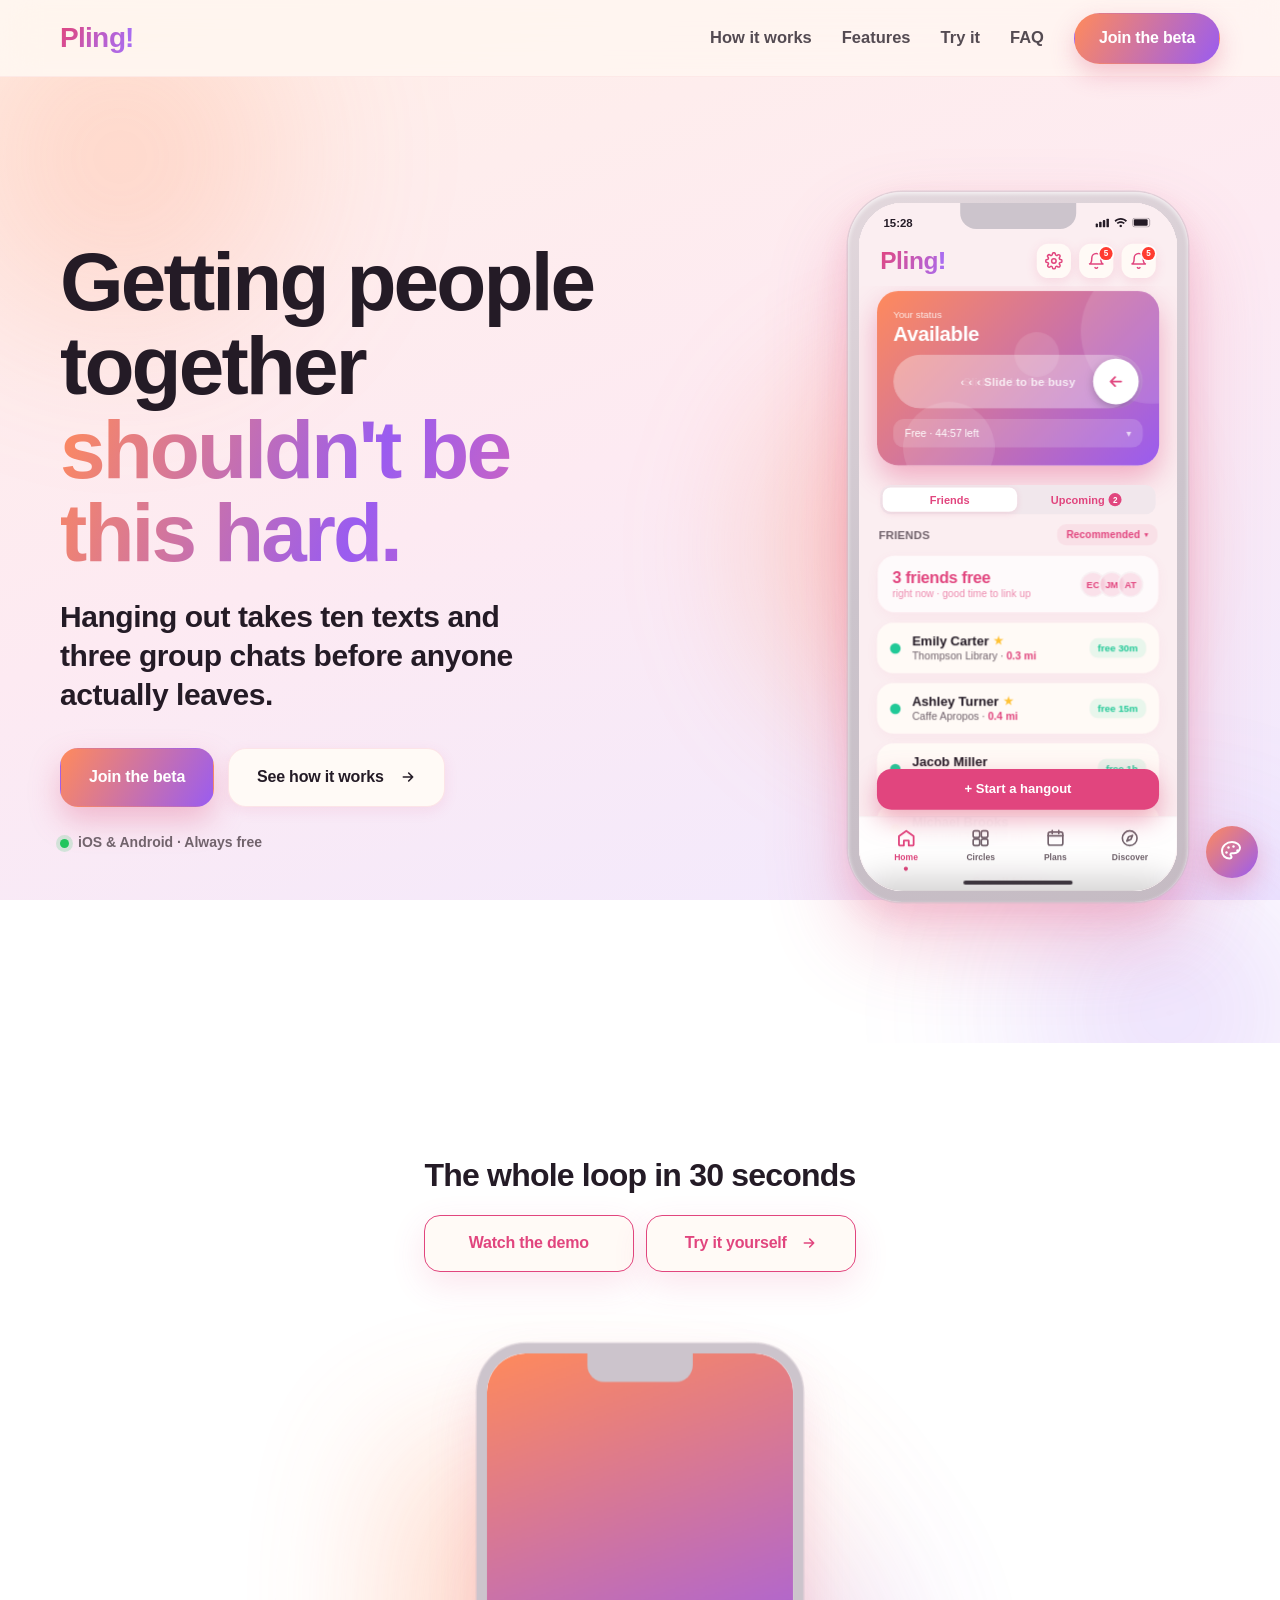
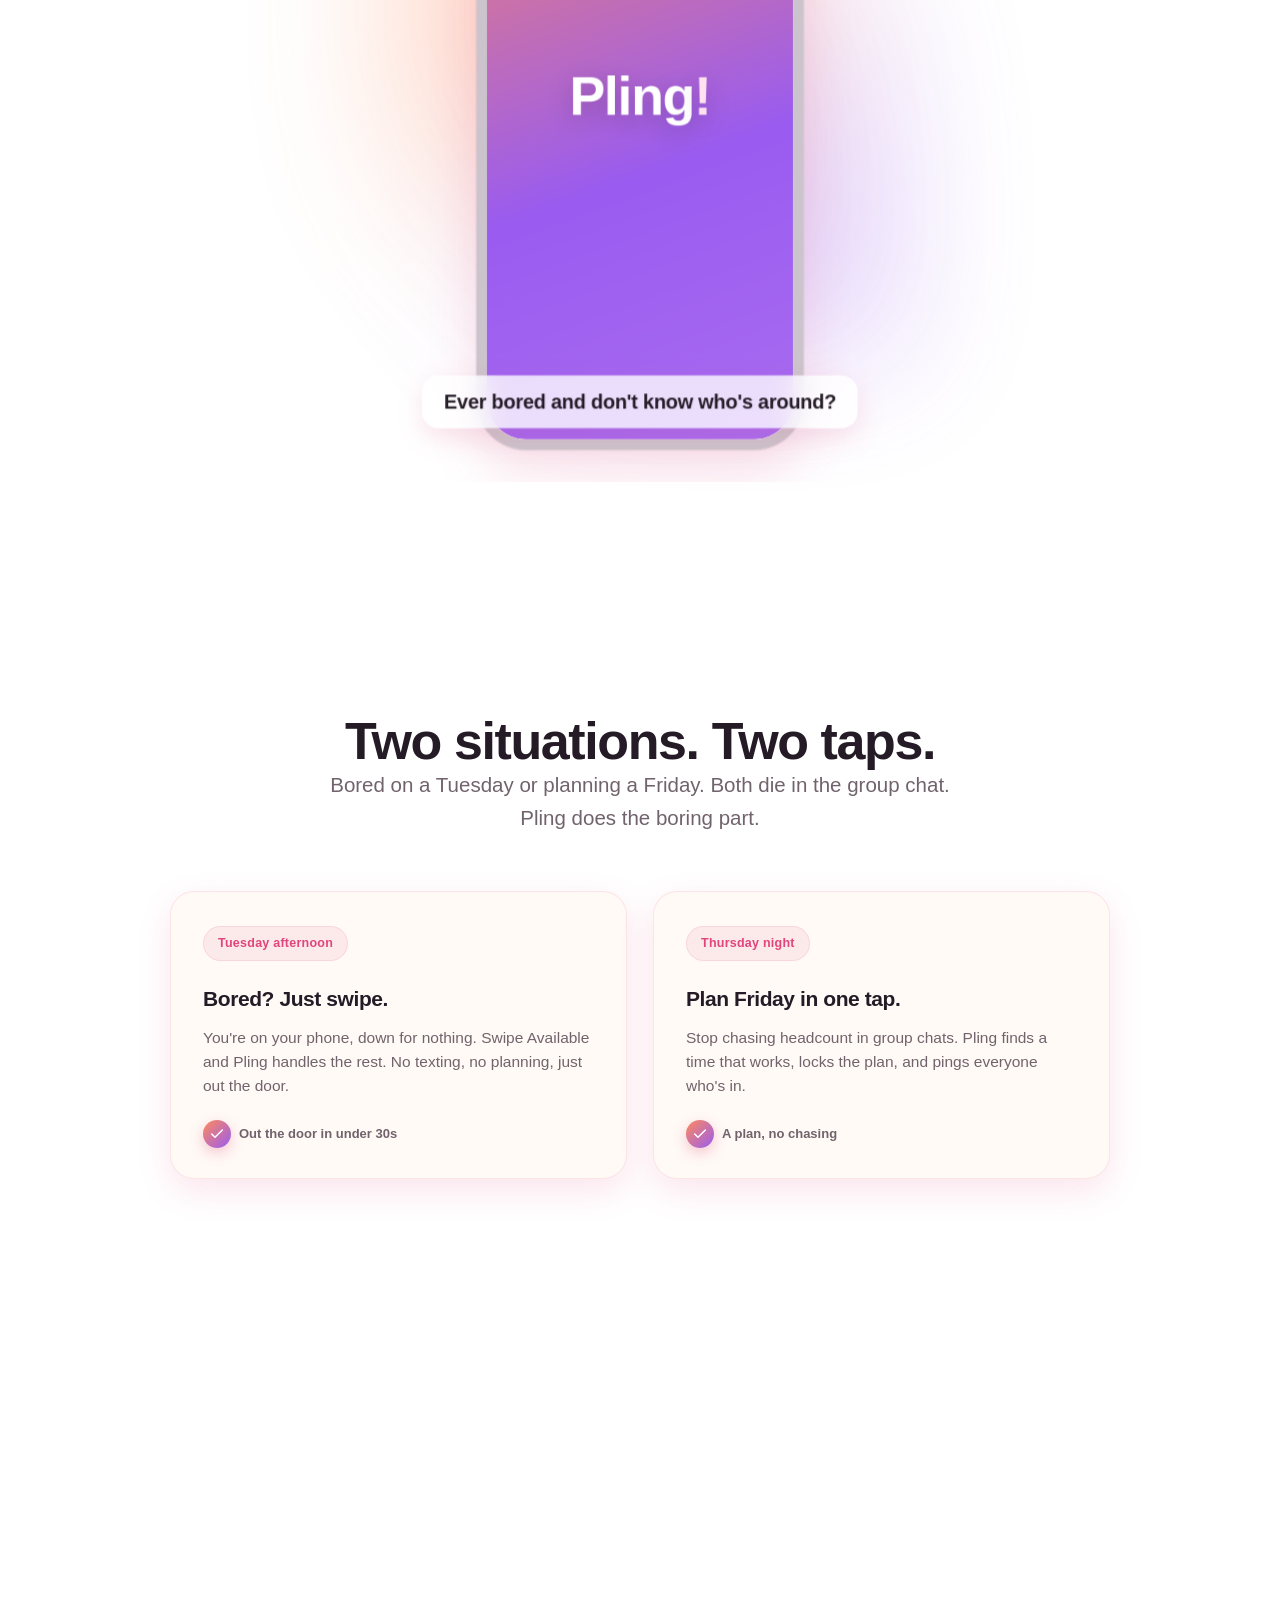
==== index.html @ ae7c209c "Hero: drop 'Two taps to a hangout'; how cards: consistent checkmark badge" ====
<!DOCTYPE html>
<!-- saved from url=(0035)#home -->
<html lang="en" style="--lp-accent: #e1457e; --lp-grad-start: #ff8a5c; --lp-grad-end: #9a5cf0; --lp-border: rgba(225, 69, 126, 0.12); --lp-shadow-sm: 0 4px 14px rgba(225, 69, 126, 0.10); --lp-shadow-md: 0 12px 34px rgba(225, 69, 126, 0.14); --lp-shadow-lg: 0 30px 60px rgba(225, 69, 126, 0.18);"><head><meta http-equiv="Content-Type" content="text/html; charset=UTF-8">
    
    <meta name="viewport" content="width=device-width, initial-scale=1.0">
<title>Pling — See who's free, right now</title>
<meta name="description" content="Pling kills the coordination tax. Swipe Available and link up in two taps when you&#39;re bored, or plan Friday&#39;s event without chasing a headcount — cross-group invites, calendar matching, real-time headcount. Built for OSU.">
<meta name="author" content="Pling">
<meta name="robots" content="index, follow">

<meta property="og:type" content="website">
<meta property="og:site_name" content="Pling">
<meta property="og:title" content="Pling — See who&#39;s free, right now">
<meta property="og:description" content="Getting people together shouldn&#39;t be this hard. Swipe Available and link up in two taps, or plan Friday without the group-chat hell. Pling kills the coordination tax. Built for OSU.">
<meta property="og:url" content="https://pling.app/">
<meta property="og:image" content="data:image/svg+xml,%3Csvg xmlns=&#39;http://www.w3.org/2000/svg&#39; width=&#39;1200&#39; height=&#39;630&#39; viewBox=&#39;0 0 1200 630&#39;%3E%3Cdefs%3E%3ClinearGradient id=&#39;b&#39; x1=&#39;0&#39; y1=&#39;0&#39; x2=&#39;1&#39; y2=&#39;1&#39;%3E%3Cstop offset=&#39;0&#39; stop-color=&#39;%23fff0e8&#39;/%3E%3Cstop offset=&#39;.5&#39; stop-color=&#39;%23fdeaf2&#39;/%3E%3Cstop offset=&#39;1&#39; stop-color=&#39;%23f0e9ff&#39;/%3E%3C/linearGradient%3E%3ClinearGradient id=&#39;w&#39; x1=&#39;0&#39; y1=&#39;0&#39; x2=&#39;1&#39; y2=&#39;1&#39;%3E%3Cstop offset=&#39;0&#39; stop-color=&#39;%23e1457e&#39;/%3E%3Cstop offset=&#39;1&#39; stop-color=&#39;%23a96cf0&#39;/%3E%3C/linearGradient%3E%3C/defs%3E%3Crect width=&#39;1200&#39; height=&#39;630&#39; fill=&#39;url(%23b)&#39;/%3E%3Ctext x=&#39;600&#39; y=&#39;300&#39; font-family=&#39;SF Pro Display,Helvetica,Arial,sans-serif&#39; font-size=&#39;150&#39; font-weight=&#39;800&#39; letter-spacing=&#39;-4&#39; text-anchor=&#39;middle&#39; fill=&#39;url(%23w)&#39;%3EPling%3Ctspan fill=&#39;%23a96cf0&#39;%3E!%3C/tspan%3E%3C/text%3E%3Ctext x=&#39;600&#39; y=&#39;400&#39; font-family=&#39;SF Pro Display,Helvetica,Arial,sans-serif&#39; font-size=&#39;44&#39; font-weight=&#39;600&#39; letter-spacing=&#39;-1&#39; text-anchor=&#39;middle&#39; fill=&#39;%2371636c&#39;%3ESee who&#39;s free, right now.%3C/text%3E%3C/svg%3E">
<meta property="og:image:width" content="1200">
<meta property="og:image:height" content="630">
<meta property="og:image:alt" content="Pling — See who&#39;s free, right now">

<meta name="twitter:card" content="summary_large_image">
<meta name="twitter:title" content="Pling — See who&#39;s free, right now">
<meta name="twitter:description" content="Getting people together shouldn&#39;t be this hard. Two taps to a hangout, zero chasing for a plan. Pling kills the coordination tax. Built for OSU.">
<meta name="twitter:image" content="data:image/svg+xml,%3Csvg xmlns=&#39;http://www.w3.org/2000/svg&#39; width=&#39;1200&#39; height=&#39;630&#39; viewBox=&#39;0 0 1200 630&#39;%3E%3Cdefs%3E%3ClinearGradient id=&#39;b&#39; x1=&#39;0&#39; y1=&#39;0&#39; x2=&#39;1&#39; y2=&#39;1&#39;%3E%3Cstop offset=&#39;0&#39; stop-color=&#39;%23fff0e8&#39;/%3E%3Cstop offset=&#39;.5&#39; stop-color=&#39;%23fdeaf2&#39;/%3E%3Cstop offset=&#39;1&#39; stop-color=&#39;%23f0e9ff&#39;/%3E%3C/linearGradient%3E%3ClinearGradient id=&#39;w&#39; x1=&#39;0&#39; y1=&#39;0&#39; x2=&#39;1&#39; y2=&#39;1&#39;%3E%3Cstop offset=&#39;0&#39; stop-color=&#39;%23e1457e&#39;/%3E%3Cstop offset=&#39;1&#39; stop-color=&#39;%23a96cf0&#39;/%3E%3C/linearGradient%3E%3C/defs%3E%3Crect width=&#39;1200&#39; height=&#39;630&#39; fill=&#39;url(%23b)&#39;/%3E%3Ctext x=&#39;600&#39; y=&#39;340&#39; font-family=&#39;SF Pro Display,Helvetica,Arial,sans-serif&#39; font-size=&#39;150&#39; font-weight=&#39;800&#39; letter-spacing=&#39;-4&#39; text-anchor=&#39;middle&#39; fill=&#39;url(%23w)&#39;%3EPling%3Ctspan fill=&#39;%23a96cf0&#39;%3E!%3C/tspan%3E%3C/text%3E%3C/svg%3E">

<meta name="theme-color" content="#ff8a5c">

<link rel="icon" type="image/svg+xml" href="data:image/svg+xml,%3Csvg xmlns=&#39;http://www.w3.org/2000/svg&#39; viewBox=&#39;0 0 64 64&#39;%3E%3Cdefs%3E%3ClinearGradient id=&#39;g&#39; x1=&#39;0&#39; y1=&#39;0&#39; x2=&#39;1&#39; y2=&#39;1&#39;%3E%3Cstop offset=&#39;0&#39; stop-color=&#39;%23e1457e&#39;/%3E%3Cstop offset=&#39;1&#39; stop-color=&#39;%23a96cf0&#39;/%3E%3C/linearGradient%3E%3C/defs%3E%3Crect width=&#39;64&#39; height=&#39;64&#39; rx=&#39;16&#39; fill=&#39;url(%23g)&#39;/%3E%3Ctext x=&#39;32&#39; y=&#39;46&#39; font-family=&#39;SF Pro Display,Helvetica,Arial,sans-serif&#39; font-size=&#39;42&#39; font-weight=&#39;800&#39; text-anchor=&#39;middle&#39; fill=&#39;%23ffffff&#39;%3EP%3C/text%3E%3C/svg%3E">
    <link rel="stylesheet" href="./pling_files/landing.css">
<style>.rdp {
  --rdp-cell-size: 40px;
  --rdp-accent-color: #0000ff;
  --rdp-background-color: #e7edff;
  --rdp-accent-color-dark: #3003e1;
  --rdp-background-color-dark: #180270;
  --rdp-outline: 2px solid var(--rdp-accent-color); /* Outline border for focused elements */
  --rdp-outline-selected: 2px solid rgba(0, 0, 0, 0.75); /* Outline border for focused _and_ selected elements */

  margin: 1em;
}

/* Hide elements for devices that are not screen readers */
.rdp-vhidden {
  box-sizing: border-box;
  padding: 0;
  margin: 0;
  background: transparent;
  border: 0;
  -moz-appearance: none;
  -webkit-appearance: none;
  appearance: none;
  position: absolute !important;
  top: 0;
  width: 1px !important;
  height: 1px !important;
  padding: 0 !important;
  overflow: hidden !important;
  clip: rect(1px, 1px, 1px, 1px) !important;
  border: 0 !important;
}

/* Buttons */
.rdp-button_reset {
  appearance: none;
  position: relative;
  margin: 0;
  padding: 0;
  cursor: default;
  color: inherit;
  outline: none;
  background: none;
  font: inherit;

  -moz-appearance: none;
  -webkit-appearance: none;
}

.rdp-button {
  border: 2px solid transparent;
}

.rdp-button[disabled] {
  opacity: 0.25;
}

.rdp-button:not([disabled]) {
  cursor: pointer;
}

.rdp-button:focus:not([disabled]),
.rdp-button:active:not([disabled]) {
  color: inherit;
  border: var(--rdp-outline);
  background-color: var(--rdp-background-color);
}

.rdp-button:hover:not([disabled]) {
  background-color: var(--rdp-background-color);
}

.rdp-months {
  display: flex;
}

.rdp-month {
  margin: 0 1em;
}

.rdp-month:first-child {
  margin-left: 0;
}

.rdp-month:last-child {
  margin-right: 0;
}

.rdp-table {
  margin: 0;
  max-width: calc(var(--rdp-cell-size) * 7);
  border-collapse: collapse;
}

.rdp-with_weeknumber .rdp-table {
  max-width: calc(var(--rdp-cell-size) * 8);
  border-collapse: collapse;
}

.rdp-caption {
  display: flex;
  align-items: center;
  justify-content: space-between;
  padding: 0;
  text-align: left;
}

.rdp-multiple_months .rdp-caption {
  position: relative;
  display: block;
  text-align: center;
}

.rdp-caption_dropdowns {
  position: relative;
  display: inline-flex;
}

.rdp-caption_label {
  position: relative;
  z-index: 1;
  display: inline-flex;
  align-items: center;
  margin: 0;
  padding: 0 0.25em;
  white-space: nowrap;
  color: currentColor;
  border: 0;
  border: 2px solid transparent;
  font-family: inherit;
  font-size: 140%;
  font-weight: bold;
}

.rdp-nav {
  white-space: nowrap;
}

.rdp-multiple_months .rdp-caption_start .rdp-nav {
  position: absolute;
  top: 50%;
  left: 0;
  transform: translateY(-50%);
}

.rdp-multiple_months .rdp-caption_end .rdp-nav {
  position: absolute;
  top: 50%;
  right: 0;
  transform: translateY(-50%);
}

.rdp-nav_button {
  display: inline-flex;
  align-items: center;
  justify-content: center;
  width: var(--rdp-cell-size);
  height: var(--rdp-cell-size);
  padding: 0.25em;
  border-radius: 100%;
}

/* ---------- */
/* Dropdowns  */
/* ---------- */

.rdp-dropdown_year,
.rdp-dropdown_month {
  position: relative;
  display: inline-flex;
  align-items: center;
}

.rdp-dropdown {
  appearance: none;
  position: absolute;
  z-index: 2;
  top: 0;
  bottom: 0;
  left: 0;
  width: 100%;
  margin: 0;
  padding: 0;
  cursor: inherit;
  opacity: 0;
  border: none;
  background-color: transparent;
  font-family: inherit;
  font-size: inherit;
  line-height: inherit;
}

.rdp-dropdown[disabled] {
  opacity: unset;
  color: unset;
}

.rdp-dropdown:focus:not([disabled]) + .rdp-caption_label,
.rdp-dropdown:active:not([disabled]) + .rdp-caption_label {
  border: var(--rdp-outline);
  border-radius: 6px;
  background-color: var(--rdp-background-color);
}

.rdp-dropdown_icon {
  margin: 0 0 0 5px;
}

.rdp-head {
  border: 0;
}

.rdp-head_row,
.rdp-row {
  height: 100%;
}

.rdp-head_cell {
  vertical-align: middle;
  text-transform: uppercase;
  font-size: 0.75em;
  font-weight: 700;
  text-align: center;
  height: 100%;
  height: var(--rdp-cell-size);
  padding: 0;
}

.rdp-tbody {
  border: 0;
}

.rdp-tfoot {
  margin: 0.5em;
}

.rdp-cell {
  width: var(--rdp-cell-size);
  height: 100%;
  height: var(--rdp-cell-size);
  padding: 0;
  text-align: center;
}

.rdp-weeknumber {
  font-size: 0.75em;
}

.rdp-weeknumber,
.rdp-day {
  display: flex;
  overflow: hidden;
  align-items: center;
  justify-content: center;
  box-sizing: border-box;
  width: var(--rdp-cell-size);
  max-width: var(--rdp-cell-size);
  height: var(--rdp-cell-size);
  margin: 0;
  border: 2px solid transparent;
  border-radius: 100%;
}

.rdp-day_today:not(.rdp-day_outside) {
  font-weight: bold;
}

.rdp-day_selected:not([disabled]),
.rdp-day_selected:focus:not([disabled]),
.rdp-day_selected:active:not([disabled]),
.rdp-day_selected:hover:not([disabled]) {
  color: white;
  background-color: var(--rdp-accent-color);
}

.rdp-day_selected:focus:not([disabled]) {
  border: var(--rdp-outline-selected);
}

.rdp:not([dir='rtl']) .rdp-day_range_start:not(.rdp-day_range_end) {
  border-top-right-radius: 0;
  border-bottom-right-radius: 0;
}

.rdp:not([dir='rtl']) .rdp-day_range_end:not(.rdp-day_range_start) {
  border-top-left-radius: 0;
  border-bottom-left-radius: 0;
}

.rdp[dir='rtl'] .rdp-day_range_start:not(.rdp-day_range_end) {
  border-top-left-radius: 0;
  border-bottom-left-radius: 0;
}

.rdp[dir='rtl'] .rdp-day_range_end:not(.rdp-day_range_start) {
  border-top-right-radius: 0;
  border-bottom-right-radius: 0;
}

.rdp-day_range_end.rdp-day_range_start {
  border-radius: 100%;
}

.rdp-day_range_middle {
  border-radius: 0;
}
</style></head>
<body>
<nav class="lp-nav" id="lp-nav">
  <div class="lp-nav-inner">
    <a href="#home" class="lp-nav-brand" aria-label="Pling home">
      <span class="lp-nav-mark lp-jump" aria-hidden="true"><span class="lp-ltr" style="--i:0">P</span><span class="lp-ltr" style="--i:1">l</span><span class="lp-ltr" style="--i:2">i</span><span class="lp-ltr" style="--i:3">n</span><span class="lp-ltr" style="--i:4">g</span><span class="lp-ltr lp-nav-bang" style="--i:5">!</span></span>
    </a>

    <button class="lp-nav-toggle" aria-label="Toggle menu" aria-expanded="false" aria-controls="lp-nav-links">
      <span class="lp-nav-bars"><span></span><span></span><span></span></span>
    </button>

    <div class="lp-nav-links" id="lp-nav-links">
      <a href="#how" class="lp-nav-link">How it works</a>
      <a href="#features" class="lp-nav-link">Features</a>
      <a href="#demo" class="lp-nav-link">Try it</a>
      <a href="#faq" class="lp-nav-link">FAQ</a>
      <a href="#join" class="lp-btn lp-btn-primary lp-nav-cta">Join the beta</a>
    </div>
  </div>
</nav>
<main>
<section id="home" class="lp-section lp-hero">
  <div class="lp-container lp-hero-inner">

    <div class="lp-hero-copy">
      <h1 class="lp-hero-title lp-reveal in">
        Getting people together
        <span class="lp-hero-title-accent">shouldn't be this hard.</span>
      </h1>

      <p class="lp-lead lp-hero-lead lp-reveal in">
        <strong class="lp-hero-lead-strong">Hanging out takes ten texts and three group chats before anyone actually leaves.</strong>
      </p>

      <div class="lp-hero-cta lp-reveal in">
        <a href="#join" class="lp-btn lp-btn-primary lp-hero-btn">Join the beta</a>
        <a href="#how" class="lp-btn lp-btn-secondary lp-hero-btn">
          See how it works
          <svg class="lp-hero-btn-arrow" width="16" height="16" viewBox="0 0 24 24" fill="none" stroke="currentColor" stroke-width="2.4" stroke-linecap="round" stroke-linejoin="round" aria-hidden="true"><path d="M5 12h14M13 6l6 6-6 6"></path></svg>
        </a>
      </div>

      <p class="lp-hero-trust lp-reveal in">
        <span class="lp-hero-trust-dot" aria-hidden="true"></span>
        iOS &amp; Android · Always free
      </p>
    </div>

    <div class="lp-hero-visual lp-reveal in">
      <div class="lp-hero-glow" aria-hidden="true"></div>

      <div class="lp-hero-device">
        <div class="lp-hero-device-notch" aria-hidden="true"></div>
        <div class="lp-hero-device-screen">
          <iframe class="lp-lazy lp-hero-iframe" data-src="hero.html?v=5" data-src-mobile="hero.html?static=1&amp;v=5" title="Pling app tour" loading="lazy" scrolling="no" tabindex="-1" src="./pling_files/hero.html"></iframe>
          <span class="lp-hero-shield" aria-hidden="true"></span>
          <!-- mobile only: the frame loads static; tapping plays the tour -->
          <button type="button" class="lp-hero-play" aria-label="Watch the app in action">
            <span class="lp-hero-play-ic" aria-hidden="true">
              <svg viewBox="0 0 24 24" fill="currentColor" aria-hidden="true"><path d="M8 5v14l11-7z"></path></svg>
            </span>
            <span class="lp-hero-play-label">Watch it move</span>
          </button>
        </div>
      </div>

    </div>

  </div>
</section>

<section id="demo" class="lp-section lp-demo">
  <div class="lp-container lp-demo-inner lp-reveal in">

    <div class="lp-demo-textblock">
<h2 class="lp-h2">The whole loop in 30 seconds</h2>
      <div class="lp-demo-cta-row">
        <a href="https://warren-duan.github.io/demo.html?from=landing" class="lp-btn lp-demo-cta">Watch the demo</a>
        <a href="https://warren-duan.github.io/app.html?from=landing" class="lp-btn lp-demo-cta">
          Try it yourself
          <svg class="lp-hero-btn-arrow" width="16" height="16" viewBox="0 0 24 24" fill="none" stroke="currentColor" stroke-width="2.4" stroke-linecap="round" stroke-linejoin="round" aria-hidden="true"><path d="M5 12h14M13 6l6 6-6 6"></path></svg>
        </a>
      </div>
    </div>

    <div class="lp-demo-stage">
      <span class="lp-demo-glow" aria-hidden="true"></span>
      <div class="lp-demo-device">
        <div class="lp-demo-screen">
          <iframe class="lp-lazy lp-demo-iframe lp-fit" data-src="demo.html?v=8" data-native-w="1100" title="Pling walkthrough" loading="lazy" scrolling="no" src="./pling_files/demo.html" style="transform: scale(0.909091);"></iframe>
          <span class="lp-demo-shield" aria-hidden="true"></span>
        </div>
      </div>
    </div>

  </div>
</section>

<section id="how" class="lp-section lp-how">
  <div class="lp-container">
    <div class="lp-how-head lp-reveal in">
<h2 class="lp-h2">Two situations. Two taps.</h2>
      <p class="lp-lead">Bored on a Tuesday or planning a Friday. Both die in the group chat. Pling does the boring part.</p>
    </div>

    <ol class="lp-how-grid lp-how-grid--two">
      <li class="lp-card lp-how-card lp-reveal in">
        <div class="lp-how-top">
          <span class="lp-how-day">Tuesday afternoon</span>
        </div>
        <h3 class="lp-how-title">Bored? Just swipe.</h3>
        <p class="lp-how-line">You're on your phone, down for nothing. Swipe Available and Pling handles the rest. No texting, no planning, just out the door.</p>
        <span class="lp-how-badge">
          <svg viewBox="0 0 24 24" fill="none" stroke="currentColor" stroke-width="2.2" stroke-linecap="round" stroke-linejoin="round" aria-hidden="true"><polyline points="20 6 9 17 4 12"></polyline></svg>
          Out the door in under 30s
        </span>
      </li>

      <li class="lp-card lp-how-card lp-reveal in">
        <div class="lp-how-top">
          <span class="lp-how-day">Thursday night</span>
        </div>
        <h3 class="lp-how-title">Plan Friday in one tap.</h3>
        <p class="lp-how-line">Stop chasing headcount in group chats. Pling finds a time that works, locks the plan, and pings everyone who's in.</p>
        <span class="lp-how-badge">
          <svg viewBox="0 0 24 24" fill="none" stroke="currentColor" stroke-width="2.2" stroke-linecap="round" stroke-linejoin="round" aria-hidden="true"><polyline points="20 6 9 17 4 12"></polyline></svg>
          A plan, no chasing
        </span>
      </li>
    </ol>
  </div>
</section>

<section id="why" class="lp-section lp-why">
  <div class="lp-container">
    <div class="lp-why-head lp-reveal in">
<h2 class="lp-h2">What we left out, on purpose</h2>
    </div>

    <ul class="lp-why-grid">
      <li class="lp-card lp-why-card lp-reveal in">
        <span class="lp-why-tag">We skipped it</span>
        <h3 class="lp-why-no">Group chat</h3>
        <p class="lp-why-why">
          You already have one. Pling just <em>starts the hangout</em>.
        </p>
      </li>

      <li class="lp-card lp-why-card lp-reveal in">
        <span class="lp-why-tag">We skipped it</span>
        <h3 class="lp-why-no">A public feed</h3>
        <p class="lp-why-why">
          <em>Nothing to post, nothing to scroll.</em> Open it, see who’s free, close it.
        </p>
      </li>

      <li class="lp-card lp-why-card lp-reveal in">
        <span class="lp-why-tag">We skipped it</span>
        <h3 class="lp-why-no">Followers &amp; clout</h3>
        <p class="lp-why-why">
          <em>No counts, no likes</em>, no flex. Just your circle — friends, not an audience.
        </p>
      </li>

      <li class="lp-card lp-why-card lp-reveal in">
        <span class="lp-why-tag">Off by default</span>
        <h3 class="lp-why-no">Always-on location</h3>
        <p class="lp-why-why">
          <em>Off by default.</em> Flip it on for one friend when you want, off again after.
        </p>
      </li>
    </ul>

    <p class="lp-why-foot lp-reveal in">
      What’s left is the point: <strong>get bored, get a plan, get out.</strong> Under 30 seconds.
    </p>
  </div>
</section>

<section id="features" class="lp-section lp-feat">
  <div class="lp-container">
    <div class="lp-feat-head lp-reveal in">
<h2 class="lp-h2">Handles the logistics.<br>Not your friendships.</h2>
    </div>

    <div class="lp-grid lp-feat-grid">
      <article class="lp-card lp-feat-card lp-reveal in">
        <span class="lp-feat-icon" aria-hidden="true">
          <svg viewBox="0 0 24 24" fill="none" stroke="currentColor" stroke-width="2" stroke-linecap="round" stroke-linejoin="round"><circle cx="12" cy="12" r="1.6"></circle><path d="M16.24 7.76a6 6 0 0 1 0 8.49M7.76 16.24a6 6 0 0 1 0-8.49M19.07 4.93a10 10 0 0 1 0 14.14M4.93 19.07a10 10 0 0 1 0-14.14"></path></svg>
        </span>
        <h3 class="lp-feat-title">Who's free, right now</h3>
        <p class="lp-feat-body">Open the app and see who's actually free this second, with a timer on each. You know exactly how long the window is before it closes.</p>
      </article>

      <article class="lp-card lp-feat-card lp-reveal in">
        <span class="lp-feat-icon" aria-hidden="true">
          <svg viewBox="0 0 24 24" fill="none" stroke="currentColor" stroke-width="2" stroke-linecap="round" stroke-linejoin="round"><rect x="3" y="4" width="18" height="18" rx="2"></rect><line x1="16" y1="2" x2="16" y2="6"></line><line x1="8" y1="2" x2="8" y2="6"></line><line x1="3" y1="10" x2="21" y2="10"></line><path d="M9 16l2 2 4-4"></path></svg>
        </span>
        <h3 class="lp-feat-title">Calendar matching</h3>
        <p class="lp-feat-body">It syncs your calendar, marks you busy in class, and finds the window when your group is free. No does-this-work text, no back and forth.</p>
      </article>

      <article class="lp-card lp-feat-card lp-reveal in">
        <span class="lp-feat-icon" aria-hidden="true">
          <svg viewBox="0 0 24 24" fill="none" stroke="currentColor" stroke-width="2" stroke-linecap="round" stroke-linejoin="round"><path d="M16 21v-2a4 4 0 0 0-4-4H6a4 4 0 0 0-4 4v2"></path><circle cx="9" cy="7" r="4"></circle><line x1="19" y1="8" x2="19" y2="14"></line><line x1="22" y1="11" x2="16" y2="11"></line></svg>
        </span>
        <h3 class="lp-feat-title">Nobody forgotten</h3>
        <p class="lp-feat-body">It nudges you to invite the friends you always mean to bring and always forget. Your whole crew, not just whoever you texted last.</p>
      </article>
    </div>
  </div>
</section>

<section id="faq" class="lp-section lp-faq">
  <div class="lp-container">
    <div class="lp-faq-head lp-reveal in">
<h2 class="lp-h2">Before you flip your status</h2>
    </div>

    <div class="lp-faq-list lp-reveal in">
      <div class="lp-faq-item">
        <button class="lp-faq-q" type="button" aria-expanded="false" aria-controls="lp-faq-a1">
          Is it free?
          <span class="lp-faq-ic" aria-hidden="true">+</span>
        </button>
        <div class="lp-faq-a" id="lp-faq-a1">
          <p><em>Yes, always free.</em> No paywall, no "upgrade to see your friends." No ads, ever.</p>
        </div>
      </div>

      <div class="lp-faq-item">
        <button class="lp-faq-q" type="button" aria-expanded="false" aria-controls="lp-faq-a2">
          Is my location shared?
          <span class="lp-faq-ic" aria-hidden="true">+</span>
        </button>
        <div class="lp-faq-a" id="lp-faq-a2">
          <p>Only if you turn it on. It's <em>off by default</em> and set per friend. On for the people you'd actually meet, off for everyone else. Location sharing is opt-in per friend. You control exactly who sees you and when.</p>
        </div>
      </div>

      <div class="lp-faq-item">
        <button class="lp-faq-q" type="button" aria-expanded="false" aria-controls="lp-faq-a3">
          How do friends get added?
          <span class="lp-faq-ic" aria-hidden="true">+</span>
        </button>
        <div class="lp-faq-a" id="lp-faq-a3">
          <p>From your phone contacts. <em>No username</em>, <em>no requests</em>. Stays small, like the 10 to 20 people you'd text "you up?"</p>
        </div>
      </div>

      <div class="lp-faq-item">
        <button class="lp-faq-q" type="button" aria-expanded="false" aria-controls="lp-faq-a7">
          Can I plan a real event, not just a spontaneous hang?
          <span class="lp-faq-ic" aria-hidden="true">+</span>
        </button>
        <div class="lp-faq-a" id="lp-faq-a7">
          <p><em>Yes.</em> The Plans tab pulls in different friend groups, finds a time everyone's free, and tracks a live headcount. Built for the Friday party.</p>
        </div>
      </div>

      <div class="lp-faq-item">
        <button class="lp-faq-q" type="button" aria-expanded="false" aria-controls="lp-faq-a8">
          How does it know what to suggest?
          <span class="lp-faq-ic" aria-hidden="true">+</span>
        </button>
        <div class="lp-faq-a" id="lp-faq-a8">
          <p>It learns from what you <em>actually like</em> — coffee, gym, study blocks — and suggests those when your brain's fried. Pick one, it pulls in whoever's free.</p>
        </div>
      </div>

      <div class="lp-faq-item">
        <button class="lp-faq-q" type="button" aria-expanded="false" aria-controls="lp-faq-a4">
          iPhone or Android?
          <span class="lp-faq-ic" aria-hidden="true">+</span>
        </button>
        <div class="lp-faq-a" id="lp-faq-a4">
          <p><em>Both.</em> iPhone, Pixel, whatever. Same live status for everyone.</p>
        </div>
      </div>

      <div class="lp-faq-item open">
        <button class="lp-faq-q" type="button" aria-expanded="true" aria-controls="lp-faq-a5">
          Is there messaging?
          <span class="lp-faq-ic" aria-hidden="true">+</span>
        </button>
        <div class="lp-faq-a" id="lp-faq-a5">
          <p>Pling doesn't have its own messaging. Use <em>whatever you already use to chat</em> — iMessage, WhatsApp, Snapchat, whatever your group is on. Pling just gets everyone in the same place.</p>
        </div>
      </div>

      <div class="lp-faq-item">
        <button class="lp-faq-q" type="button" aria-expanded="false" aria-controls="lp-faq-a6">
          How is this different from Snap Maps or Find My?
          <span class="lp-faq-ic" aria-hidden="true">+</span>
        </button>
        <div class="lp-faq-a" id="lp-faq-a6">
          <p>Those track <em>where</em> you are, always. Pling is about <em>intent</em>. "Free for 45 min, come grab coffee." Timer ends, you're gone. A green light, not a dot on a map.</p>
        </div>
      </div>
    </div>
  </div>
</section>

<section class="lp-section lp-join" id="join">
  <div class="lp-container">
    <div class="lp-join-panel lp-reveal in">
      <div class="lp-join-glow" aria-hidden="true"></div>
      <div class="lp-join-orb lp-join-orb-a" aria-hidden="true"></div>
      <div class="lp-join-orb lp-join-orb-b" aria-hidden="true"></div>

      <div class="lp-join-inner">
<h2 class="lp-h2 lp-join-h2">Get in early</h2>
        <p class="lp-lead lp-join-lead">
          First invites go out across OSU this fall. Drop your email, skip the line.
        </p>

        <form class="lp-signup-form lp-join-form">
          <label class="lp-join-field">
            <span class="lp-join-label">Email</span>
            <input class="lp-join-input" type="email" name="email" required="" autocomplete="email" placeholder="you@osu.edu" aria-label="Your email address">
          </label>
          <button type="submit" class="lp-btn lp-btn-primary lp-join-btn">
            Join the beta
          </button>
        </form>

        <div class="lp-signup-success lp-join-success" role="status" aria-live="polite" hidden="">
          <span class="lp-join-success-check" aria-hidden="true">✓</span>
          <span class="lp-join-success-text">You're on the list. We'll text you an invite.</span>
        </div>

        <p class="lp-join-error" role="alert" hidden="">Hmm, that didn't go through. Try again.</p>
      </div>
    </div>
  </div>
</section>










</main>
<footer class="lp-footer">
  <div class="lp-container lp-footer-inner">
    <div class="lp-footer-top">
      <div class="lp-footer-brand">
        <span class="lp-footer-mark">Pling<span class="lp-footer-bang">!</span></span>
        <p class="lp-footer-tag">Pling — straightforward socializing.</p>
      </div>

      <nav class="lp-footer-nav" aria-label="Footer">
        <a href="#how" class="lp-footer-link">How it works</a>
        <a href="#features" class="lp-footer-link">Features</a>
        <a href="#faq" class="lp-footer-link">FAQ</a>
        <a href="#join" class="lp-footer-link">Join the beta</a>
        <a href="https://warren-duan.github.io/support.html" class="lp-footer-link">Support</a>
        <a href="https://warren-duan.github.io/privacy_policy.MD" class="lp-footer-link">Privacy</a>
        <a href="https://warren-duan.github.io/copyright.html" class="lp-footer-link">Copyright</a>
      </nav>
    </div>

    <div class="lp-footer-bottom">
      <p class="lp-footer-copy">© 2026 Pling.</p>
    </div>
  </div>
</footer>

<!-- Floating accent-theme picker — bottom-right, click to open -->
<div class="lp-theme-fab" id="lpThemeFab">
  <div class="lp-theme-pop" id="lpThemePop" role="dialog" aria-label="Accent color" hidden="">
    <span class="lp-theme-pop-title">Theme</span>
    <div class="lp-theme-dots" id="lpThemeDots" role="group" aria-label="Accent color"><button type="button" class="lp-theme-dot sel" data-key="sunset" title="Sunset" aria-label="Sunset" style="background:linear-gradient(135deg,#ff8a5c,#9a5cf0)"></button><button type="button" class="lp-theme-dot" data-key="berry" title="Berry" aria-label="Berry" style="background:linear-gradient(135deg,#f472b6,#6366f1)"></button><button type="button" class="lp-theme-dot" data-key="lagoon" title="Lagoon" aria-label="Lagoon" style="background:linear-gradient(135deg,#22d3ee,#a855f7)"></button><button type="button" class="lp-theme-dot" data-key="watermelon" title="Watermelon" aria-label="Watermelon" style="background:linear-gradient(135deg,#fb7185,#34d399)"></button><button type="button" class="lp-theme-dot" data-key="citrus" title="Citrus Pop" aria-label="Citrus Pop" style="background:linear-gradient(135deg,#fbbf24,#ec4899)"></button><button type="button" class="lp-theme-dot" data-key="graphite" title="Graphite" aria-label="Graphite" style="background:linear-gradient(135deg,#64748b,#334155)"></button></div>
  </div>
  <button type="button" class="lp-theme-toggle" id="lpThemeToggle" aria-label="Change theme" aria-expanded="false" aria-controls="lpThemePop">
    <svg viewBox="0 0 24 24" fill="none" stroke="currentColor" stroke-width="2" stroke-linecap="round" stroke-linejoin="round" aria-hidden="true">
      <circle cx="13.5" cy="6.5" r="1.2" fill="currentColor" stroke="none"></circle>
      <circle cx="17.5" cy="10.5" r="1.2" fill="currentColor" stroke="none"></circle>
      <circle cx="8.5" cy="7.5" r="1.2" fill="currentColor" stroke="none"></circle>
      <circle cx="6.5" cy="12.5" r="1.2" fill="currentColor" stroke="none"></circle>
      <path d="M12 2C6.5 2 2 6 2 11c0 4.5 3.5 7.5 7.5 7.5 1.5 0 2-1 2-1.7 0-.5-.3-.9-.6-1.2-.3-.3-.5-.6-.5-1 0-.8.7-1.4 1.5-1.4H14c3.3 0 6-2.5 6-5.7C20 4.9 16.4 2 12 2z"></path>
    </svg>
  </button>
</div>

<!-- ============================================================
     SIGNUP BACKEND — Firebase Firestore (free Spark tier)
     SETUP:
       1. console.firebase.google.com → create a project (free).
       2. Build → Firestore Database → Create database.
       3. Project settings → General → Your apps → add a Web app → copy its config.
       4. Paste your values over the REPLACE_ME placeholders below.
       5. Firestore → Rules — allow create-only on the signups collection:
            rules_version = '2';
            service cloud.firestore {
              match /databases/{database}/documents {
                match /signups/{doc} {
                  allow create: if request.resource.data.email is string
                                && request.resource.data.email.size() < 254;
                  allow read, update, delete: if false;
                }
              }
            }
     Until configured, the form falls back to a local success message.
     ============================================================ -->
<script type="module">
  // ↓↓↓ PASTE YOUR FIREBASE CONFIG HERE ↓↓↓
  const firebaseConfig = {
    apiKey: "AIzaSyC1MStRrvJeAyvGIkABx49wwVZiHCq_zr4",
    authDomain: "pling-bb7d3.firebaseapp.com",
    projectId: "pling-bb7d3",
    storageBucket: "pling-bb7d3.firebasestorage.app",
    messagingSenderId: "628925671623",
    appId: "1:628925671623:web:fd9be6b725e6d69f5176e2",
    measurementId: "G-D61HEFRC3N"
  };
  // ↑↑↑ PASTE YOUR FIREBASE CONFIG HERE ↑↑↑

  const configured = !JSON.stringify(firebaseConfig).includes("REPLACE_ME");
  if (configured) {
    // PERF: don't pull the Firebase SDK (~150KB) into every page view just for
    // the signup form. Import lazily on first call; prewarm when a visitor
    // focuses the email field so submit feels instant.
    let sdkPromise = null;
    function loadSdk() {
      if (!sdkPromise) {
        sdkPromise = Promise.all([
          import("https://www.gstatic.com/firebasejs/10.12.5/firebase-app.js"),
          import("https://www.gstatic.com/firebasejs/10.12.5/firebase-firestore.js"),
        ]).then(([appMod, fsMod]) => {
          const db = fsMod.getFirestore(appMod.initializeApp(firebaseConfig));
          return { fsMod, db };
        });
      }
      return sdkPromise;
    }
    // exposed to the classic signup handler below
    window.plingSignup = (email) => loadSdk().then(({ fsMod, db }) =>
      fsMod.addDoc(fsMod.collection(db, "signups"), {
        email: email,
        source: "landing",
        createdAt: fsMod.serverTimestamp(),
        userAgent: navigator.userAgent.slice(0, 300),
      })
    );
    document.addEventListener("focusin", function prewarm(e) {
      if (e.target && e.target.matches && e.target.matches(".lp-join-input, .lp-signup-form input")) {
        loadSdk().catch(() => {});
        document.removeEventListener("focusin", prewarm);
      }
    });
  }
</script>

<script>
/* ============================================================
   PLING — landing accent-theme picker (footer)
   Same 8 presets as the app. Maps a theme onto the landing's --lp-* vars and
   persists under the shared 'pling_theme' key, so the marketing site and the
   prototype stay on the same accent. Semantic green (--lp-free) is never touched.
   ============================================================ */
(function () {
  'use strict';
  var THEMES = {
    sunset:     { name: 'Sunset',     accent: '#e1457e', g1: '#ff8a5c', g2: '#9a5cf0' },
    berry:      { name: 'Berry',      accent: '#6366f1', g1: '#f472b6', g2: '#6366f1' },
    lagoon:     { name: 'Lagoon',     accent: '#a855f7', g1: '#22d3ee', g2: '#a855f7' },
    watermelon: { name: 'Watermelon', accent: '#fb7185', g1: '#fb7185', g2: '#34d399' },
    citrus:     { name: 'Citrus Pop', accent: '#ec4899', g1: '#fbbf24', g2: '#ec4899' },
    graphite:   { name: 'Graphite',   accent: '#475569', g1: '#64748b', g2: '#334155' }
  };
  var ORDER = ['sunset', 'berry', 'lagoon', 'watermelon', 'citrus', 'graphite'];

  function hexToRgb(h) {
    h = String(h).replace('#', '');
    if (h.length === 3) h = h.split('').map(function (c) { return c + c; }).join('');
    var n = parseInt(h, 16);
    return [(n >> 16) & 255, (n >> 8) & 255, n & 255];
  }
  function getSaved() {
    try { return JSON.parse(localStorage.getItem('pling_theme') || 'null'); } catch (e) { return null; }
  }
  function resolve(s) {
    if (s && s.custom) { return { accent: s.custom, g1: s.custom, g2: s.custom, _custom: true }; }
    if (typeof s === 'string' && THEMES[s]) return THEMES[s];
    return THEMES.sunset;
  }
  function apply(s) {
    var t = resolve(s);
    var r = document.documentElement.style, rgb = hexToRgb(t.accent);
    r.setProperty('--lp-accent', t.accent);
    r.setProperty('--lp-grad-start', t.g1);
    r.setProperty('--lp-grad-end', t.g2);
    r.setProperty('--lp-border', 'rgba(' + rgb.join(', ') + ', 0.12)');
    r.setProperty('--lp-shadow-sm', '0 4px 14px rgba(' + rgb.join(', ') + ', 0.10)');
    r.setProperty('--lp-shadow-md', '0 12px 34px rgba(' + rgb.join(', ') + ', 0.14)');
    r.setProperty('--lp-shadow-lg', '0 30px 60px rgba(' + rgb.join(', ') + ', 0.18)');
  }
  function currentKey() {
    var s = getSaved();
    if (s && s.custom) return null;
    return (typeof s === 'string' && THEMES[s]) ? s : 'sunset';
  }

  // apply ASAP (saved theme), then wire the dots once the DOM is ready
  apply(getSaved());

  function build() {
    var host = document.getElementById('lpThemeDots');
    if (!host) return;
    var cur = currentKey();
    host.innerHTML = ORDER.map(function (key) {
      var t = THEMES[key];
      return '<button type="button" class="lp-theme-dot' + (key === cur ? ' sel' : '') +
        '" data-key="' + key + '" title="' + t.name + '" aria-label="' + t.name +
        '" style="background:linear-gradient(135deg,' + t.g1 + ',' + t.g2 + ')"></button>';
    }).join('');
    host.addEventListener('click', function (e) {
      var btn = e.target.closest('.lp-theme-dot');
      if (!btn) return;
      var key = btn.getAttribute('data-key');
      try { localStorage.setItem('pling_theme', JSON.stringify(key)); } catch (err) {}
      apply(key);
      Array.prototype.forEach.call(host.children, function (c) {
        c.classList.toggle('sel', c.getAttribute('data-key') === key);
      });
    });

    // floating button open/close
    var fab = document.getElementById('lpThemeFab');
    var toggle = document.getElementById('lpThemeToggle');
    var pop = document.getElementById('lpThemePop');
    if (fab && toggle && pop) {
      var openPop = function () { pop.hidden = false; requestAnimationFrame(function () { fab.classList.add('open'); }); toggle.setAttribute('aria-expanded', 'true'); };
      var closePop = function () { fab.classList.remove('open'); toggle.setAttribute('aria-expanded', 'false'); setTimeout(function () { if (!fab.classList.contains('open')) pop.hidden = true; }, 220); };
      toggle.addEventListener('click', function (e) { e.stopPropagation(); fab.classList.contains('open') ? closePop() : openPop(); });
      document.addEventListener('click', function (e) { if (fab.classList.contains('open') && !fab.contains(e.target)) closePop(); });
      document.addEventListener('keydown', function (e) { if (e.key === 'Escape' && fab.classList.contains('open')) closePop(); });
    }
  }
  if (document.readyState === 'loading') {
    document.addEventListener('DOMContentLoaded', build, { once: true });
  } else { build(); }
})();
</script>

<script>
/* ============================================================
   PLING — landing page shell JS
   Implements all shared contracts. Vanilla, no libraries.
   Robust to missing elements.
   ============================================================ */
(function () {
  'use strict';

  function ready(fn) {
    if (document.readyState === 'loading') {
      document.addEventListener('DOMContentLoaded', fn, { once: true });
    } else {
      fn();
    }
  }

  ready(function () {
    var supportsIO = 'IntersectionObserver' in window;

    /* ---------- Lazy iframes ---------- */
    (function lazyIframes() {
      var frames = Array.prototype.slice.call(document.querySelectorAll('iframe.lp-lazy'));
      if (!frames.length) return;

      var isMobile = window.matchMedia &&
        window.matchMedia('(max-width: 768px)').matches;

      function load(frame) {
        if (frame.getAttribute('src')) return;
        // on mobile, prefer a lighter static source when one is provided
        var src = (isMobile && frame.getAttribute('data-src-mobile')) ||
          frame.getAttribute('data-src');
        if (src) frame.setAttribute('src', src);
      }

      if (!supportsIO) {
        frames.forEach(load);
        return;
      }

      var io = new IntersectionObserver(function (entries) {
        entries.forEach(function (entry) {
          if (entry.isIntersecting) {
            load(entry.target);
            io.unobserve(entry.target);
          }
        });
      }, { rootMargin: '200px 0px', threshold: 0.25 });

      frames.forEach(function (f) { io.observe(f); });

      // Fallback: once loaded, eagerly load any frame already in/above the viewport
      // (IntersectionObserver can be throttled, e.g. in background tabs).
      window.addEventListener('load', function () {
        frames.forEach(function (f) {
          if (f.getAttribute('src')) return;
          var r = f.getBoundingClientRect();
          if (r.top < window.innerHeight + 300) { load(f); io.unobserve(f); }
        });
      });

      // Pause the self-playing demo while its iframe is off-screen (saves CPU/battery
      // when two demos exist). demo.html listens for these messages.
      var vis = new IntersectionObserver(function (entries) {
        entries.forEach(function (entry) {
          var win = entry.target.contentWindow;
          if (!win) return;
          try {
            win.postMessage(
              { type: 'pling-demo', action: entry.isIntersecting ? 'resume' : 'pause' },
              '*'
            );
          } catch (err) { /* cross-origin guard, no-op */ }
        });
      }, { threshold: 0.05 });
      frames.forEach(function (f) { vis.observe(f); });
    })();

    /* ---------- Pause hero decorations off-screen ----------
       The hero's infinite animations (device float, chips, pulse dot) keep the
       compositor busy long after the user scrolls past. Toggle a class that
       freezes them while the hero isn't visible. */
    (function pauseHeroOffscreen() {
      var hero = document.querySelector('.lp-hero');
      if (!hero || !supportsIO) return;
      var io = new IntersectionObserver(function (entries) {
        entries.forEach(function (entry) {
          hero.classList.toggle('lp-offscreen', !entry.isIntersecting);
        });
      }, { threshold: 0.02 });
      io.observe(hero);
    })();

    /* ---------- Fit embedded demos ----------
       The demo (demo.html) renders at a fixed native size; scale each .lp-fit
       iframe to its frame width. CSS can't derive a unitless ratio from a fluid
       length, so it's done here. Runs on load + resize. */
    (function fitEmbeddedDemos() {
      var fits = Array.prototype.slice.call(document.querySelectorAll('iframe.lp-fit'));
      if (!fits.length) return;

      function fit() {
        fits.forEach(function (f) {
          var nativeW = parseFloat(f.getAttribute('data-native-w')) || 390;
          var screen = f.parentElement;
          if (!screen) return;
          var w = screen.clientWidth;
          if (!w) return;
          f.style.transform = 'scale(' + (w / nativeW) + ')';
        });
      }

      fit();
      window.addEventListener('load', fit);

      var raf = null;
      window.addEventListener('resize', function () {
        if (raf) cancelAnimationFrame(raf);
        raf = requestAnimationFrame(fit);
      });
    })();

    /* ---------- Hero "Watch it move" (mobile) ----------
       On mobile the hero loads a static screen (hero.html?static=1). Tapping
       the play button swaps in the animated tour and hides the overlay. */
    (function heroPlay() {
      var btn = document.querySelector('.lp-hero-play');
      if (!btn) return;
      var screen = btn.closest ? btn.closest('.lp-hero-device-screen') : null;
      var frame = screen ? screen.querySelector('.lp-hero-iframe') : null;
      btn.addEventListener('click', function () {
        if (frame) {
          frame.setAttribute('src', frame.getAttribute('data-src') || 'hero.html');
        }
        if (screen) screen.classList.add('lp-played');
      });
    })();

    /* ---------- Reveal on scroll ---------- */
    (function reveal() {
      var els = Array.prototype.slice.call(document.querySelectorAll('.lp-reveal'));
      if (!els.length) return;

      if (!supportsIO) {
        els.forEach(function (el) { el.classList.add('in'); });
        return;
      }

      function show(el) {
        var delay = el.getAttribute('data-reveal-delay');
        if (delay) { el.style.transitionDelay = delay; }
        el.classList.add('in');
      }

      var io = new IntersectionObserver(function (entries) {
        entries.forEach(function (entry) {
          if (entry.isIntersecting) {
            show(entry.target);
            io.unobserve(entry.target);
          }
        });
      }, { rootMargin: '0px 0px -6% 0px', threshold: 0.1 });

      els.forEach(function (el) { io.observe(el); });

      // Safety: reveal anything already in or above the viewport on load
      // (deep-links / fast scroll could otherwise leave content stuck at opacity 0).
      function revealPassed() {
        els.forEach(function (el) {
          if (el.classList.contains('in')) return;
          var r = el.getBoundingClientRect();
          if (r.top < window.innerHeight * 0.95) { show(el); io.unobserve(el); }
        });
      }
      requestAnimationFrame(revealPassed);
      window.addEventListener('load', revealPassed);
    })();

    /* ---------- FAQ accordion ---------- */
    (function faq() {
      var items = Array.prototype.slice.call(document.querySelectorAll('.lp-faq-item'));
      if (!items.length) return;

      document.addEventListener('click', function (e) {
        var q = e.target.closest ? e.target.closest('.lp-faq-q') : null;
        if (!q) return;
        var item = q.closest('.lp-faq-item');
        if (!item) return;
        e.preventDefault();

        var willOpen = !item.classList.contains('open');

        // close siblings for a clean single-open accordion
        items.forEach(function (other) {
          if (other !== item) {
            other.classList.remove('open');
            var ob = other.querySelector('.lp-faq-q');
            if (ob) ob.setAttribute('aria-expanded', 'false');
          }
        });

        item.classList.toggle('open', willOpen);
        q.setAttribute('aria-expanded', willOpen ? 'true' : 'false');
      });
    })();

    /* ---------- Mobile nav ---------- */
    (function mobileNav() {
      var nav = document.querySelector('.lp-nav');
      if (!nav) return;
      var toggle = nav.querySelector('.lp-nav-toggle');

      function setOpen(open) {
        nav.classList.toggle('open', open);
        if (toggle) toggle.setAttribute('aria-expanded', open ? 'true' : 'false');
      }

      if (toggle) {
        toggle.addEventListener('click', function () {
          setOpen(!nav.classList.contains('open'));
        });
      }

      // close when a link inside the nav is clicked
      nav.addEventListener('click', function (e) {
        var link = e.target.closest ? e.target.closest('a') : null;
        if (link) setOpen(false);
      });

      // close on Escape / outside click
      document.addEventListener('keydown', function (e) {
        if (e.key === 'Escape') setOpen(false);
      });
      document.addEventListener('click', function (e) {
        if (nav.classList.contains('open') && !nav.contains(e.target)) setOpen(false);
      });
    })();

    /* ---------- Easter egg: click the "Pling!" logo → letters jump in sequence.
       Also auto-bounces on its own every few minutes (skipped under
       reduced-motion / while the tab is hidden). ---------- */
    (function plingLogo() {
      var brand = document.querySelector('.lp-nav-brand');
      if (!brand) return;
      var mark = brand.querySelector('.lp-nav-mark');
      if (!mark) return;
      function play() {
        mark.classList.remove('lp-jump');
        void mark.offsetWidth;        // reflow so the animation restarts every time
        mark.classList.add('lp-jump');
      }
      brand.addEventListener('click', play);

      var rm = window.matchMedia && window.matchMedia('(prefers-reduced-motion: reduce)');
      if (rm && rm.matches) return;
      (function scheduleBounce() {
        var delay = 120000 + Math.random() * 180000; // random 2–5 min
        setTimeout(function () {
          if (!document.hidden) play();              // don't bounce off-screen
          scheduleBounce();
        }, delay);
      })();
    })();

    /* ---------- Signup form (writes to Firebase if configured, else local success) ---------- */
    (function signup() {
      var forms = Array.prototype.slice.call(document.querySelectorAll('.lp-signup-form'));
      if (!forms.length) return;

      var emailRe = /^[^\s@]+@[^\s@]+\.[^\s@]+$/;

      forms.forEach(function (form) {
        form.addEventListener('submit', function (e) {
          e.preventDefault();

          var emailInput = form.querySelector('input[type="email"], input[name="email"]');
          var value = emailInput ? String(emailInput.value).trim() : '';

          if (emailInput && (!emailRe.test(value) || value.length >= 254)) {
            emailInput.setAttribute('aria-invalid', 'true');
            form.classList.add('lp-signup-error');
            if (typeof emailInput.reportValidity === 'function') {
              emailInput.setCustomValidity('Enter a valid email');
              emailInput.reportValidity();
              emailInput.setCustomValidity('');
            } else {
              emailInput.focus();
            }
            return;
          }

          if (emailInput) emailInput.removeAttribute('aria-invalid');
          form.classList.remove('lp-signup-error');

          var parent = form.parentNode;
          var success = parent ? parent.querySelector('.lp-signup-success') : null;
          var errEl = parent ? parent.querySelector('.lp-join-error') : null;
          var btn = form.querySelector('button[type="submit"]');
          var btnText = btn ? btn.textContent : '';

          function showSuccess() {
            form.setAttribute('hidden', '');
            form.style.display = 'none';
            if (errEl) errEl.setAttribute('hidden', '');
            if (success) {
              success.removeAttribute('hidden');
              success.style.display = '';
              if (typeof success.focus === 'function') {
                success.setAttribute('tabindex', '-1');
                success.focus();
              }
            }
          }
          function showError(detail) {
            if (btn) { btn.disabled = false; btn.textContent = btnText; }
            if (errEl) {
              errEl.textContent = detail
                ? "Couldn't save (" + detail + "). Try again."
                : "Hmm, that didn't go through. Try again.";
              errEl.removeAttribute('hidden');
            }
          }

          // Save to Firebase if configured; otherwise local success fallback.
          if (typeof window.plingSignup === 'function') {
            if (btn) { btn.disabled = true; btn.textContent = 'Joining…'; }
            Promise.resolve(window.plingSignup(value))
              .then(showSuccess)
              .catch(function (err) {
                console.error('Pling: signup write failed', err);
                showError(err && err.code ? err.code : (err && err.message ? err.message : ''));
              });
          } else {
            showSuccess();
          }
        });

        // clear error state as the user types
        form.addEventListener('input', function (e) {
          if (e.target && e.target.matches && e.target.matches('input')) {
            e.target.removeAttribute('aria-invalid');
            form.classList.remove('lp-signup-error');
            var parent = form.parentNode;
            var errEl = parent ? parent.querySelector('.lp-join-error') : null;
            if (errEl) errEl.setAttribute('hidden', '');
          }
        });
      });
    })();

    /* ---------- Smooth scroll with sticky-nav offset ---------- */
    (function smoothScroll() {
      var nav = document.querySelector('.lp-nav');

      function navOffset() {
        return nav ? nav.getBoundingClientRect().height + 14 : 14;
      }

      document.addEventListener('click', function (e) {
        var link = e.target.closest ? e.target.closest('a[href^="#"]') : null;
        if (!link) return;

        var href = link.getAttribute('href');
        if (!href || href === '#' || href.length < 2) return;

        var id = href.slice(1);
        var target = document.getElementById(id) ||
          document.querySelector('[name="' + id + '"]');
        if (!target) return;

        e.preventDefault();

        var top = window.pageYOffset +
          target.getBoundingClientRect().top - navOffset();

        var reduce = window.matchMedia &&
          window.matchMedia('(prefers-reduced-motion: reduce)').matches;

        window.scrollTo({
          top: Math.max(0, top),
          behavior: reduce ? 'auto' : 'smooth'
        });

        // update hash without an extra jump
        if (history && history.pushState) {
          history.pushState(null, '', href);
        }
      });

      // On initial load with a #hash, re-scroll once layout + lazy frames settle
      // (native jump can land short while the page is still growing).
      if (location.hash && location.hash.length > 1) {
        var landId = location.hash.slice(1);
        window.addEventListener('load', function () {
          setTimeout(function () {
            var t = document.getElementById(landId);
            if (!t) return;
            var top = window.pageYOffset + t.getBoundingClientRect().top - navOffset();
            window.scrollTo({ top: Math.max(0, top), behavior: 'auto' });
          }, 120);
        });
      }
    })();
  });
})();
</script>


<div id="hl-aria-live-message-container" aria-live="polite" class="visually-hidden"></div><div id="hl-aria-live-alert-container" role="alert" aria-live="assertive" class="visually-hidden"></div></body></html>
---- pling_files/landing.css ----
/* ============================================================
   Pling — landing page styles. Standalone marketing site.
   Separate from styles.css (the app prototype). Tokens mirror it.
   ============================================================ */

/* ===== base / design system ===== */
/* ============================================================
   PLING — landing page design system (shell)
   Tokens, resets, shared utilities, nav, footer, reveal.
   Section-specific styles live in their own files (.lp-hero-* etc).
   ============================================================ */

:root {
  /* ☀ Warm-sunset theme — coral → violet, warm cream cards, peachy glows. */
  --lp-accent: #e1457e;          /* warm rose — links, eyebrows, icons (~4.6:1 on cream) */
  --lp-grad-start: #ff8a5c;      /* coral */
  --lp-grad-end: #9a5cf0;        /* violet */
  --lp-free: #22C55E;            /* availability green — semantic, unchanged */
  --lp-text: #241b26;            /* warm near-black */
  /* warm gray, ~4.7:1 on cream for WCAG AA on small text */
  --lp-gray: #71636c;
  --lp-card: #fffaf6;            /* warm cream card */

  /* derived helpers (safe additions, not in the locked token list) */
  --lp-ease: cubic-bezier(0.32, 0.72, 0, 1);
  --lp-shadow-sm: 0 4px 14px rgba(224, 90, 132, 0.10);
  --lp-shadow-md: 0 12px 34px rgba(224, 90, 132, 0.14);
  --lp-shadow-lg: 0 30px 60px rgba(224, 90, 132, 0.18);
  --lp-border: rgba(224, 90, 132, 0.12);
  --lp-radius: 24px;
  --lp-nav-h: 76px;
}

* {
  margin: 0;
  padding: 0;
  box-sizing: border-box;
  -webkit-font-smoothing: antialiased;
  -moz-osx-font-smoothing: grayscale;
}

html {
  scroll-behavior: smooth;
  scroll-padding-top: calc(var(--lp-nav-h) + 24px);
  -webkit-text-size-adjust: 100%;
}

body {
  font-family: 'SF Pro Display', -apple-system, BlinkMacSystemFont, 'Segoe UI', sans-serif;
  background: linear-gradient(160deg, #fff0e8 0%, #fdeaf2 50%, #f0e9ff 100%);
  background-attachment: fixed;
  min-height: 100vh;
  color: var(--lp-text);
  line-height: 1.55;
  /* `clip` (not `hidden`) prevents horizontal scroll WITHOUT turning body into a
     scroll container — `overflow-x: hidden` forces overflow-y to `auto` per spec,
     which breaks window scrolling, sticky offsets, and IntersectionObserver. */
  overflow-x: clip;
}

img { max-width: 100%; display: block; }
a { color: inherit; text-decoration: none; }
button { font-family: inherit; cursor: pointer; }

/* ----------------------------------------------------------
   Shared utilities
   ---------------------------------------------------------- */

.lp-container {
  width: 100%;
  max-width: 1340px;
  margin-inline: auto;
  padding-inline: clamp(24px, 5vw, 60px);
}

.lp-section {
  padding-block: clamp(64px, 9vw, 140px);
}
/* Render below-fold sections lazily: the browser skips their layout/paint until
   they near the viewport. `auto 800px` = placeholder height before first render,
   then the real size is remembered (no scrollbar jumping). Hero + demo are
   excluded — the demo iframe's lazy-load/pause logic owns that section. */
#how, #why, #features, #faq, #join, .lp-footer {
  content-visibility: auto;
  contain-intrinsic-size: auto 800px;
}
/* JS adds .lp-offscreen to the hero when it's scrolled out of view — the
   decorative infinite animations (device float, chips, pulse dot) stop burning
   compositor time for the rest of the page. */
.lp-hero.lp-offscreen * {
  animation-play-state: paused !important;
}

.lp-eyebrow {
  display: inline-block;
  font-size: 13px;
  font-weight: 700;
  letter-spacing: 1.4px;
  text-transform: uppercase;
  color: var(--lp-accent);
}

.lp-h2 {
  font-size: clamp(28px, 5vw, 52px);
  font-weight: 800;
  line-height: 1.08;
  letter-spacing: -1.4px;
  color: var(--lp-text);
}

.lp-lead {
  font-size: clamp(16px, 2.1vw, 20.5px);
  line-height: 1.6;
  color: var(--lp-gray);
  max-width: 56ch;
}

.lp-card {
  background: var(--lp-card);
  border-radius: var(--lp-radius);
  box-shadow: var(--lp-shadow-md);
  border: 1px solid var(--lp-border);
}

.lp-grid {
  display: grid;
  grid-template-columns: repeat(auto-fit, minmax(min(100%, 280px), 1fr));
  gap: clamp(16px, 2.4vw, 24px);
}

/* Buttons */
.lp-btn {
  display: inline-flex;
  align-items: center;
  justify-content: center;
  gap: 8px;
  font-size: 15.5px;
  font-weight: 700;
  letter-spacing: -0.2px;
  padding: 13px 24px;
  border-radius: 999px;
  border: 1px solid transparent;
  white-space: nowrap;
  transition: transform 0.4s var(--lp-ease),
              box-shadow 0.4s var(--lp-ease),
              background 0.3s var(--lp-ease),
              opacity 0.3s var(--lp-ease);
  will-change: transform;
}
.lp-btn:focus-visible {
  outline: 2px solid var(--lp-accent);
  outline-offset: 3px;
}

.lp-btn-primary {
  background: linear-gradient(120deg, var(--lp-grad-start), var(--lp-grad-end));
  color: #fff;
  box-shadow: 0 10px 24px rgba(224, 90, 132, 0.32);
}
.lp-btn-primary:hover {
  transform: translateY(-2px);
  box-shadow: 0 16px 32px rgba(224, 90, 132, 0.40);
}
.lp-btn-primary:active {
  transform: translateY(0) scale(0.97);
  box-shadow: 0 6px 16px rgba(224, 90, 132, 0.30);
}

.lp-btn-secondary {
  background: var(--lp-card);
  color: var(--lp-text);
  border-color: var(--lp-border);
  box-shadow: var(--lp-shadow-sm);
}
.lp-btn-secondary:hover {
  transform: translateY(-2px);
  box-shadow: var(--lp-shadow-md);
}
.lp-btn-secondary:active {
  transform: translateY(0) scale(0.97);
}

/* ----------------------------------------------------------
   Reveal on scroll
   ---------------------------------------------------------- */
.lp-reveal {
  opacity: 0;
  transform: translateY(26px);
  transition: opacity 0.7s var(--lp-ease), transform 0.7s var(--lp-ease);
}
/* promote a layer only while the reveal is pending — keeping will-change on
   every revealed element forever holds dozens of composited layers in memory */
.lp-reveal:not(.in) { will-change: opacity, transform; }
.lp-reveal.in {
  opacity: 1;
  transform: none;
}
@media (prefers-reduced-motion: reduce) {
  html { scroll-behavior: auto !important; }
  /* kill ALL animations/transitions (covers section-scoped keyframes too),
     but keep reveal content visible */
  *, *::before, *::after {
    animation-duration: 0.001ms !important;
    animation-iteration-count: 1 !important;
    transition-duration: 0.001ms !important;
  }
  .lp-reveal { opacity: 1 !important; transform: none !important; }
}

/* ----------------------------------------------------------
   Navigation
   ---------------------------------------------------------- */
.lp-nav {
  position: sticky;
  top: 0;
  z-index: 1000;
  background: rgba(255, 248, 243, 0.72);
  -webkit-backdrop-filter: saturate(180%) blur(18px);
  backdrop-filter: saturate(180%) blur(18px);
  border-bottom: 1px solid rgba(224, 90, 132, 0.08);
}
.lp-nav-inner {
  width: 100%;
  max-width: 1340px;
  margin-inline: auto;
  min-height: var(--lp-nav-h);
  padding-inline: clamp(24px, 5vw, 60px);
  display: flex;
  align-items: center;
  justify-content: space-between;
  gap: 16px;
}

.lp-nav-brand { display: inline-flex; align-items: center; }
.lp-nav-mark {
  font-size: 28px;
  font-weight: 800;
  letter-spacing: -0.6px;
  background: linear-gradient(120deg, var(--lp-accent), #a96cf0);
  -webkit-background-clip: text;
  background-clip: text;
  -webkit-text-fill-color: transparent;
  color: transparent;
}
.lp-nav-bang {
  -webkit-text-fill-color: #a96cf0;
  color: #a96cf0;
}
/* each letter carries its own gradient clip so it can lift + recolor on its own
   (inline-block children don't inherit the parent's background-clip:text) */
.lp-nav-mark .lp-ltr {
  display: inline-block;
  /* sample each letter's slice of ONE word-wide gradient so it still reads as a
     continuous sweep at rest (--i 0..4 → 0%..100%) */
  background: linear-gradient(120deg, var(--lp-accent), #a96cf0);
  background-size: 500% 100%;
  background-position: calc(var(--i) * 25%) 0;
  -webkit-background-clip: text;
  background-clip: text;
  -webkit-text-fill-color: transparent;
  color: transparent;
  will-change: transform;
}
.lp-nav-mark .lp-nav-bang {
  background: none;
  -webkit-text-fill-color: #a96cf0;
  color: #a96cf0;
}

.lp-nav-links {
  display: flex;
  align-items: center;
  gap: clamp(18px, 2.4vw, 30px);
}
.lp-nav-link {
  font-size: 16.5px;
  font-weight: 600;
  color: var(--lp-text);
  opacity: 0.78;
  transition: opacity 0.3s var(--lp-ease), color 0.3s var(--lp-ease);
}
.lp-nav-link:hover { opacity: 1; color: var(--lp-accent); }
.lp-nav-link:focus-visible {
  outline: 2px solid var(--lp-accent);
  outline-offset: 3px;
  opacity: 1;
  border-radius: 4px;
}
.lp-nav-cta { padding: 12px 24px; font-size: 16px; }

/* hamburger */
.lp-nav-toggle {
  display: none;
  width: 44px;
  height: 44px;
  border: 1px solid var(--lp-border);
  border-radius: 14px;
  background: var(--lp-card);
  box-shadow: var(--lp-shadow-sm);
  align-items: center;
  justify-content: center;
  transition: transform 0.3s var(--lp-ease);
}
.lp-nav-toggle:active { transform: scale(0.94); }
.lp-nav-bars {
  position: relative;
  width: 20px;
  height: 14px;
}
.lp-nav-bars span {
  position: absolute;
  left: 0;
  width: 100%;
  height: 2px;
  border-radius: 2px;
  background: var(--lp-text);
  transition: transform 0.4s var(--lp-ease), opacity 0.3s var(--lp-ease);
}
.lp-nav-bars span:nth-child(1) { top: 0; }
.lp-nav-bars span:nth-child(2) { top: 6px; }
.lp-nav-bars span:nth-child(3) { top: 12px; }
.lp-nav.open .lp-nav-bars span:nth-child(1) { transform: translateY(6px) rotate(45deg); }
.lp-nav.open .lp-nav-bars span:nth-child(2) { opacity: 0; }
.lp-nav.open .lp-nav-bars span:nth-child(3) { transform: translateY(-6px) rotate(-45deg); }

/* ----------------------------------------------------------
   Footer
   ---------------------------------------------------------- */
.lp-footer {
  margin-top: clamp(40px, 8vw, 96px);
  padding-block: clamp(40px, 6vw, 64px);
  border-top: 1px solid rgba(224, 90, 132, 0.10);
  background: rgba(255, 255, 255, 0.5);
  -webkit-backdrop-filter: blur(8px);
  backdrop-filter: blur(8px);
}
.lp-footer-inner { display: flex; flex-direction: column; gap: 28px; }
.lp-footer-top {
  display: flex;
  justify-content: space-between;
  align-items: flex-start;
  gap: 28px;
  flex-wrap: wrap;
}
.lp-footer-mark {
  font-size: 24px;
  font-weight: 800;
  letter-spacing: -0.6px;
  background: linear-gradient(120deg, var(--lp-accent), #a96cf0);
  -webkit-background-clip: text;
  background-clip: text;
  -webkit-text-fill-color: transparent;
  color: transparent;
}
.lp-footer-bang { -webkit-text-fill-color: #a96cf0; color: #a96cf0; }
.lp-footer-tag {
  margin-top: 6px;
  font-size: 15px;
  color: var(--lp-gray);
  font-weight: 500;
}
.lp-footer-osu {
  margin-top: 10px;
  font-size: 13px;
  font-weight: 700;
  color: var(--lp-accent);
  letter-spacing: 0.2px;
}
.lp-footer-nav {
  display: flex;
  flex-wrap: wrap;
  gap: 14px 26px;
  align-items: center;
}
.lp-footer-link {
  font-size: 14.5px;
  font-weight: 600;
  color: var(--lp-text);
  opacity: 0.72;
  transition: opacity 0.3s var(--lp-ease), color 0.3s var(--lp-ease);
}
.lp-footer-link:hover { opacity: 1; color: var(--lp-accent); }

/* floating accent-theme picker — bottom-right */
.lp-theme-fab {
  position: fixed;
  right: 22px;
  bottom: 22px;
  z-index: 1200;
  display: flex;
  flex-direction: column;
  align-items: flex-end;
  gap: 12px;
}
.lp-theme-toggle {
  width: 52px;
  height: 52px;
  border: 0;
  border-radius: 50%;
  cursor: pointer;
  color: #fff;
  background: linear-gradient(135deg, var(--lp-grad-start), var(--lp-grad-end));
  box-shadow: 0 10px 26px rgba(224, 90, 132, 0.32);
  display: flex;
  align-items: center;
  justify-content: center;
  transition: transform 0.18s var(--lp-ease), box-shadow 0.2s ease;
}
.lp-theme-toggle svg { width: 24px; height: 24px; }
.lp-theme-toggle:hover { transform: translateY(-2px) scale(1.04); box-shadow: 0 14px 30px rgba(224, 90, 132, 0.4); }
.lp-theme-toggle:active { transform: scale(0.94); }
.lp-theme-fab.open .lp-theme-toggle { transform: rotate(12deg) scale(1.04); }

.lp-theme-pop {
  background: var(--lp-card);
  border: 1px solid var(--lp-border);
  border-radius: 20px;
  padding: 16px;
  box-shadow: var(--lp-shadow-lg);
  transform-origin: bottom right;
  transition: opacity 0.2s var(--lp-ease), transform 0.2s var(--lp-ease);
}
.lp-theme-pop[hidden] { display: none; }
/* animate in/out via the .open flag (kept mounted briefly so the close can animate) */
.lp-theme-fab:not(.open) .lp-theme-pop { opacity: 0; transform: translateY(8px) scale(0.94); pointer-events: none; }
.lp-theme-fab.open .lp-theme-pop { opacity: 1; transform: none; }
.lp-theme-pop-title {
  display: block;
  font-size: 11.5px;
  font-weight: 700;
  letter-spacing: 0.4px;
  text-transform: uppercase;
  color: var(--lp-gray);
  margin-bottom: 11px;
}
.lp-theme-dots {
  display: grid;
  grid-template-columns: repeat(4, 1fr);
  gap: 12px;
}
.lp-theme-dot {
  width: 30px;
  height: 30px;
  border-radius: 50%;
  border: 0;
  padding: 0;
  cursor: pointer;
  box-shadow: 0 2px 8px rgba(0, 0, 0, 0.14);
  outline: 2px solid transparent;
  outline-offset: 2px;
  transition: transform 0.16s var(--lp-ease), outline-color 0.16s ease;
}
.lp-theme-dot:hover { transform: scale(1.1); }
.lp-theme-dot.sel { outline-color: var(--lp-accent); }

.lp-footer-bottom {
  display: flex;
  justify-content: space-between;
  align-items: center;
  gap: 14px 24px;
  flex-wrap: wrap;
  padding-top: 22px;
  border-top: 1px solid rgba(224, 90, 132, 0.08);
}
.lp-footer-privacy {
  display: inline-flex;
  align-items: center;
  gap: 9px;
  font-size: 13.5px;
  color: var(--lp-gray);
  font-weight: 500;
}
.lp-footer-privacy strong { color: var(--lp-text); font-weight: 700; }
.lp-footer-dot {
  width: 9px;
  height: 9px;
  border-radius: 50%;
  background: var(--lp-free);
  box-shadow: 0 0 0 4px rgba(34, 197, 94, 0.16);
  flex-shrink: 0;
}
.lp-footer-copy {
  font-size: 13px;
  color: var(--lp-gray);
  font-weight: 500;
}

/* ----------------------------------------------------------
   Breakpoints
   ---------------------------------------------------------- */
@media (max-width: 900px) {
  .lp-nav-links { gap: 20px; }
}

@media (max-width: 600px) {
  :root { --lp-nav-h: 60px; }

  .lp-nav-inner { position: relative; }
  .lp-nav-toggle { display: inline-flex; }

  .lp-nav-links {
    position: absolute;
    top: calc(100% + 1px);
    left: 0;
    right: 0;
    flex-direction: column;
    align-items: stretch;
    gap: 4px;
    padding: 12px 20px 18px;
    background: rgba(255, 248, 243, 0.96);
    -webkit-backdrop-filter: saturate(180%) blur(18px);
    backdrop-filter: saturate(180%) blur(18px);
    border-bottom: 1px solid rgba(224, 90, 132, 0.10);
    box-shadow: var(--lp-shadow-md);
    opacity: 0;
    visibility: hidden;
    transform: translateY(-10px);
    pointer-events: none;
    transition: opacity 0.35s var(--lp-ease),
                transform 0.35s var(--lp-ease),
                visibility 0.35s var(--lp-ease);
  }
  .lp-nav.open .lp-nav-links {
    opacity: 1;
    visibility: visible;
    transform: none;
    pointer-events: auto;
  }
  .lp-nav-link {
    padding: 12px 8px;
    font-size: 16.5px;
    opacity: 0.9;
    border-bottom: 1px solid rgba(224, 90, 132, 0.07);
  }
  .lp-nav-cta {
    margin-top: 8px;
    padding: 14px 20px;
    font-size: 16px;
    justify-content: center;
  }

  .lp-footer-bottom { flex-direction: column; align-items: flex-start; }
}

/* ===== hero ===== */
/* ===================== HERO ===================== */
.lp-hero {
  position: relative;
  overflow: hidden;
  padding-top: clamp(60px, 9vw, 120px);
  padding-bottom: clamp(80px, 11vw, 160px);
}

/* soft ambient blobs behind the whole hero */
.lp-hero::before,
.lp-hero::after {
  content: "";
  position: absolute;
  border-radius: 50%;
  filter: blur(70px);
  opacity: 0.55;
  pointer-events: none;
  z-index: 0;
}
.lp-hero::before {
  width: 520px;
  height: 520px;
  top: -180px;
  left: -140px;
  background: radial-gradient(circle, rgba(255, 138, 92,0.55), transparent 70%);
}
.lp-hero::after {
  width: 460px;
  height: 460px;
  bottom: -200px;
  right: -120px;
  background: radial-gradient(circle, rgba(154, 92, 240,0.45), transparent 70%);
}

.lp-hero-inner {
  position: relative;
  z-index: 1;
  display: grid;
  grid-template-columns: minmax(0, 1fr) minmax(0, 1fr);
  align-items: center;
  gap: clamp(24px, 4vw, 56px);
}

/* ---------- copy column ---------- */
.lp-hero-copy {
  max-width: 620px;
}

.lp-hero-eyebrow {
  display: inline-flex;
  align-items: center;
  margin-bottom: 22px;
}

.lp-hero-title {
  margin: 0 0 22px;
  font-size: clamp(40px, 6.4vw, 82px);
  line-height: 1.02;
  letter-spacing: -0.035em;
  font-weight: 800;
  color: var(--lp-text);
}
.lp-hero-title-accent {
  display: block;
  background: linear-gradient(110deg, var(--lp-grad-start) 0%, var(--lp-grad-end) 55%, #ef6aa0 100%);
  -webkit-background-clip: text;
  background-clip: text;
  -webkit-text-fill-color: transparent;
  color: transparent;
}

.lp-hero-lead {
  margin: 0 0 34px;
  max-width: 480px;
}
/* promote the best line to a secondary headline above the CTAs */
.lp-hero-lead-strong {
  display: block;
  margin-bottom: 10px;
  font-size: clamp(22px, 3vw, 30px);
  line-height: 1.3;
  font-weight: 800;
  letter-spacing: -0.015em;
  color: var(--lp-text);
}

.lp-hero-cta {
  display: flex;
  flex-wrap: wrap;
  gap: 14px;
  margin-bottom: 26px;
}
.lp-hero-btn {
  font-size: 16px;
  font-weight: 650;
  padding: 16px 28px;
  border-radius: 18px;
}
.lp-hero-btn.lp-btn-primary {
  box-shadow: 0 14px 30px rgba(224, 90, 132, 0.34);
}
.lp-hero-btn .lp-hero-btn-arrow {
  margin-left: 8px;
  transition: transform 0.5s cubic-bezier(0.32, 0.72, 0, 1);
  vertical-align: -2px;
}
.lp-hero-btn:hover .lp-hero-btn-arrow {
  transform: translateX(4px);
}

.lp-hero-trust {
  display: flex;
  align-items: center;
  gap: 9px;
  margin: 0;
  font-size: 14px;
  font-weight: 550;
  color: var(--lp-gray);
}
.lp-hero-trust-dot {
  width: 9px;
  height: 9px;
  border-radius: 50%;
  background: var(--lp-free);
  box-shadow: 0 0 0 4px rgba(34, 197, 94, 0.18);
  animation: lp-hero-pulse 2.4s cubic-bezier(0.32, 0.72, 0, 1) infinite;
}
@keyframes lp-hero-pulse {
  0%, 100% { box-shadow: 0 0 0 4px rgba(34, 197, 94, 0.18); }
  50%      { box-shadow: 0 0 0 7px rgba(34, 197, 94, 0.05); }
}

/* ---------- visual / device column ---------- */
.lp-hero-visual {
  position: relative;
  display: flex;
  justify-content: flex-end;
  align-items: center;
  padding-right: clamp(8px, 2.5vw, 36px);
}

.lp-hero-glow {
  position: absolute;
  width: 88%;
  height: 88%;
  border-radius: 50%;
  background: radial-gradient(circle, rgba(255, 138, 92,0.40), transparent 68%);
  filter: blur(46px);
  z-index: 0;
}

/* device bezel — matches prototype phone radii (58px outer / 46px inner) */
.lp-hero-device {
  position: relative;
  z-index: 1;
  width: clamp(260px, 28vw, 340px);
  /* height auto-wraps the screen (which carries the 390:844 aspect) so the
     embedded app fills it exactly — no bottom gap, no side crop. */
  padding: 11px;
  border-radius: 54px;
  background: linear-gradient(160deg, #e3d8dd 0%, #ccc4cc 50%, #c5bbc3 100%);
  box-shadow:
    0 0 0 1.5px rgba(203, 191, 200, 0.55),
    0 2px 4px rgba(255, 255, 255, 0.7) inset,
    0 40px 80px rgba(224, 90, 132, 0.30),
    0 14px 32px rgba(224, 90, 132, 0.18);
  animation: lp-hero-float 7s cubic-bezier(0.32, 0.72, 0, 1) infinite;
}
@keyframes lp-hero-float {
  0%, 100% { transform: translateY(0); }
  50%      { transform: translateY(-12px); }
}

.lp-hero-device-notch {
  position: absolute;
  top: 11px;
  left: 50%;
  transform: translateX(-50%);
  width: 34%;
  height: 26px;
  /* same gray as the phone bezel */
  background: #ccc4cc;
  border-radius: 0 0 16px 16px;
  z-index: 3;
}

.lp-hero-device-screen {
  position: relative;
  width: 100%;
  aspect-ratio: 390 / 844;   /* drives device height; matches the embedded app */
  border-radius: 44px;
  overflow: hidden;
  background: var(--app-bg, #fbeef1);
}

/* hero.html self-scales the app to fit, so this just fills the frame */
.lp-hero-iframe {
  position: absolute;
  inset: 0;
  width: 100%;
  height: 100%;
  border: 0;
  pointer-events: none;
}
/* transparent shield — blocks clicks/scroll INTO the embedded app; the page
   still scrolls past it (no wheel handler). Belt-and-suspenders with the
   iframe's pointer-events:none. */
.lp-hero-shield,
.lp-demo-shield {
  position: absolute;
  inset: 0;
  z-index: 4;
  background: transparent;
  cursor: default;
}
/* easter egg: click the nav "Pling!" logo → each letter jumps in sequence,
   cycling the sunset accent colors. Bang lands last with a bigger pop + scale.
   Stagger 80ms · letters 0.28s · bang 0.29s → bang ends ~690ms (< 700ms). */
@keyframes plingJump {
  0%   { transform: translateY(0);    -webkit-text-fill-color: transparent; }
  30%  { -webkit-text-fill-color: var(--lp-grad-start); }
  50%  { transform: translateY(-9px); -webkit-text-fill-color: var(--lp-accent); }
  72%  { -webkit-text-fill-color: var(--lp-grad-end); }
  100% { transform: translateY(0);    -webkit-text-fill-color: transparent; }
}
@keyframes plingBang {
  0%   { transform: translateY(0) scale(1);       -webkit-text-fill-color: #a96cf0; }
  45%  { transform: translateY(-13px) scale(1.3); -webkit-text-fill-color: var(--lp-accent); }
  72%  { -webkit-text-fill-color: var(--lp-grad-end); }
  100% { transform: translateY(0) scale(1);       -webkit-text-fill-color: #a96cf0; }
}
.lp-nav-mark.lp-jump .lp-ltr   { animation: plingJump 0.28s ease-in-out; animation-delay: calc(var(--i) * 80ms); }
.lp-nav-mark.lp-jump .lp-nav-bang { animation: plingBang 0.29s ease-in-out; animation-delay: calc(var(--i) * 80ms); }

/* ---------- "Watch it move" play overlay (mobile only) ----------
   Desktop autoplays the tour, so this is hidden there. On mobile the frame
   loads a static screen and this button swaps in the animation on tap. */
.lp-hero-play {
  display: none;   /* shown only at mobile widths (see responsive block) */
  position: absolute;
  z-index: 6;
  left: 50%;
  bottom: 18px;
  transform: translateX(-50%);
  align-items: center;
  gap: 9px;
  padding: 11px 18px 11px 14px;
  border: 1px solid rgba(255, 255, 255, 0.9);
  border-radius: 999px;
  background: rgba(255, 255, 255, 0.92);
  -webkit-backdrop-filter: blur(8px);
  backdrop-filter: blur(8px);
  box-shadow: 0 10px 28px rgba(224, 90, 132, 0.28);
  color: var(--lp-accent);
  font-weight: 700;
  font-size: 14.5px;
  letter-spacing: -0.2px;
  -webkit-tap-highlight-color: transparent;
  transition: transform 0.18s var(--lp-ease), box-shadow 0.2s var(--lp-ease);
}
.lp-hero-play:active { transform: translateX(-50%) scale(0.96); }
.lp-hero-play-ic {
  display: inline-flex;
  align-items: center;
  justify-content: center;
  width: 26px;
  height: 26px;
  border-radius: 50%;
  background: linear-gradient(135deg, var(--lp-grad-start), #a96cf0);
  color: #fff;
}
.lp-hero-play-ic svg { width: 13px; height: 13px; margin-left: 1px; }
/* once played, drop the overlay for good */
.lp-played .lp-hero-play { display: none !important; }

/* show the play overlay only where the static mobile source loads (≤768px) */
@media (max-width: 768px) {
  .lp-hero-play { display: inline-flex; }
  .lp-played .lp-hero-play { display: none !important; }
}

/* ---------- floating glass chips ---------- */
.lp-hero-chip {
  position: absolute;
  z-index: 2;
  display: flex;
  align-items: center;
  gap: 11px;
  padding: 12px 16px;
  /* solid translucent (no backdrop-filter) — these float OVER the animating
     phone, so a backdrop blur would re-rasterize every frame. */
  background: rgba(255, 255, 255, 0.95);
  border: 1px solid rgba(255, 255, 255, 0.9);
  border-radius: 18px;
  box-shadow: 0 18px 40px rgba(224, 90, 132, 0.22);
}

.lp-hero-chip-free {
  left: -10px;
  top: 16%;
  transform: scale(0.92);
  animation: lp-hero-float-chip 6s cubic-bezier(0.32, 0.72, 0, 1) infinite;
}
.lp-hero-chip-dot {
  width: 11px;
  height: 11px;
  border-radius: 50%;
  background: var(--lp-free);
  box-shadow: 0 0 0 4px rgba(34, 197, 94, 0.16);
  flex-shrink: 0;
}
.lp-hero-chip-text {
  display: flex;
  flex-direction: column;
  line-height: 1.25;
}
.lp-hero-chip-text strong {
  font-size: 13.5px;
  font-weight: 700;
  color: var(--lp-text);
}
.lp-hero-chip-text span {
  font-size: 12px;
  color: var(--lp-gray);
  font-weight: 500;
}

.lp-hero-chip-timer {
  right: -10px;
  bottom: 14%;
  flex-direction: column;
  align-items: flex-start;
  gap: 2px;
  padding: 13px 18px;
  transform: scale(0.92);
  animation: lp-hero-float-chip 6.6s cubic-bezier(0.32, 0.72, 0, 1) infinite 0.6s;
}
.lp-hero-chip-timer-label {
  font-size: 11.5px;
  font-weight: 600;
  text-transform: uppercase;
  letter-spacing: 0.04em;
  color: var(--lp-gray);
}
.lp-hero-chip-timer-count {
  font-size: 22px;
  font-weight: 800;
  letter-spacing: -0.02em;
  font-variant-numeric: tabular-nums;
  background: linear-gradient(110deg, var(--lp-grad-start), var(--lp-grad-end));
  -webkit-background-clip: text;
  background-clip: text;
  -webkit-text-fill-color: transparent;
  color: transparent;
}

@keyframes lp-hero-float-chip {
  0%, 100% { transform: translateY(0); }
  50%      { transform: translateY(-9px); }
}

/* ---------- reveal animation ---------- */
.lp-reveal {
  opacity: 0;
  transform: translateY(24px);
  animation: lp-hero-reveal 0.9s cubic-bezier(0.32, 0.72, 0, 1) forwards;
}
.lp-hero-copy .lp-reveal:nth-child(1) { animation-delay: 0.05s; }
.lp-hero-copy .lp-reveal:nth-child(2) { animation-delay: 0.13s; }
.lp-hero-copy .lp-reveal:nth-child(3) { animation-delay: 0.21s; }
.lp-hero-copy .lp-reveal:nth-child(4) { animation-delay: 0.29s; }
.lp-hero-copy .lp-reveal:nth-child(5) { animation-delay: 0.37s; }
.lp-hero-visual.lp-reveal { animation-delay: 0.24s; }

@keyframes lp-hero-reveal {
  to { opacity: 1; transform: translateY(0); }
}

/* ===================== RESPONSIVE ===================== */
@media (max-width: 900px) {
  .lp-hero-inner {
    grid-template-columns: 1fr;
    text-align: center;
    gap: clamp(40px, 8vw, 56px);
  }
  .lp-hero-copy {
    max-width: 600px;
    margin: 0 auto;
  }
  .lp-hero-lead {
    margin-left: auto;
    margin-right: auto;
  }
  .lp-hero-cta,
  .lp-hero-trust {
    justify-content: center;
  }
  /* restore centering when stacked */
  .lp-hero-visual {
    justify-content: center;
    padding-right: 0;
  }
  .lp-hero-device {
    width: clamp(230px, 46vw, 280px);
  }
  /* iframe scale handled by JS (fitEmbeddedDemos) */
  .lp-hero-chip-free  { left: -6px; }
  .lp-hero-chip-timer { right: -6px; }
}

@media (max-width: 600px) {
  /* First screen = hero copy only; the phone animation lives on its own full
     screen directly below and never peeks above the fold. The sticky nav sits
     in flow, so copy fills exactly the viewport minus the nav. */
  .lp-section.lp-hero {
    justify-content: flex-start;   /* don't vertically center the whole stack */
    padding-block: 0;              /* compound selector beats the generic .lp-section reset */
  }
  .lp-hero-inner {
    gap: 0;                        /* phone starts exactly at the next screen */
    align-items: stretch;
  }
  .lp-hero-copy {
    min-height: calc(100dvh - var(--lp-nav-h));
    display: flex;
    flex-direction: column;
    justify-content: center;
    padding-block: 24px;
    box-sizing: border-box;
  }
  .lp-hero-visual {
    min-height: 100dvh;
    padding: 0;
    scroll-snap-align: start;      /* scrolling snaps cleanly onto the phone */
  }

  .lp-hero-title {
    font-size: clamp(36px, 11vw, 50px);
  }
  .lp-hero-cta {
    flex-direction: column;
    align-items: stretch;
  }
  .lp-hero-btn {
    justify-content: center;
    text-align: center;
  }
  .lp-hero-device {
    width: min(66vw, 250px);
  }
  /* iframe scale handled by JS (fitEmbeddedDemos) */
  /* tuck chips closer / smaller on tiny screens */
  .lp-hero-chip-free {
    left: -10px;
    top: 14%;
    padding: 10px 13px;
  }
  .lp-hero-chip-timer {
    right: -10px;
    bottom: 12%;
    padding: 11px 14px;
  }
  .lp-hero-chip-text strong { font-size: 12.5px; }
  .lp-hero-chip-text span   { font-size: 11px; }
  .lp-hero-chip-timer-count { font-size: 19px; }
}

@media (prefers-reduced-motion: reduce) {
  .lp-hero-device,
  .lp-hero-chip,
  .lp-hero-trust-dot { animation: none; }
  .lp-reveal {
    opacity: 1;
    transform: none;
    animation: none;
  }
}

/* ===== how ===== */
.lp-how {
  position: relative;
}

.lp-how-head {
  max-width: 640px;
  margin: 0 auto 56px;
  text-align: center;
}

.lp-how-head .lp-lead {
  margin-left: auto;
  margin-right: auto;
}

/* ---- 3-up grid ---- */
.lp-how-grid {
  list-style: none;
  margin: 0;
  padding: 0;
  display: grid;
  grid-template-columns: repeat(3, 1fr);
  gap: 24px;
  counter-reset: how;
}
/* two big use-case cards */
.lp-how-grid--two {
  grid-template-columns: repeat(2, 1fr);
  gap: 26px;
  max-width: 940px;
  margin: 0 auto;
}
.lp-how-grid--two .lp-how-card { padding: 34px 32px 30px; }

/* day tag (replaces the number badge for use-case cards) */
.lp-how-day {
  display: inline-flex;
  align-items: center;
  padding: 7px 14px;
  border-radius: 999px;
  font-size: 12.5px;
  font-weight: 700;
  letter-spacing: 0.02em;
  color: var(--lp-accent);
  background: rgba(224, 90, 132, 0.10);
  border: 1px solid rgba(224, 90, 132, 0.14);
}

/* checklist of what Pling automates */
.lp-how-points {
  list-style: none;
  margin: 0 0 24px;
  padding: 0;
  display: flex;
  flex-direction: column;
  gap: 11px;
}
.lp-how-points li {
  position: relative;
  padding-left: 28px;
  font-size: 15px;
  line-height: 1.5;
  color: var(--lp-text);
  font-weight: 500;
}
.lp-how-points li::before {
  content: "";
  position: absolute;
  left: 0;
  top: 1px;
  width: 19px;
  height: 19px;
  border-radius: 50%;
  /* white check (top layer) over a gradient circle (bottom layer) */
  background:
    url("data:image/svg+xml,%3Csvg xmlns='http://www.w3.org/2000/svg' viewBox='0 0 24 24'%3E%3Cpath fill='none' stroke='%23fff' stroke-width='3.4' stroke-linecap='round' stroke-linejoin='round' d='M5 12.5l4.5 4.5L19 7'/%3E%3C/svg%3E") center / 62% no-repeat,
    linear-gradient(150deg, var(--lp-grad-start), var(--lp-grad-end));
  box-shadow: 0 4px 10px -3px rgba(224, 90, 132, 0.6);
}
.lp-how-points li em { font-style: normal; color: var(--lp-accent); font-weight: 700; }

.lp-how-card {
  position: relative;
  display: flex;
  flex-direction: column;
  align-items: flex-start;
  padding: 30px 28px 28px;
  overflow: hidden;
  transition: transform 0.5s cubic-bezier(0.32, 0.72, 0, 1),
              box-shadow 0.5s cubic-bezier(0.32, 0.72, 0, 1);
}

.lp-how-card::before {
  content: "";
  position: absolute;
  inset: 0 0 auto 0;
  height: 4px;
  background: linear-gradient(90deg, var(--lp-grad-start), var(--lp-grad-end));
  opacity: 0;
  transform: scaleX(0);
  transform-origin: left;
  transition: opacity 0.5s cubic-bezier(0.32, 0.72, 0, 1),
              transform 0.5s cubic-bezier(0.32, 0.72, 0, 1);
}

.lp-how-card:hover {
  transform: translateY(-6px);
  box-shadow: 0 24px 48px -16px rgba(224, 90, 132, 0.32);
}

.lp-how-card:hover::before {
  opacity: 1;
  transform: scaleX(1);
}

/* ---- top row: number + icon ---- */
.lp-how-top {
  display: flex;
  align-items: center;
  justify-content: space-between;
  width: 100%;
  margin-bottom: 22px;
}

.lp-how-num {
  display: inline-flex;
  align-items: center;
  justify-content: center;
  width: 46px;
  height: 46px;
  border-radius: 16px;
  font-size: 20px;
  font-weight: 700;
  color: #fff;
  background: linear-gradient(150deg, var(--lp-grad-start), var(--lp-grad-end));
  box-shadow: 0 10px 22px -8px rgba(224, 90, 132, 0.65);
  letter-spacing: -0.01em;
}

/* icon badge (outline icon in brand purple) */
.lp-how-icon {
  display: inline-flex;
  align-items: center;
  justify-content: center;
  width: 48px;
  height: 48px;
  border-radius: 14px;
  color: var(--lp-accent);
  background: linear-gradient(150deg, rgba(255, 138, 92, 0.16), rgba(154, 92, 240, 0.08));
  box-shadow: inset 0 0 0 1px rgba(255, 138, 92, 0.18);
}
.lp-how-icon svg { width: 24px; height: 24px; }

/* ---- text ---- */
.lp-how-title {
  margin: 0 0 10px;
  font-size: 21px;
  font-weight: 700;
  letter-spacing: -0.02em;
  color: var(--lp-text);
}

.lp-how-line {
  margin: 0 0 22px;
  font-size: 15.5px;
  line-height: 1.55;
  color: var(--lp-gray);
}

/* ---- bottom badge — subtle, NON-button (informational only) ---- */
.lp-how-badge {
  margin-top: auto;
  display: inline-flex;
  align-items: center;
  gap: 8px;
  font-size: 13px;
  font-weight: 600;
  color: var(--lp-gray);
}
/* checkmark reads as a confirmation moment, not a bullet — filled gradient disc */
.lp-how-badge svg {
  width: 28px; height: 28px; padding: 6px;
  color: #fff;
  background: linear-gradient(135deg, var(--lp-grad-start), var(--lp-grad-end));
  border-radius: 50%;
  box-shadow: 0 5px 14px rgba(224, 90, 132, 0.32);
  flex-shrink: 0;
}
.lp-how-bdot {
  width: 8px; height: 8px;
  border-radius: 50%;
  background: var(--lp-free);
  box-shadow: 0 0 0 3px rgba(34, 197, 94, 0.16);
  flex-shrink: 0;
}

/* ---- legacy pill (kept for safety; unused) ---- */
.lp-how-pill {
  margin-top: auto;
  display: inline-flex;
  align-items: center;
  gap: 9px;
  padding: 9px 15px 9px 13px;
  border-radius: 999px;
  font-size: 13.5px;
  font-weight: 600;
  color: var(--lp-text);
  background: rgba(224, 90, 132, 0.08);
  border: 1px solid rgba(224, 90, 132, 0.12);
}

.lp-how-dot {
  width: 9px;
  height: 9px;
  border-radius: 50%;
  background: var(--lp-free);
  box-shadow: 0 0 0 4px rgba(34, 197, 94, 0.18);
}

.lp-how-pill--place {
  background: rgba(255, 138, 92, 0.1);
  border-color: rgba(255, 138, 92, 0.16);
}

.lp-how-pin {
  font-size: 14px;
  line-height: 1;
}

/* ---- avatar stack on card 2 ---- */
.lp-how-pill--ghost {
  padding-left: 9px;
}

.lp-how-avatars {
  display: inline-flex;
}

.lp-how-av {
  display: inline-flex;
  align-items: center;
  justify-content: center;
  width: 24px;
  height: 24px;
  margin-right: -8px;
  border-radius: 50%;
  font-size: 9.5px;
  font-weight: 700;
  letter-spacing: 0.02em;
  color: #fff;
  background: linear-gradient(150deg, var(--lp-grad-start), var(--lp-grad-end));
  border: 2px solid var(--lp-card);
}

.lp-how-av:last-child {
  margin-right: 6px;
}

/* ---- reveal-on-scroll stagger ---- */
.lp-how-grid .lp-reveal:nth-child(2) {
  transition-delay: 0.08s;
}

.lp-how-grid .lp-reveal:nth-child(3) {
  transition-delay: 0.16s;
}

/* ---- responsive ---- */
@media (max-width: 900px) {
  .lp-how-grid,
  .lp-how-grid--two {
    grid-template-columns: 1fr;
    gap: 18px;
    max-width: 520px;
    margin: 0 auto;
  }

  .lp-how-head {
    margin-bottom: 40px;
  }

  .lp-how-grid .lp-reveal:nth-child(2),
  .lp-how-grid .lp-reveal:nth-child(3) {
    transition-delay: 0s;
  }
}

@media (max-width: 600px) {
  .lp-how-card {
    padding: 26px 22px 24px;
  }

  .lp-how-num {
    width: 42px;
    height: 42px;
    border-radius: 14px;
    font-size: 18px;
  }

  .lp-how-icon {
    font-size: 27px;
  }

  .lp-how-title {
    font-size: 19.5px;
  }

  .lp-how-line {
    font-size: 15px;
  }
}

@media (prefers-reduced-motion: reduce) {
  .lp-how-card,
  .lp-how-card::before {
    transition: none;
  }
  .lp-how-card:hover {
    transform: none;
  }
}

/* ===== features ===== */
.lp-feat-head {
  max-width: 640px;
  margin: 0 auto 3.25rem;
  text-align: center;
}

.lp-feat-head .lp-h2 {
  margin: 0.5rem 0 1rem;
}

.lp-feat-head .lp-lead {
  margin-left: auto;
  margin-right: auto;
}

.lp-feat-grid {
  --lp-feat-min: 320px;
}

.lp-feat-card {
  position: relative;
  display: flex;
  flex-direction: column;
  align-items: flex-start;
  padding: 2rem 1.875rem 2.125rem;
  overflow: hidden;
  isolation: isolate;
  transition: transform 0.5s cubic-bezier(0.32, 0.72, 0, 1),
              box-shadow 0.5s cubic-bezier(0.32, 0.72, 0, 1);
}

.lp-feat-card::before {
  content: "";
  position: absolute;
  inset: 0 0 auto 0;
  height: 4px;
  background: linear-gradient(90deg, var(--lp-grad-start), var(--lp-grad-end));
  opacity: 0;
  transform: scaleX(0.4);
  transform-origin: left center;
  transition: opacity 0.5s cubic-bezier(0.32, 0.72, 0, 1),
              transform 0.5s cubic-bezier(0.32, 0.72, 0, 1);
  z-index: 2;
}

.lp-feat-card:hover {
  transform: translateY(-6px);
  box-shadow: 0 24px 50px -18px rgba(224, 90, 132, 0.45);
}

.lp-feat-card:hover::before {
  opacity: 1;
  transform: scaleX(1);
}

.lp-feat-icon {
  display: inline-flex;
  align-items: center;
  justify-content: center;
  width: 56px;
  height: 56px;
  margin-bottom: 1.25rem;
  line-height: 1;
  border-radius: 18px;
  color: var(--lp-accent);
  background: linear-gradient(150deg, rgba(255, 138, 92, 0.16), rgba(154, 92, 240, 0.08));
  box-shadow: inset 0 0 0 1px rgba(255, 138, 92, 0.18);
  transition: transform 0.5s cubic-bezier(0.32, 0.72, 0, 1);
}
.lp-feat-icon svg { width: 27px; height: 27px; }

.lp-feat-card:hover .lp-feat-icon {
  transform: translateY(-2px) scale(1.04) rotate(-3deg);
}

.lp-feat-title {
  margin: 0 0 0.55rem;
  font-size: 1.2rem;
  font-weight: 700;
  letter-spacing: -0.01em;
  color: var(--lp-text);
}

.lp-feat-body {
  margin: 0;
  font-size: 1rem;
  line-height: 1.55;
  color: var(--lp-gray);
}

.lp-feat-chip {
  display: inline-flex;
  align-items: center;
  gap: 0.5rem;
  margin-top: 1.25rem;
  padding: 0.5rem 0.95rem;
  font-size: 0.875rem;
  font-weight: 600;
  color: var(--lp-text);
  background: rgba(34, 197, 94, 0.1);
  border-radius: 999px;
  box-shadow: inset 0 0 0 1px rgba(34, 197, 94, 0.22);
}

.lp-feat-dot {
  width: 9px;
  height: 9px;
  border-radius: 50%;
  background: var(--lp-free);
  box-shadow: 0 0 0 0 rgba(34, 197, 94, 0.55);
  animation: lp-feat-pulse 2.4s cubic-bezier(0.32, 0.72, 0, 1) infinite;
}

@keyframes lp-feat-pulse {
  0% { box-shadow: 0 0 0 0 rgba(34, 197, 94, 0.5); }
  70% { box-shadow: 0 0 0 8px rgba(34, 197, 94, 0); }
  100% { box-shadow: 0 0 0 0 rgba(34, 197, 94, 0); }
}

@media (max-width: 900px) {
  .lp-feat-head {
    margin-bottom: 2.5rem;
  }
  .lp-feat-grid {
    --lp-feat-min: 280px;
  }
}

@media (max-width: 600px) {
  .lp-feat-head {
    text-align: left;
  }
  .lp-feat-head .lp-lead {
    margin-left: 0;
    margin-right: 0;
  }
  .lp-feat-card {
    padding: 1.75rem 1.5rem 1.875rem;
  }
  .lp-feat-icon {
    width: 50px;
    height: 50px;
    font-size: 1.45rem;
    margin-bottom: 1.05rem;
  }
  .lp-feat-title {
    font-size: 1.12rem;
  }
}

@media (prefers-reduced-motion: reduce) {
  .lp-feat-card,
  .lp-feat-card::before,
  .lp-feat-icon {
    transition: none;
  }
  .lp-feat-card:hover {
    transform: none;
  }
  .lp-feat-dot {
    animation: none;
  }
}

/* ===== demo ===== */
/* ============================================================
   DEMO SHOWCASE — section id="demo"
   All section-scoped styles use the .lp-demo-* prefix.
   Shared utilities (.lp-container/.lp-section/.lp-eyebrow/
   .lp-h2/.lp-lead/.lp-lazy/.lp-reveal) are NOT redefined.
   ============================================================ */

.lp-demo {
  text-align: center;
  overflow: hidden; /* contain the glow */
}

.lp-demo-inner {
  display: flex;
  flex-direction: column;
  align-items: center;
}

.lp-demo-eyebrow {
  justify-content: center;
}

.lp-demo-lead {
  max-width: 600px;
  margin-left: auto;
  margin-right: auto;
}

/* ---- Stage: holds the glow + the device, centered ---- */
.lp-demo-stage {
  position: relative;
  width: 100%;
  display: flex;
  align-items: center;
  justify-content: center;
}

/* Soft gradient glow blooming behind the phone */
.lp-demo-glow {
  position: absolute;
  top: 50%;
  left: 50%;
  width: 560px;
  height: 560px;
  max-width: 100vw;
  transform: translate(-50%, -50%);
  background:
    radial-gradient(circle at 38% 34%, rgba(255, 138, 92, 0.55), transparent 62%),
    radial-gradient(circle at 70% 72%, rgba(154, 92, 240, 0.40), transparent 60%);
  filter: blur(64px);
  opacity: 0.8;
  z-index: 0;
  pointer-events: none;
  /* static — animating a 560px blur(64px) surface every frame was a major CPU sink */
}

/* ---- Landscape screen frame ----
   The demo is a full-bleed TWO-phone stage, so it needs a wide frame, not a
   portrait phone. Render demo.html at a fixed 1100x850 and scale it to fit. */
/* Seamless: no heavy bezel. demo.html's gradient bg matches the page, so the
   walkthrough looks like it floats inside a soft rounded card. */
/* borderless — just the demo, floating on the page (its gradient bg matches) */
.lp-demo-device {
  position: relative;
  z-index: 1;
  width: min(92vw, 1000px);
  aspect-ratio: 1100 / 850;
  padding: 0;
  background: transparent;
  border: 0;
  box-shadow: none;
  border-radius: 0;
  overflow: hidden;
}

/* The screen that holds the iframe (device clips to the rounded corners).
   Transparent so the page's fixed-attachment gradient shows straight through
   (the iframe's bg is transparent when embedded) — perfectly seamless, no seam
   from a second gradient anchored to this smaller box. */
.lp-demo-screen {
  position: relative;
  width: 100%;
  height: 100%;
  overflow: hidden;
  background: transparent;
}

/* iframe rendered at native 1100x850; scale set by JS (fitEmbeddedDemos) */
.lp-demo-iframe {
  position: absolute;
  top: 0;
  left: 0;
  width: 1100px;
  height: 850px;
  border: 0;
  transform-origin: top left;
  pointer-events: none;
}

/* text block now lives UNDER the device */
.lp-demo-textblock {
  margin-bottom: 38px;   /* text + buttons sit above the phone now */
  max-width: 560px;
}
.lp-demo .lp-h2 {
  font-size: clamp(23px, 3.2vw, 32px);
  letter-spacing: -0.8px;
}
.lp-demo-lead {
  font-size: clamp(14.5px, 1.7vw, 16px);
  max-width: 540px;
  margin-left: auto;
  margin-right: auto;
}
/* two equal-weight CTAs side by side — neither is primary */
.lp-demo-cta-row {
  display: flex;
  gap: 12px;
  margin-top: 22px;
  flex-wrap: wrap;
}
.lp-demo-cta {
  flex: 1 1 0;
  font-size: 16px;
  font-weight: 700;
  padding: 15px 26px;
  border-radius: 16px;
  /* stand out: clean card with an accent outline + accent label + accent glow —
     pops without going full-gradient. Single theme accent, both equal weight. */
  background: var(--lp-card);
  color: var(--lp-accent);
  border: 1.5px solid var(--lp-accent);
  box-shadow: var(--lp-shadow-md);
}
.lp-demo-cta:hover { transform: translateY(-2px); box-shadow: var(--lp-shadow-lg); }
.lp-demo-cta:active { transform: translateY(0) scale(0.98); }
.lp-demo-cta .lp-hero-btn-arrow {
  margin-left: 6px;
  vertical-align: -2px;
  transition: transform 0.5s cubic-bezier(0.32, 0.72, 0, 1);
}
.lp-demo-cta:hover .lp-hero-btn-arrow { transform: translateX(4px); }

.lp-demo-caption {
  margin: 12px 0 0;
  font-size: 13px;
  font-weight: 500;
  color: var(--lp-gray);
  letter-spacing: 0.01em;
}

/* ---- Responsive ---- */
@media (max-width: 900px) {
  .lp-demo-glow { width: 460px; height: 460px; filter: blur(54px); }
}

@media (max-width: 600px) {
  .lp-demo-glow { width: 360px; height: 360px; filter: blur(46px); opacity: 0.78; }
  .lp-demo-textblock { margin-bottom: 26px; }
}

/* Respect reduced-motion preferences */
@media (prefers-reduced-motion: reduce) {
  .lp-demo-glow { animation: none; }
}

/* ===== why ===== */
/* ============================================================
   WHY-NARROW / values section  —  scoped .lp-why-*  only.
   Uses shared utilities (.lp-section/.lp-container/.lp-eyebrow/
   .lp-h2/.lp-lead/.lp-card/.lp-reveal) — never redefined here.
   ============================================================ */

.lp-why-head {
  max-width: 640px;
  margin: 0 auto;
  text-align: center;
}

/* card grid — anti-features as quiet, equal tiles */
.lp-why-grid {
  list-style: none;
  margin: 48px 0 0;
  padding: 0;
  display: grid;
  grid-template-columns: repeat(4, 1fr);
  gap: 20px;
}

/* the "we don't do X" card: intentionally calmer than a feature card */
.lp-why-card {
  position: relative;
  padding: 30px 26px 28px;
  background:
    linear-gradient(180deg, rgba(255, 255, 255, 0.55) 0%, var(--lp-card) 60%);
  display: flex;
  flex-direction: column;
  gap: 14px;
  overflow: hidden;
  transition:
    transform 0.5s cubic-bezier(0.32, 0.72, 0, 1),
    box-shadow 0.5s cubic-bezier(0.32, 0.72, 0, 1);
}

/* faint diagonal strike across the whole tile = "crossed off" feel */
.lp-why-card::after {
  content: "";
  position: absolute;
  left: -10%;
  right: -10%;
  top: 50%;
  height: 1px;
  background: linear-gradient(
    90deg,
    rgba(113, 99, 108, 0) 0%,
    rgba(113, 99, 108, 0.28) 50%,
    rgba(113, 99, 108, 0) 100%
  );
  transform: rotate(-4deg);
  opacity: 0;
  transition: opacity 0.5s cubic-bezier(0.32, 0.72, 0, 1);
  pointer-events: none;
}

.lp-why-card:hover {
  transform: translateY(-4px);
  box-shadow: 0 18px 40px -16px rgba(224, 90, 132, 0.32);
}
.lp-why-card:hover::after {
  opacity: 1;
}

/* small quiet pill tag */
.lp-why-tag {
  align-self: flex-start;
  font-size: 11px;
  font-weight: 700;
  letter-spacing: 0.08em;
  text-transform: uppercase;
  color: var(--lp-gray);
  background: rgba(113, 99, 108, 0.12);
  padding: 5px 11px;
  border-radius: 999px;
}

/* the skipped anti-feature name — plain bold title */
.lp-why-no {
  margin: 2px 0 0;
  font-size: 21px;
  line-height: 1.2;
  font-weight: 700;
  letter-spacing: -0.01em;
  color: var(--lp-text);
}

/* the warm "why we skipped it" line — this is the real text, full color */
.lp-why-why em { font-style: normal; font-weight: 700; color: var(--lp-accent); }
.lp-why-why {
  margin: 0;
  font-size: 15px;
  line-height: 1.55;
  color: var(--lp-text);
}

/* closing reassurance line */
.lp-why-foot {
  margin: 40px auto 0;
  max-width: 580px;
  text-align: center;
  font-size: 17px;
  line-height: 1.6;
  color: var(--lp-text);
}
.lp-why-foot strong {
  color: var(--lp-accent);
  font-weight: 700;
}

/* ---------- responsive ---------- */
@media (max-width: 900px) {
  .lp-why-grid {
    grid-template-columns: repeat(2, 1fr);
    gap: 16px;
    margin-top: 40px;
  }
}

@media (max-width: 600px) {
  .lp-why-grid {
    grid-template-columns: 1fr;
    gap: 14px;
  }
  .lp-why-card {
    padding: 26px 22px 24px;
  }
  .lp-why-no {
    font-size: 20px;
  }
  .lp-why-foot {
    font-size: 16px;
    margin-top: 34px;
  }
}

/* ===== faq ===== */
.lp-faq {
  position: relative;
}

.lp-faq-head {
  max-width: 720px;
  margin: 0 auto 48px;
  text-align: center;
}

.lp-faq-head .lp-eyebrow {
  display: inline-block;
}

.lp-faq-list {
  max-width: 760px;
  margin: 0 auto;
  display: flex;
  flex-direction: column;
  gap: 14px;
}

.lp-faq-item {
  background: var(--lp-card);
  border-radius: 24px;
  border: 1px solid var(--lp-border);
  box-shadow: 0 10px 30px -16px rgba(224, 90, 132, 0.28);
  overflow: hidden;
  transition: box-shadow 0.5s cubic-bezier(0.32, 0.72, 0, 1),
              border-color 0.5s cubic-bezier(0.32, 0.72, 0, 1),
              transform 0.5s cubic-bezier(0.32, 0.72, 0, 1);
}

.lp-faq-item:hover {
  border-color: rgba(224, 90, 132, 0.24);
  box-shadow: 0 16px 38px -16px rgba(224, 90, 132, 0.34);
}

.lp-faq-item.open {
  border-color: rgba(224, 90, 132, 0.30);
  box-shadow: 0 20px 46px -18px rgba(224, 90, 132, 0.40);
}

.lp-faq-q {
  width: 100%;
  display: flex;
  align-items: center;
  justify-content: space-between;
  gap: 18px;
  padding: 24px 26px;
  margin: 0;
  background: transparent;
  border: 0;
  text-align: left;
  font-family: inherit;
  font-size: 18px;
  font-weight: 600;
  line-height: 1.35;
  letter-spacing: -0.01em;
  color: var(--lp-text);
  cursor: pointer;
  transition: color 0.4s cubic-bezier(0.32, 0.72, 0, 1);
  -webkit-tap-highlight-color: transparent;
}

.lp-faq-item.open .lp-faq-q,
.lp-faq-q:hover {
  color: var(--lp-accent);
}

.lp-faq-ic {
  flex: 0 0 auto;
  display: flex;
  align-items: center;
  justify-content: center;
  width: 34px;
  height: 34px;
  border-radius: 50%;
  background: linear-gradient(160deg, var(--lp-grad-start) 0%, var(--lp-grad-end) 100%);
  color: #fff;
  font-size: 22px;
  font-weight: 400;
  line-height: 1;
  box-shadow: 0 6px 14px -6px rgba(224, 90, 132, 0.55);
  transition: transform 0.5s cubic-bezier(0.32, 0.72, 0, 1);
}

.lp-faq-item.open .lp-faq-ic {
  transform: rotate(135deg);
}

.lp-faq-a {
  max-height: 0;
  opacity: 0;
  overflow: hidden;
  transition: max-height 0.55s cubic-bezier(0.32, 0.72, 0, 1),
              opacity 0.45s cubic-bezier(0.32, 0.72, 0, 1),
              padding 0.55s cubic-bezier(0.32, 0.72, 0, 1);
  padding: 0 26px;
}

.lp-faq-item.open .lp-faq-a {
  max-height: 360px;
  opacity: 1;
  padding: 0 26px 26px;
}

.lp-faq-a p {
  margin: 0;
  font-size: 16px;
  line-height: 1.65;
  color: var(--lp-gray);
}

.lp-faq-a strong {
  color: var(--lp-text);
  font-weight: 600;
}

.lp-faq-a em {
  font-style: normal;
  font-weight: 600;
  color: var(--lp-accent);
}

@media (max-width: 900px) {
  .lp-faq-head {
    margin-bottom: 40px;
  }
}

@media (max-width: 600px) {
  .lp-faq-list {
    gap: 12px;
  }

  .lp-faq-q {
    padding: 20px 20px;
    font-size: 16.5px;
    gap: 14px;
  }

  .lp-faq-ic {
    width: 30px;
    height: 30px;
    font-size: 20px;
  }

  .lp-faq-a {
    padding: 0 20px;
  }

  .lp-faq-item.open .lp-faq-a {
    max-height: 420px;
    padding: 0 20px 22px;
  }

  .lp-faq-a p {
    font-size: 15.5px;
  }
}

/* ===== signup ===== */
.lp-join {
  position: relative;
}

.lp-join-panel {
  position: relative;
  overflow: hidden;
  border-radius: 32px;
  padding: clamp(40px, 7vw, 88px) clamp(24px, 6vw, 80px);
  text-align: center;
  background:
    radial-gradient(120% 140% at 12% 0%, rgba(255, 255, 255, 0.18) 0%, rgba(255, 255, 255, 0) 55%),
    linear-gradient(135deg, var(--lp-grad-start) 0%, var(--lp-grad-end) 58%, var(--lp-accent) 100%);
  box-shadow:
    0 30px 70px -28px rgba(224, 90, 132, 0.65),
    0 8px 24px -12px rgba(224, 90, 132, 0.45);
  isolation: isolate;
}

.lp-join-inner {
  position: relative;
  z-index: 2;
  max-width: 620px;
  margin: 0 auto;
}

/* Decorative light + orbs */
.lp-join-glow {
  position: absolute;
  inset: -40% -10% auto -10%;
  height: 70%;
  background: radial-gradient(60% 80% at 50% 0%, rgba(255, 255, 255, 0.35) 0%, rgba(255, 255, 255, 0) 70%);
  z-index: 1;
  pointer-events: none;
}

.lp-join-orb {
  position: absolute;
  border-radius: 50%;
  filter: blur(2px);
  z-index: 0;
  pointer-events: none;
  opacity: 0.5;
}

.lp-join-orb-a {
  width: 280px;
  height: 280px;
  top: -120px;
  right: -80px;
  background: radial-gradient(circle at 30% 30%, rgba(255, 233, 243, 0.55), rgba(255, 233, 243, 0) 70%);
}

.lp-join-orb-b {
  width: 240px;
  height: 240px;
  bottom: -110px;
  left: -70px;
  background: radial-gradient(circle at 60% 40%, rgba(255, 238, 228, 0.5), rgba(255, 238, 228, 0) 70%);
}

/* Typography overrides scoped to the panel (sit on gradient) */
.lp-join-eyebrow {
  display: inline-block;
  color: rgba(255, 255, 255, 0.92);
  background: rgba(255, 255, 255, 0.16);
  padding: 7px 16px;
  border-radius: 999px;
  backdrop-filter: blur(6px);
  -webkit-backdrop-filter: blur(6px);
}

.lp-join-h2 {
  color: #ffffff;
  margin: 18px 0 0;
}

.lp-join-lead {
  color: rgba(255, 255, 255, 0.9);
  margin: 16px auto 0;
  max-width: 560px;
}

/* Form */
.lp-join-form {
  display: flex;
  gap: 10px;
  margin: 34px auto 0;
  max-width: 520px;
  padding: 8px;
  background: rgba(255, 255, 255, 0.16);
  border: 1px solid rgba(255, 255, 255, 0.28);
  border-radius: 22px;
  backdrop-filter: blur(10px);
  -webkit-backdrop-filter: blur(10px);
  transition: box-shadow 0.5s cubic-bezier(0.32, 0.72, 0, 1),
              background 0.5s cubic-bezier(0.32, 0.72, 0, 1);
}

.lp-join-form:focus-within {
  background: rgba(255, 255, 255, 0.24);
  box-shadow: 0 0 0 4px rgba(255, 255, 255, 0.18);
}

.lp-join-field {
  flex: 1 1 auto;
  display: block;
  min-width: 0;
}

.lp-join-label {
  position: absolute;
  width: 1px;
  height: 1px;
  padding: 0;
  margin: -1px;
  overflow: hidden;
  clip: rect(0, 0, 0, 0);
  white-space: nowrap;
  border: 0;
}

.lp-join-input {
  width: 100%;
  height: 56px;
  padding: 0 20px;
  border: none;
  border-radius: 16px;
  background: var(--lp-card);
  color: var(--lp-text);
  font-family: inherit;
  font-size: 16px;
  font-weight: 500;
  letter-spacing: -0.01em;
  outline: none;
  box-shadow: 0 4px 14px -6px rgba(36, 27, 38, 0.25);
  transition: box-shadow 0.4s cubic-bezier(0.32, 0.72, 0, 1);
}

.lp-join-input::placeholder {
  color: var(--lp-gray);
  font-weight: 500;
}

.lp-join-input:focus {
  box-shadow: 0 6px 20px -6px rgba(36, 27, 38, 0.3);
}
.lp-join-input:focus-visible {
  outline: 2px solid var(--lp-accent);
  outline-offset: 3px;
}

.lp-join-btn {
  flex: 0 0 auto;
  height: 56px;
  padding: 0 28px;
  border-radius: 16px;
  font-size: 16px;
  font-weight: 700;
  letter-spacing: -0.01em;
  white-space: nowrap;
  background: #ffffff;
  color: var(--lp-accent);
  border: none;
  cursor: pointer;
  box-shadow: 0 8px 22px -8px rgba(36, 27, 38, 0.4);
  transition: transform 0.4s cubic-bezier(0.32, 0.72, 0, 1),
              box-shadow 0.4s cubic-bezier(0.32, 0.72, 0, 1),
              background 0.4s cubic-bezier(0.32, 0.72, 0, 1);
}

.lp-join-btn:hover {
  transform: translateY(-2px);
  box-shadow: 0 14px 30px -10px rgba(36, 27, 38, 0.5);
}

.lp-join-btn:active {
  transform: translateY(0);
  box-shadow: 0 6px 16px -8px rgba(36, 27, 38, 0.45);
}

/* Success state */
.lp-join-success {
  display: flex;
  align-items: center;
  justify-content: center;
  gap: 12px;
  margin: 34px auto 0;
  max-width: 520px;
  padding: 20px 24px;
  border-radius: 20px;
  background: rgba(255, 255, 255, 0.95);
  box-shadow: 0 10px 30px -12px rgba(36, 27, 38, 0.35);
  animation: lp-join-pop 0.6s cubic-bezier(0.32, 0.72, 0, 1) both;
}

.lp-join-success[hidden] {
  display: none;
}

.lp-join-success-check {
  display: inline-flex;
  align-items: center;
  justify-content: center;
  flex: 0 0 auto;
  width: 30px;
  height: 30px;
  border-radius: 50%;
  background: var(--lp-free);
  color: #ffffff;
  font-size: 16px;
  font-weight: 800;
  line-height: 1;
  box-shadow: 0 4px 12px -3px rgba(34, 197, 94, 0.6);
}

.lp-join-success-text {
  color: var(--lp-text);
  font-size: 16px;
  font-weight: 600;
  letter-spacing: -0.01em;
  text-align: left;
}

@keyframes lp-join-pop {
  0% { opacity: 0; transform: translateY(10px) scale(0.97); }
  100% { opacity: 1; transform: translateY(0) scale(1); }
}

/* Fine print */
.lp-join-error {
  margin: 14px 0 0;
  display: inline-block;
  padding: 8px 14px;
  border-radius: 10px;
  background: rgba(255, 90, 90, 0.2);
  color: #fff;
  font-size: 13.5px;
  font-weight: 600;
}
/* the `hidden` attribute must win over the inline-block above */
.lp-join-error[hidden] { display: none; }

.lp-join-fineprint {
  margin: 18px 0 0;
  color: rgba(255, 255, 255, 0.78);
  font-size: 14px;
  font-weight: 500;
  letter-spacing: 0.01em;
}

/* Responsive */
@media (max-width: 600px) {
  .lp-join-panel {
    border-radius: 28px;
  }

  .lp-join-form {
    flex-direction: column;
    gap: 8px;
    border-radius: 20px;
  }

  .lp-join-btn {
    width: 100%;
    padding: 0 24px;
  }

  .lp-join-success {
    flex-direction: row;
    text-align: left;
  }
}

@media (prefers-reduced-motion: reduce) {
  .lp-join-form,
  .lp-join-input,
  .lp-join-btn,
  .lp-join-btn:hover,
  .lp-join-success {
    transition: none;
    animation: none;
  }
}

/* ===================== LARGE SCREENS =====================
   Nudge the fixed-size body copy + rem base up a notch so the page
   reads bigger and more generous on wide monitors. Fluid headings,
   leads, hero, and section spacing already grow via their clamp
   ceilings (raised separately); this catches the px/rem text. */
@media (min-width: 1440px) {
  html { font-size: 17px; }          /* scales rem-based text (feature cards) */
  .lp-how-title  { font-size: 23px; }
  .lp-why-no     { font-size: 23px; }
  .lp-why-why    { font-size: 16.5px; }
  .lp-why-foot   { font-size: 18.5px; }
  .lp-faq-q      { font-size: 19.5px; }
  .lp-faq-a p    { font-size: 17.5px; }
  .lp-nav-mark   { font-size: 31px; }
  .lp-nav-link   { font-size: 17.5px; }
  .lp-nav-cta    { font-size: 17px; padding: 13px 26px; }
  .lp-btn        { font-size: 16.5px; }
}

/* ===================== MOBILE POLISH =====================
   Open the phone layout up: roomier side gutters so big type doesn't hug
   the edges, more vertical rhythm between sections, lighter heading weight
   per line, and generous, even spacing between stacked cards. This block is
   last in the cascade so it refines the per-section ≤600px rules above. */
@media (max-width: 600px) {
  /* breathing room on the sides */
  .lp-container { padding-inline: 30px; }

  /* the second phone demo is too small to read on a phone — drop it.
     (display:none also stops its iframe from ever lazy-loading.) */
  #demo { display: none; }

  /* each section fills the screen and centers its content → a clean
     page-by-page feel when scrolling on a phone. Sections taller than one
     screen (features, faq) simply grow and flow normally. */
  html { scroll-snap-type: y proximity; }
  .lp-section {
    min-height: 100vh;
    min-height: 100dvh;
    display: flex;
    flex-direction: column;
    justify-content: center;
    padding-block: 56px;
    scroll-snap-align: start;
  }

  /* headings read open, not heavy: a touch smaller + looser leading */
  .lp-h2 {
    font-size: 27px;
    line-height: 1.18;
    letter-spacing: -0.6px;
  }
  .lp-lead {
    font-size: 16.5px;
    line-height: 1.66;
  }

  /* space between a section's intro and its cards */
  .lp-how-head,
  .lp-feat-head,
  .lp-why-head,
  .lp-faq-head { margin-bottom: 40px; }

  /* generous, even gaps between stacked cards */
  .lp-how-grid,
  .lp-how-grid--two,
  .lp-feat-grid,
  .lp-grid,
  .lp-why-grid { gap: 18px; }
  .lp-faq-list { gap: 16px; }

  /* roomier card interiors */
  .lp-how-grid--two .lp-how-card { padding: 32px 26px 28px; }
  .lp-feat-card { padding: 30px 26px; }

  /* hero: more air around the phone + copy */
  .lp-hero { padding-top: 40px; padding-bottom: 96px; }
  .lp-hero-inner { gap: 52px; }
  .lp-hero-title {
    font-size: clamp(36px, 10.5vw, 46px);
    line-height: 1.06;
  }
  .lp-hero-lead { margin-bottom: 30px; }
  .lp-hero-lead-strong { font-size: 23px; line-height: 1.3; font-weight: 800; }
  .lp-hero-device { width: min(70vw, 264px); }

  /* keep the status dot attached to the text instead of floating left of a
     wrapped two-line row */
  .lp-hero-trust { display: block; text-align: center; }
  .lp-hero-trust-dot {
    display: inline-block;
    vertical-align: middle;
    margin-right: 8px;
  }

  /* let the in-card lead text breathe a bit more too */
  .lp-how-line { line-height: 1.62; }
}
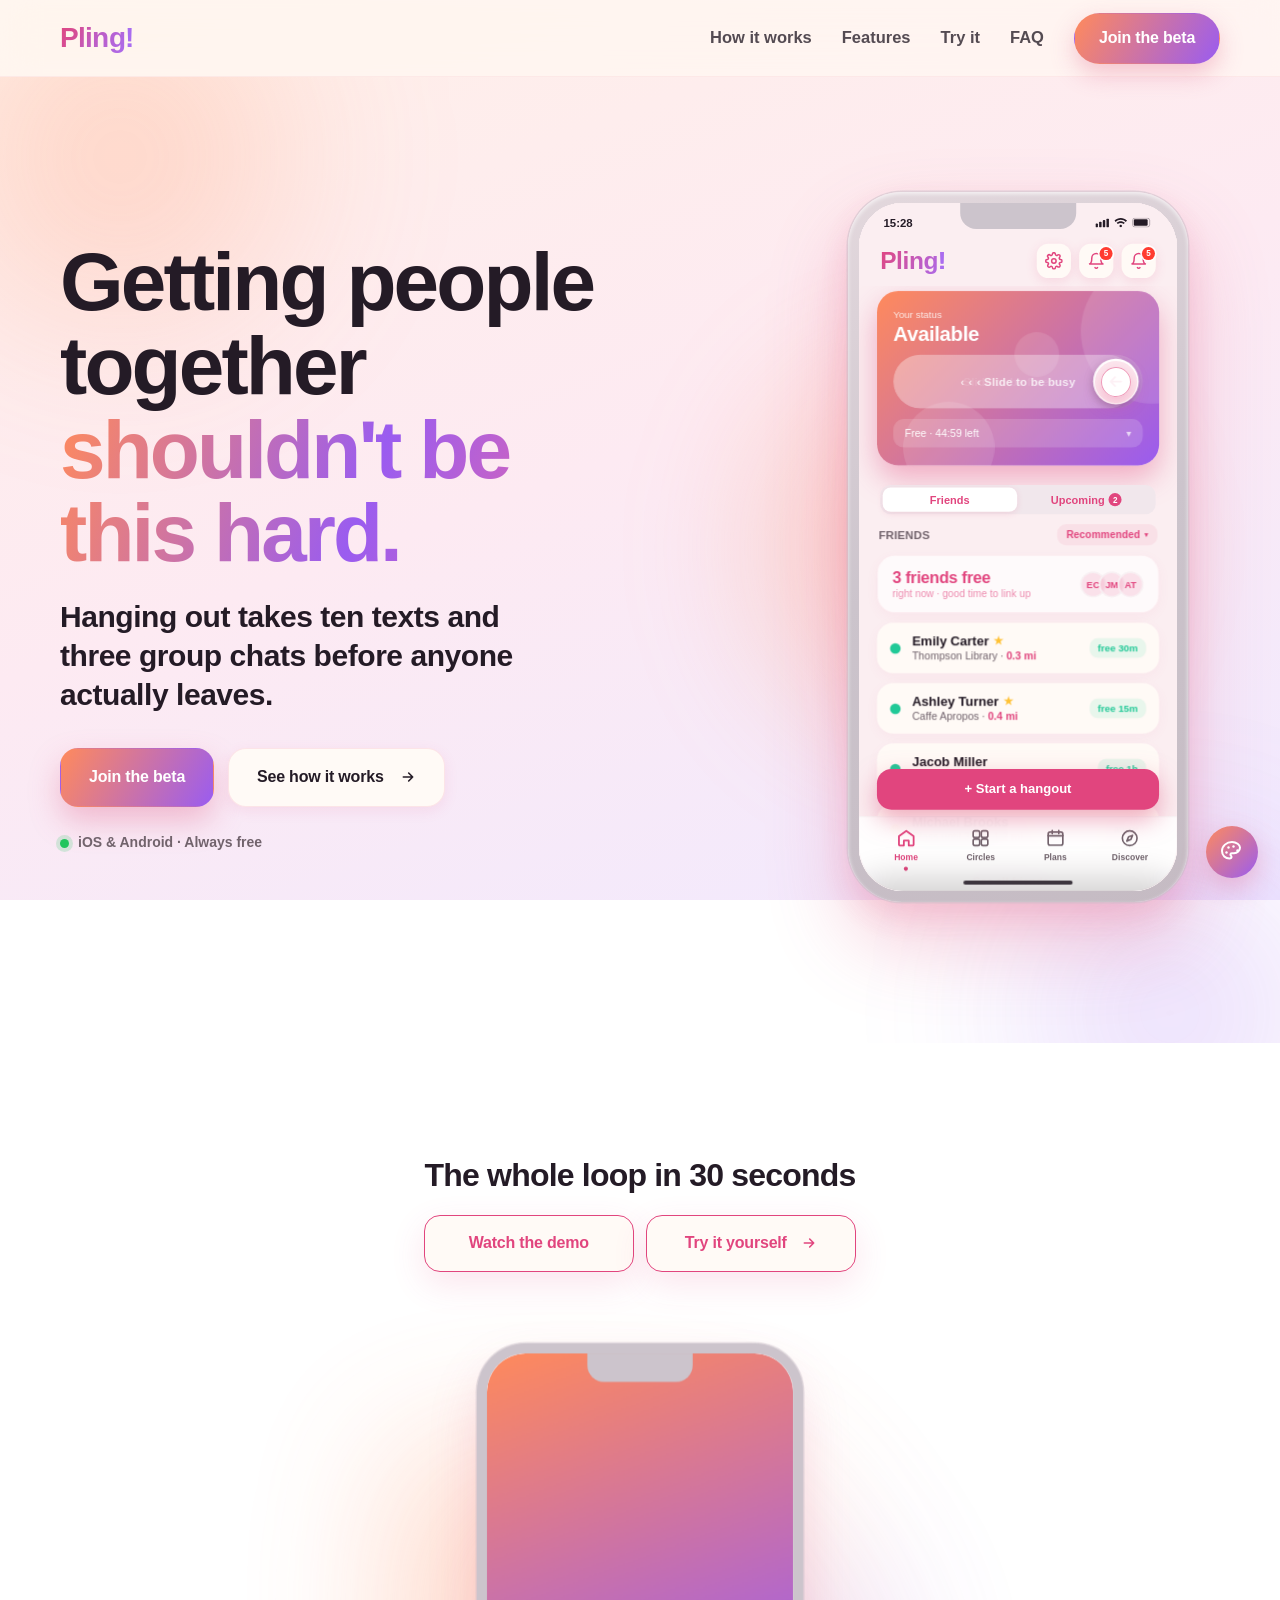
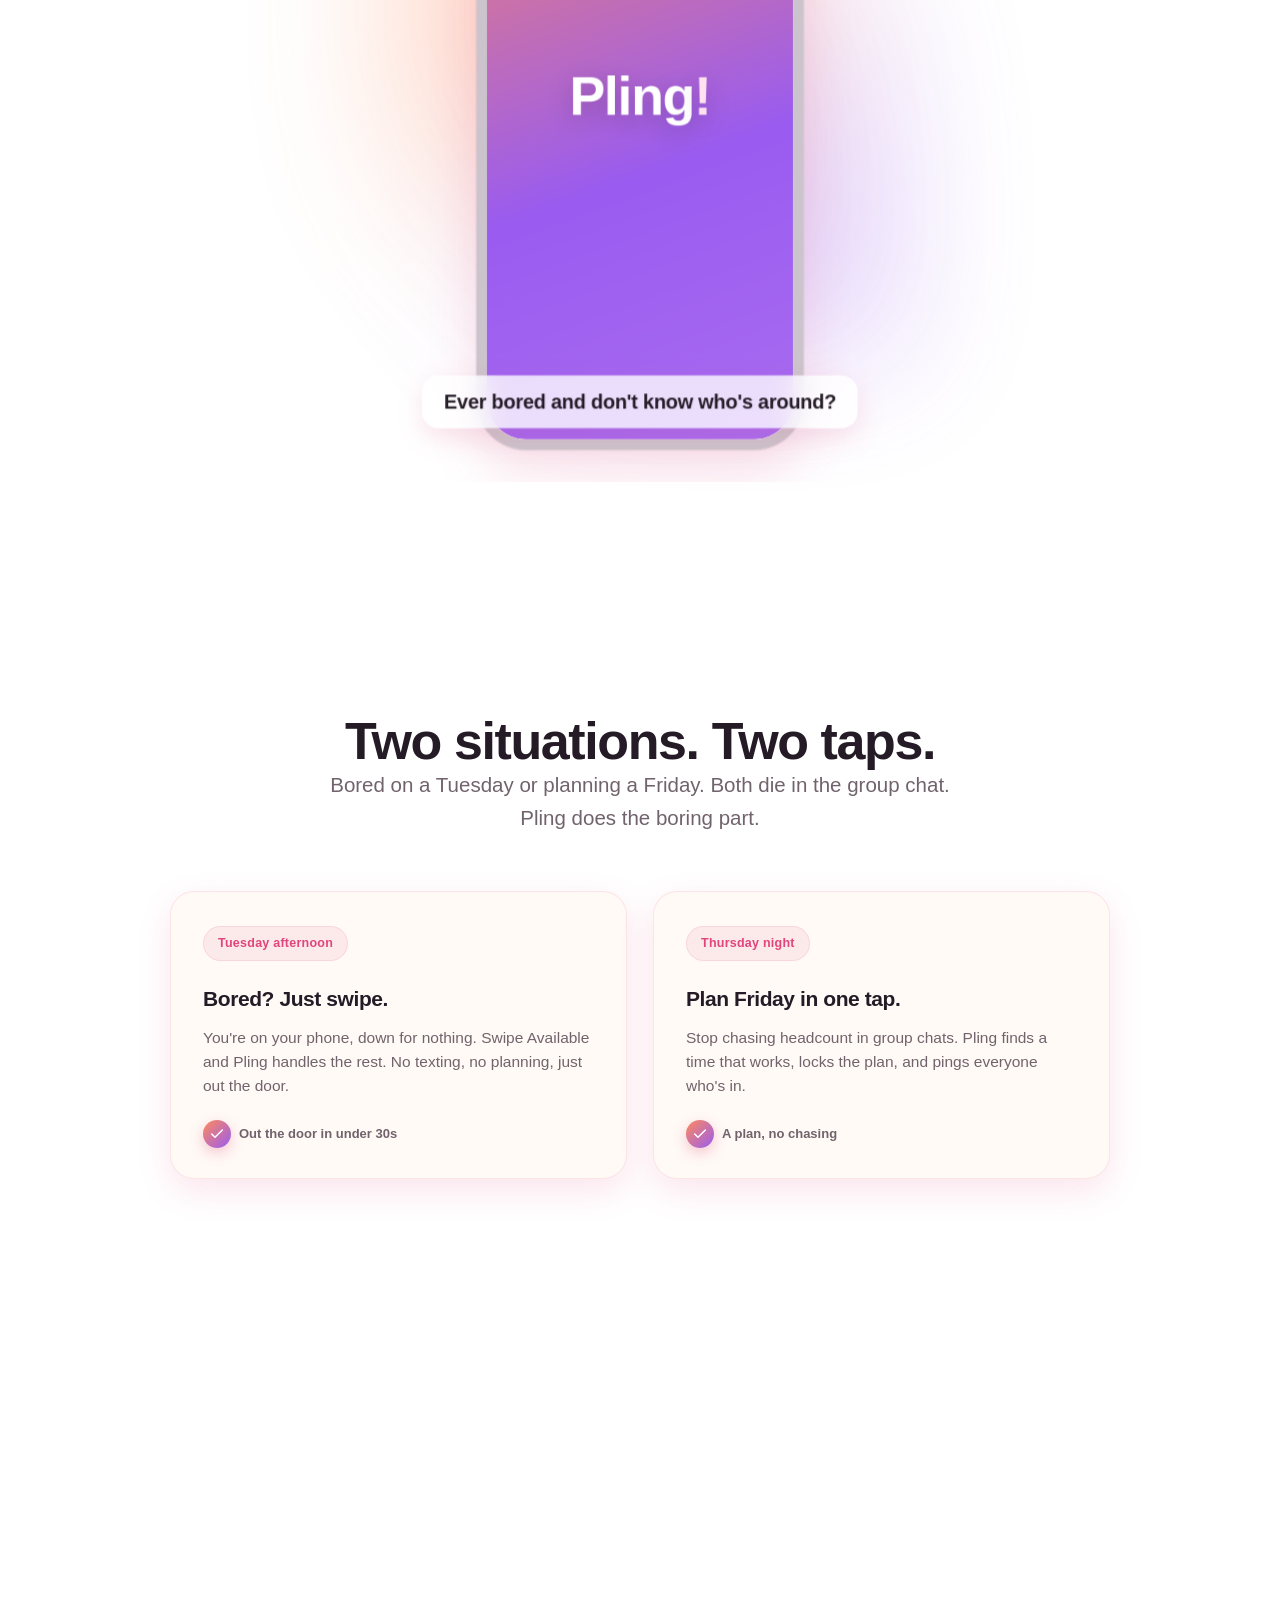
==== commit d6b402b6: "Self-contained: repoint Try-it/demo and in-app nav to local files; drop external links" ====
--- a/index.html
+++ b/index.html
@@ -410,8 +410,8 @@
     <div class="lp-demo-textblock">
 <h2 class="lp-h2">The whole loop in 30 seconds</h2>
       <div class="lp-demo-cta-row">
-        <a href="https://warren-duan.github.io/demo.html?from=landing" class="lp-btn lp-demo-cta">Watch the demo</a>
-        <a href="https://warren-duan.github.io/app.html?from=landing" class="lp-btn lp-demo-cta">
+        <a href="pling_files/demo.html?from=landing" class="lp-btn lp-demo-cta">Watch the demo</a>
+        <a href="pling_files/app.html?from=landing" class="lp-btn lp-demo-cta">
           Try it yourself
           <svg class="lp-hero-btn-arrow" width="16" height="16" viewBox="0 0 24 24" fill="none" stroke="currentColor" stroke-width="2.4" stroke-linecap="round" stroke-linejoin="round" aria-hidden="true"><path d="M5 12h14M13 6l6 6-6 6"></path></svg>
         </a>
@@ -693,9 +693,6 @@
         <a href="#features" class="lp-footer-link">Features</a>
         <a href="#faq" class="lp-footer-link">FAQ</a>
         <a href="#join" class="lp-footer-link">Join the beta</a>
-        <a href="https://warren-duan.github.io/support.html" class="lp-footer-link">Support</a>
-        <a href="https://warren-duan.github.io/privacy_policy.MD" class="lp-footer-link">Privacy</a>
-        <a href="https://warren-duan.github.io/copyright.html" class="lp-footer-link">Copyright</a>
       </nav>
     </div>
 
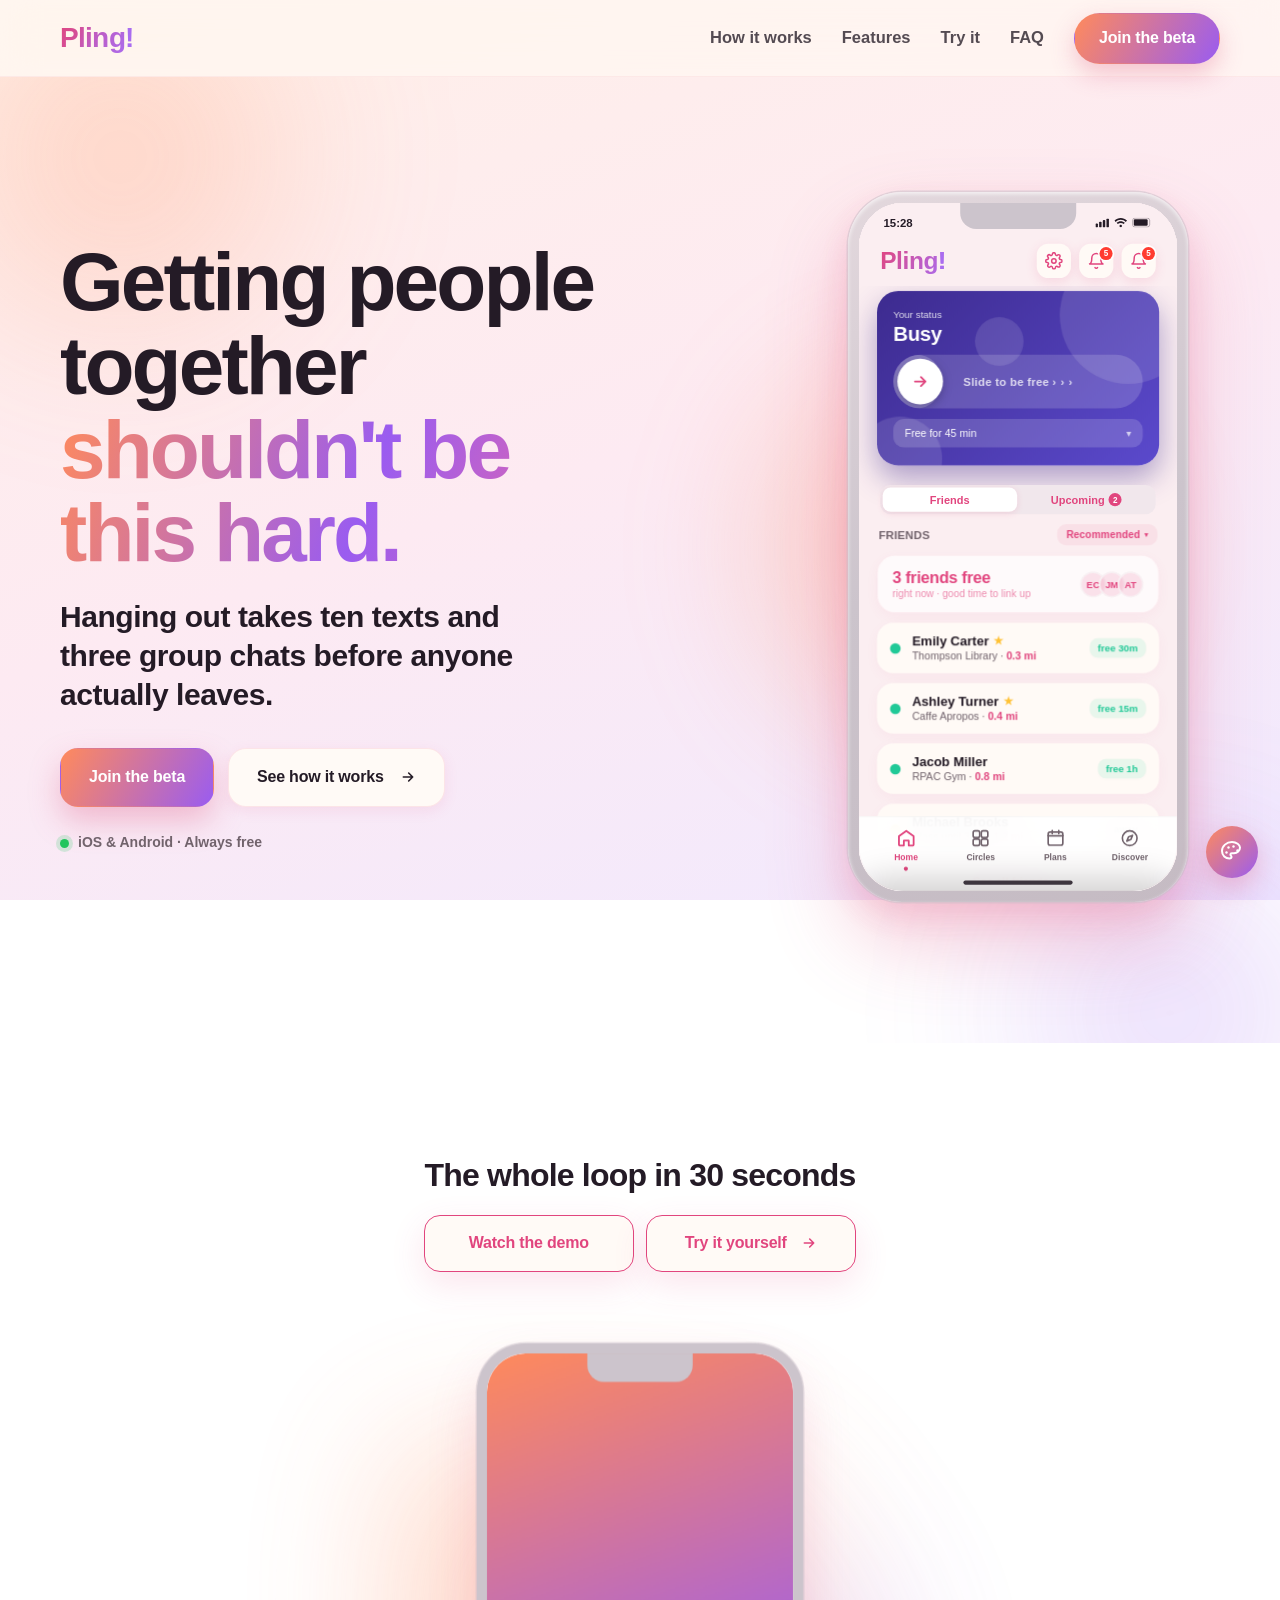
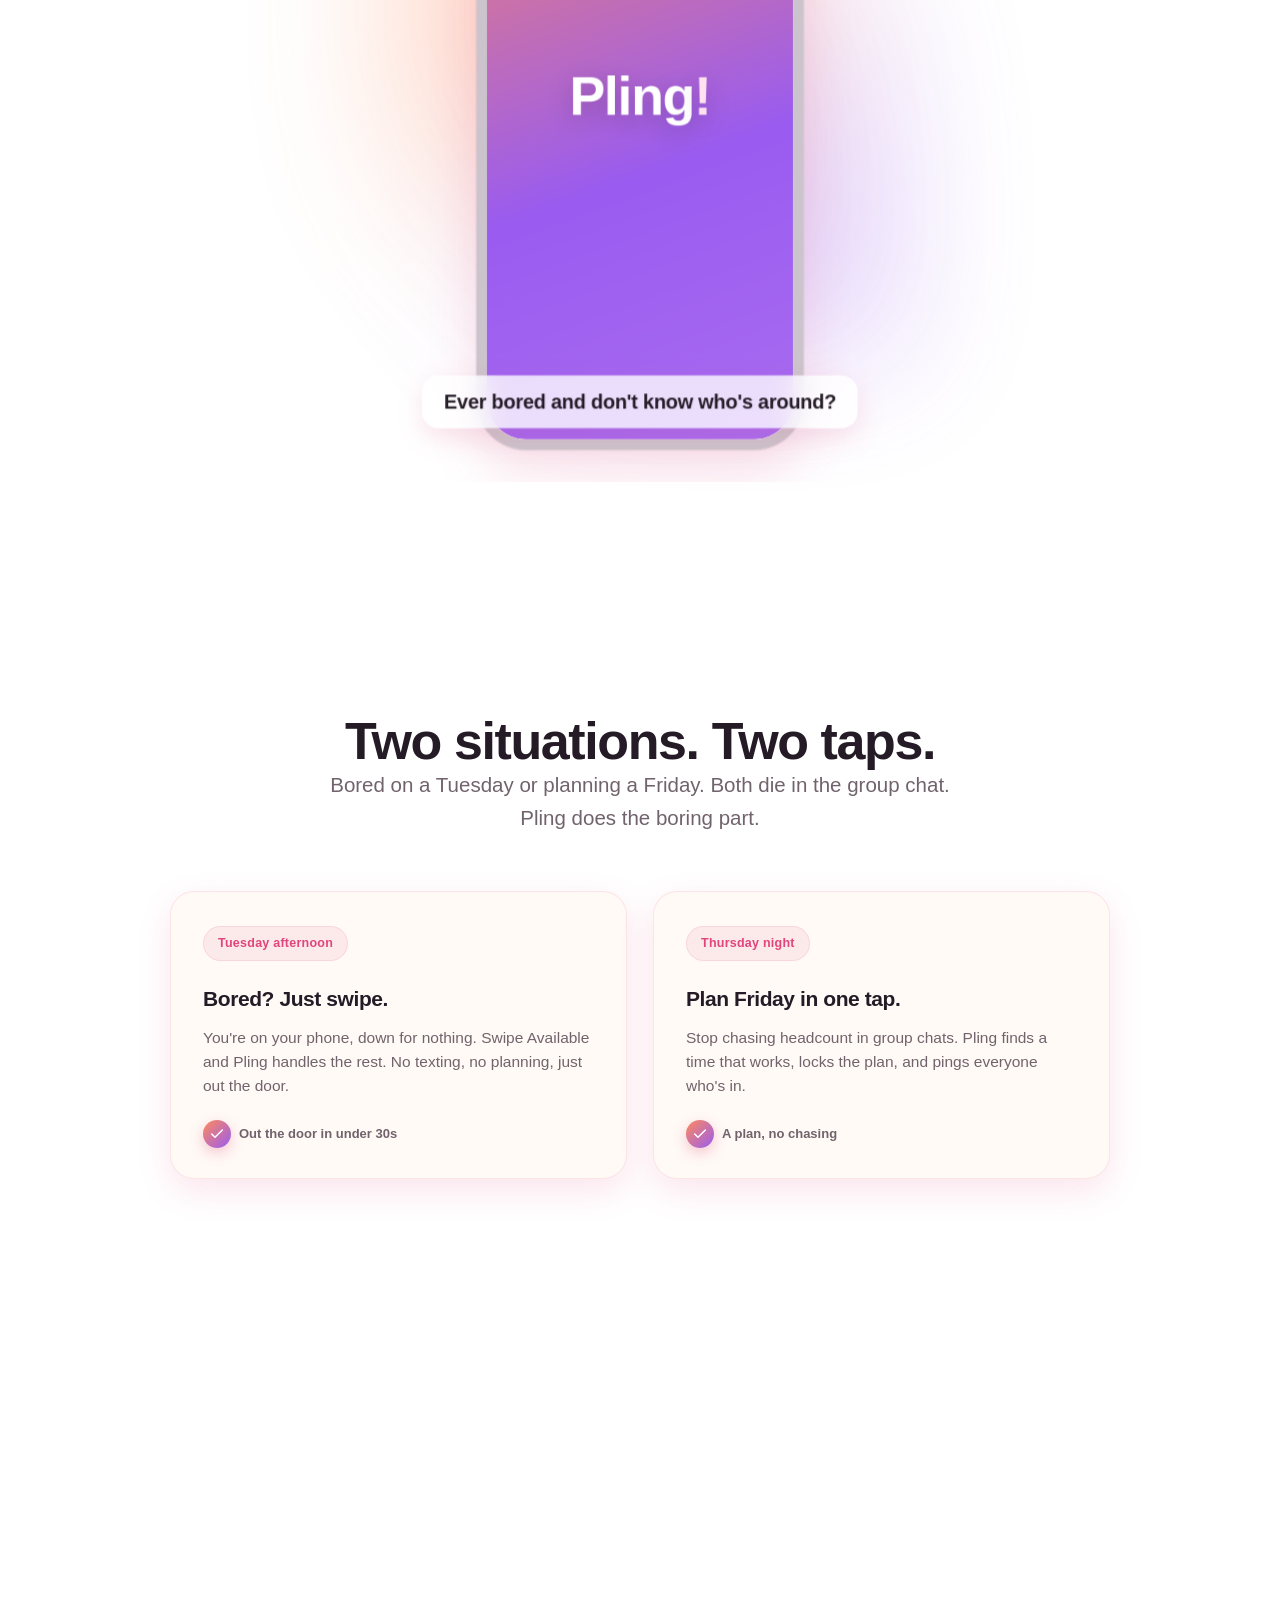
==== commit ffcab2ab: "Revert app zoom-fit and link changes (restore working app)" ====
--- a/index.html
+++ b/index.html
@@ -410,8 +410,8 @@
     <div class="lp-demo-textblock">
 <h2 class="lp-h2">The whole loop in 30 seconds</h2>
       <div class="lp-demo-cta-row">
-        <a href="pling_files/demo.html?from=landing" class="lp-btn lp-demo-cta">Watch the demo</a>
-        <a href="pling_files/app.html?from=landing" class="lp-btn lp-demo-cta">
+        <a href="https://warren-duan.github.io/demo.html?from=landing" class="lp-btn lp-demo-cta">Watch the demo</a>
+        <a href="https://warren-duan.github.io/app.html?from=landing" class="lp-btn lp-demo-cta">
           Try it yourself
           <svg class="lp-hero-btn-arrow" width="16" height="16" viewBox="0 0 24 24" fill="none" stroke="currentColor" stroke-width="2.4" stroke-linecap="round" stroke-linejoin="round" aria-hidden="true"><path d="M5 12h14M13 6l6 6-6 6"></path></svg>
         </a>
@@ -693,6 +693,9 @@
         <a href="#features" class="lp-footer-link">Features</a>
         <a href="#faq" class="lp-footer-link">FAQ</a>
         <a href="#join" class="lp-footer-link">Join the beta</a>
+        <a href="https://warren-duan.github.io/support.html" class="lp-footer-link">Support</a>
+        <a href="https://warren-duan.github.io/privacy_policy.MD" class="lp-footer-link">Privacy</a>
+        <a href="https://warren-duan.github.io/copyright.html" class="lp-footer-link">Copyright</a>
       </nav>
     </div>
 
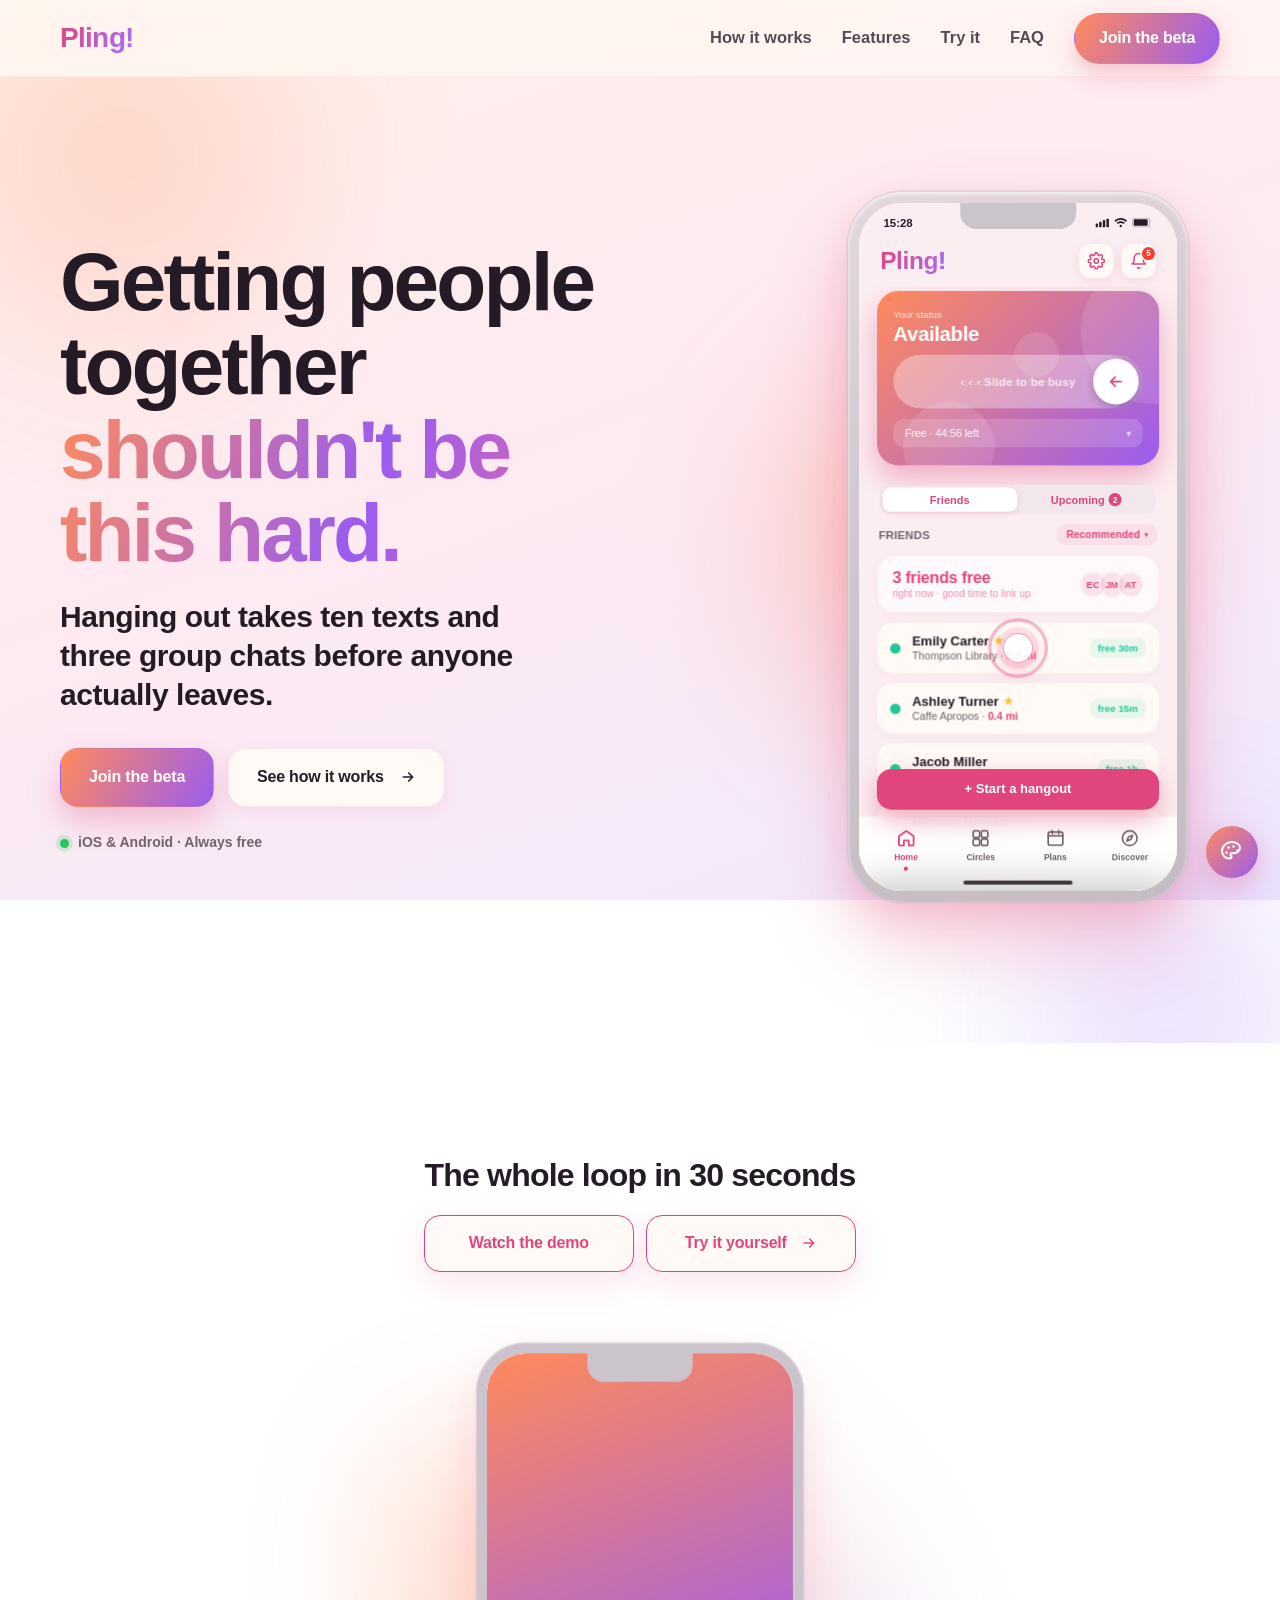
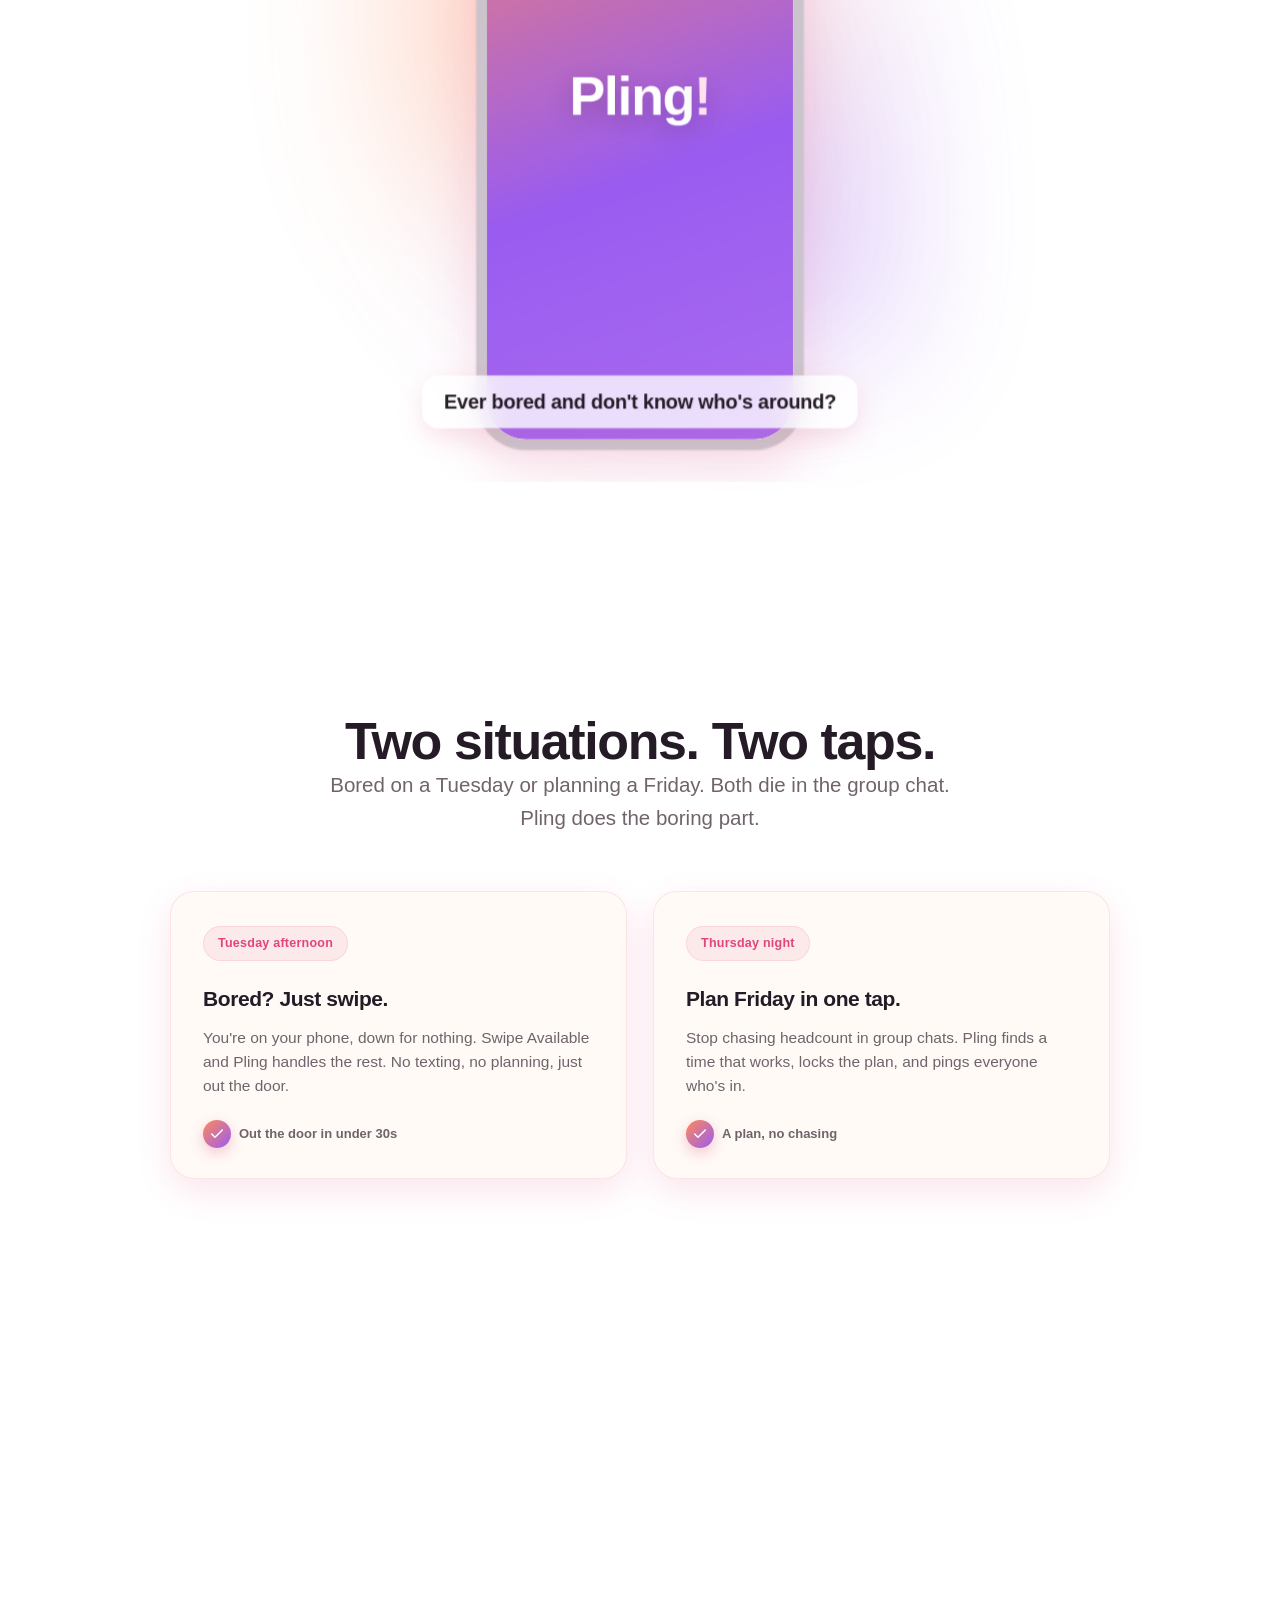
==== commit 86371fa7: "Landing: OSU badge, feature/FAQ/why copy edits, one-line why heading; fix Try-it app full-width/bell" ====
--- a/index.html
+++ b/index.html
@@ -410,8 +410,8 @@
     <div class="lp-demo-textblock">
 <h2 class="lp-h2">The whole loop in 30 seconds</h2>
       <div class="lp-demo-cta-row">
-        <a href="https://warren-duan.github.io/demo.html?from=landing" class="lp-btn lp-demo-cta">Watch the demo</a>
-        <a href="https://warren-duan.github.io/app.html?from=landing" class="lp-btn lp-demo-cta">
+        <a href="pling_files/demo.html?from=landing" class="lp-btn lp-demo-cta">Watch the demo</a>
+        <a href="pling_files/app.html?from=landing" class="lp-btn lp-demo-cta">
           Try it yourself
           <svg class="lp-hero-btn-arrow" width="16" height="16" viewBox="0 0 24 24" fill="none" stroke="currentColor" stroke-width="2.4" stroke-linecap="round" stroke-linejoin="round" aria-hidden="true"><path d="M5 12h14M13 6l6 6-6 6"></path></svg>
         </a>
@@ -474,7 +474,6 @@
 
     <ul class="lp-why-grid">
       <li class="lp-card lp-why-card lp-reveal in">
-        <span class="lp-why-tag">We skipped it</span>
         <h3 class="lp-why-no">Group chat</h3>
         <p class="lp-why-why">
           You already have one. Pling just <em>starts the hangout</em>.
@@ -482,7 +481,6 @@
       </li>
 
       <li class="lp-card lp-why-card lp-reveal in">
-        <span class="lp-why-tag">We skipped it</span>
         <h3 class="lp-why-no">A public feed</h3>
         <p class="lp-why-why">
           <em>Nothing to post, nothing to scroll.</em> Open it, see who’s free, close it.
@@ -490,7 +488,6 @@
       </li>
 
       <li class="lp-card lp-why-card lp-reveal in">
-        <span class="lp-why-tag">We skipped it</span>
         <h3 class="lp-why-no">Followers &amp; clout</h3>
         <p class="lp-why-why">
           <em>No counts, no likes</em>, no flex. Just your circle — friends, not an audience.
@@ -498,7 +495,6 @@
       </li>
 
       <li class="lp-card lp-why-card lp-reveal in">
-        <span class="lp-why-tag">Off by default</span>
         <h3 class="lp-why-no">Always-on location</h3>
         <p class="lp-why-why">
           <em>Off by default.</em> Flip it on for one friend when you want, off again after.
@@ -515,7 +511,7 @@
 <section id="features" class="lp-section lp-feat">
   <div class="lp-container">
     <div class="lp-feat-head lp-reveal in">
-<h2 class="lp-h2">Handles the logistics.<br>Not your friendships.</h2>
+<h2 class="lp-h2">Pling handles the logistics</h2>
     </div>
 
     <div class="lp-grid lp-feat-grid">
@@ -524,7 +520,7 @@
           <svg viewBox="0 0 24 24" fill="none" stroke="currentColor" stroke-width="2" stroke-linecap="round" stroke-linejoin="round"><circle cx="12" cy="12" r="1.6"></circle><path d="M16.24 7.76a6 6 0 0 1 0 8.49M7.76 16.24a6 6 0 0 1 0-8.49M19.07 4.93a10 10 0 0 1 0 14.14M4.93 19.07a10 10 0 0 1 0-14.14"></path></svg>
         </span>
         <h3 class="lp-feat-title">Who's free, right now</h3>
-        <p class="lp-feat-body">Open the app and see who's actually free this second, with a timer on each. You know exactly how long the window is before it closes.</p>
+        <p class="lp-feat-body">Open the app and see who's actually free, with timers. You'll know exactly how much time everyone has to hang.</p>
       </article>
 
       <article class="lp-card lp-feat-card lp-reveal in">
@@ -532,7 +528,7 @@
           <svg viewBox="0 0 24 24" fill="none" stroke="currentColor" stroke-width="2" stroke-linecap="round" stroke-linejoin="round"><rect x="3" y="4" width="18" height="18" rx="2"></rect><line x1="16" y1="2" x2="16" y2="6"></line><line x1="8" y1="2" x2="8" y2="6"></line><line x1="3" y1="10" x2="21" y2="10"></line><path d="M9 16l2 2 4-4"></path></svg>
         </span>
         <h3 class="lp-feat-title">Calendar matching</h3>
-        <p class="lp-feat-body">It syncs your calendar, marks you busy in class, and finds the window when your group is free. No does-this-work text, no back and forth.</p>
+        <p class="lp-feat-body">Pling syncs to your calendar and finds the best times to hang out.</p>
       </article>
 
       <article class="lp-card lp-feat-card lp-reveal in">
@@ -540,7 +536,7 @@
           <svg viewBox="0 0 24 24" fill="none" stroke="currentColor" stroke-width="2" stroke-linecap="round" stroke-linejoin="round"><path d="M16 21v-2a4 4 0 0 0-4-4H6a4 4 0 0 0-4 4v2"></path><circle cx="9" cy="7" r="4"></circle><line x1="19" y1="8" x2="19" y2="14"></line><line x1="22" y1="11" x2="16" y2="11"></line></svg>
         </span>
         <h3 class="lp-feat-title">Nobody forgotten</h3>
-        <p class="lp-feat-body">It nudges you to invite the friends you always mean to bring and always forget. Your whole crew, not just whoever you texted last.</p>
+        <p class="lp-feat-body">Pling nudges you to invite the friends you always mean to bring, but forget. Now the whole crew is included, every time.</p>
       </article>
     </div>
   </div>
@@ -549,7 +545,7 @@
 <section id="faq" class="lp-section lp-faq">
   <div class="lp-container">
     <div class="lp-faq-head lp-reveal in">
-<h2 class="lp-h2">Before you flip your status</h2>
+<h2 class="lp-h2">Frequently asked questions</h2>
     </div>
 
     <div class="lp-faq-list lp-reveal in">
@@ -644,9 +640,10 @@
       <div class="lp-join-orb lp-join-orb-b" aria-hidden="true"></div>
 
       <div class="lp-join-inner">
-<h2 class="lp-h2 lp-join-h2">Get in early</h2>
+<span class="lp-eyebrow lp-join-eyebrow">Now at Ohio State</span>
+        <h2 class="lp-h2 lp-join-h2">Get in early</h2>
         <p class="lp-lead lp-join-lead">
-          First invites go out across OSU this fall. Drop your email, skip the line.
+          First invites go out across OSU this fall. Drop your email below.
         </p>
 
         <form class="lp-signup-form lp-join-form">
--- a/pling_files/landing.css
+++ b/pling_files/landing.css
@@ -1684,7 +1684,7 @@
    ============================================================ */
 
 .lp-why-head {
-  max-width: 640px;
+  max-width: 720px;
   margin: 0 auto;
   text-align: center;
 }
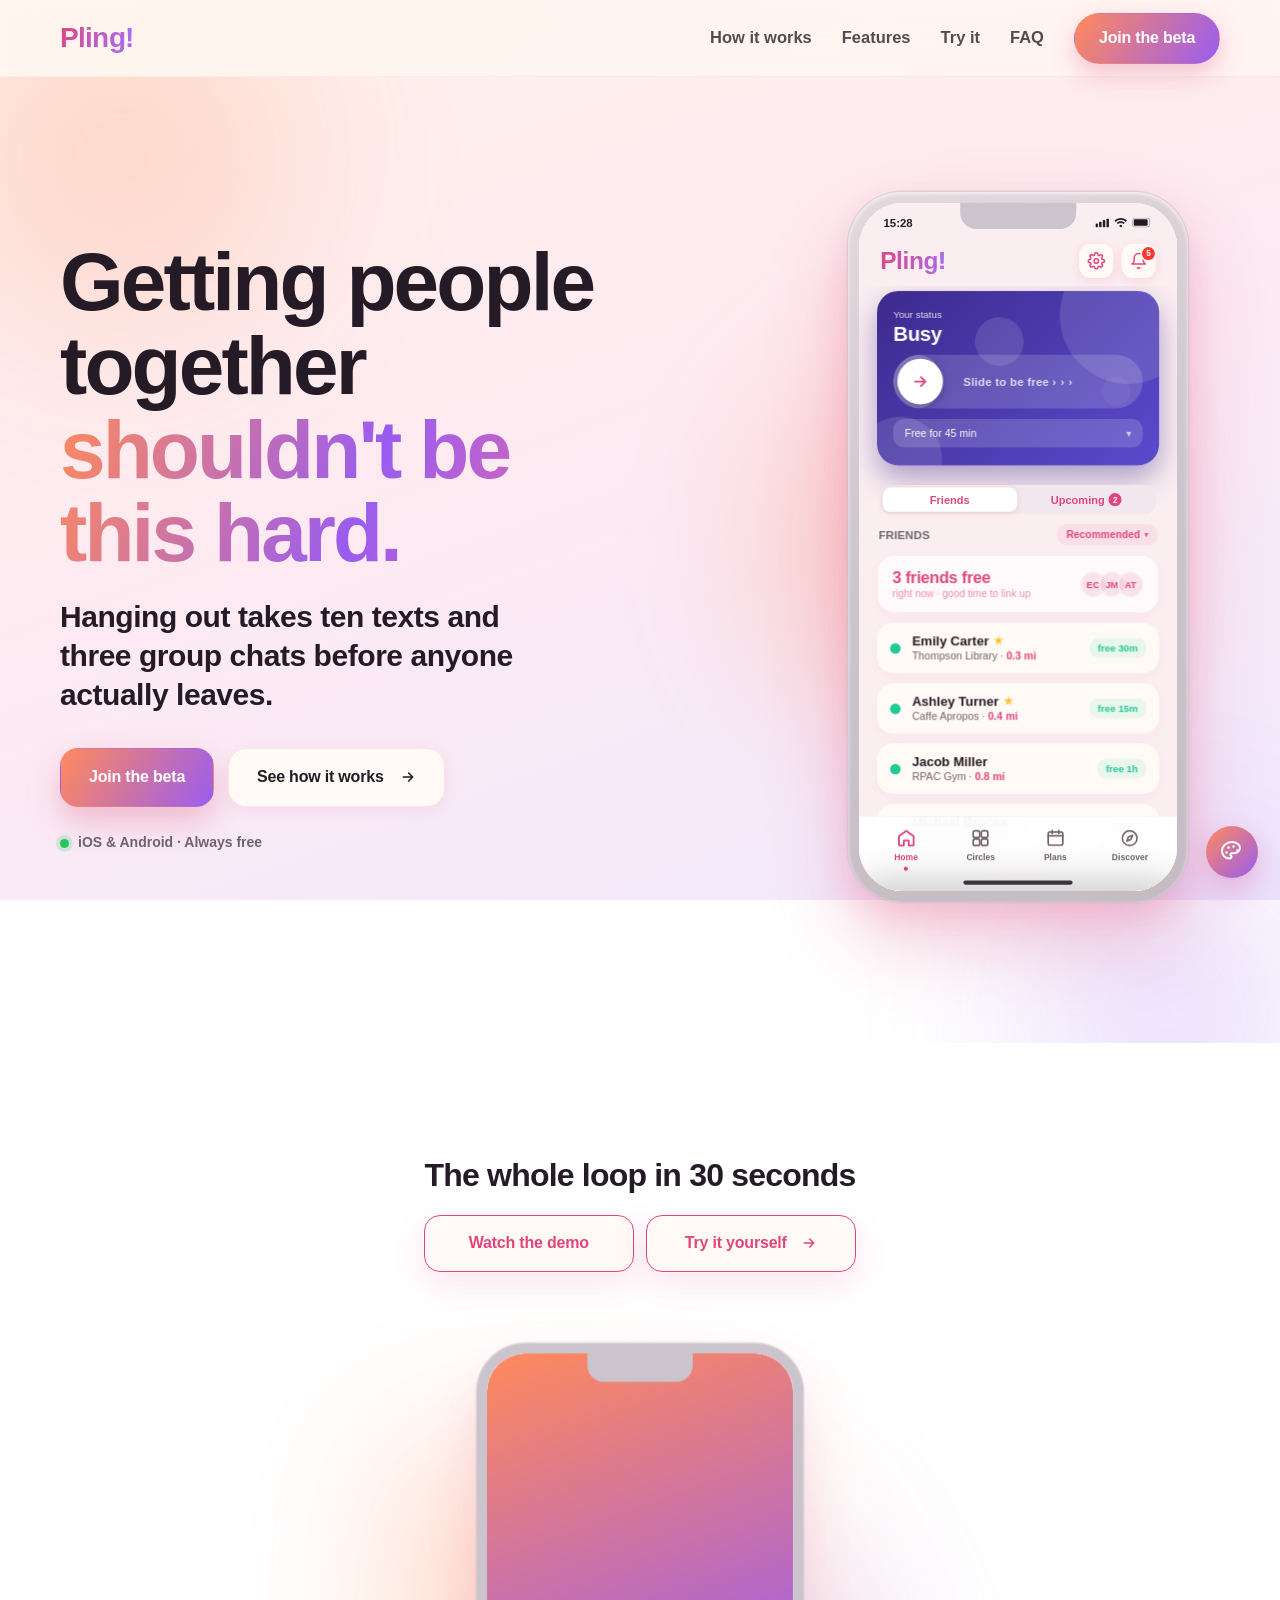
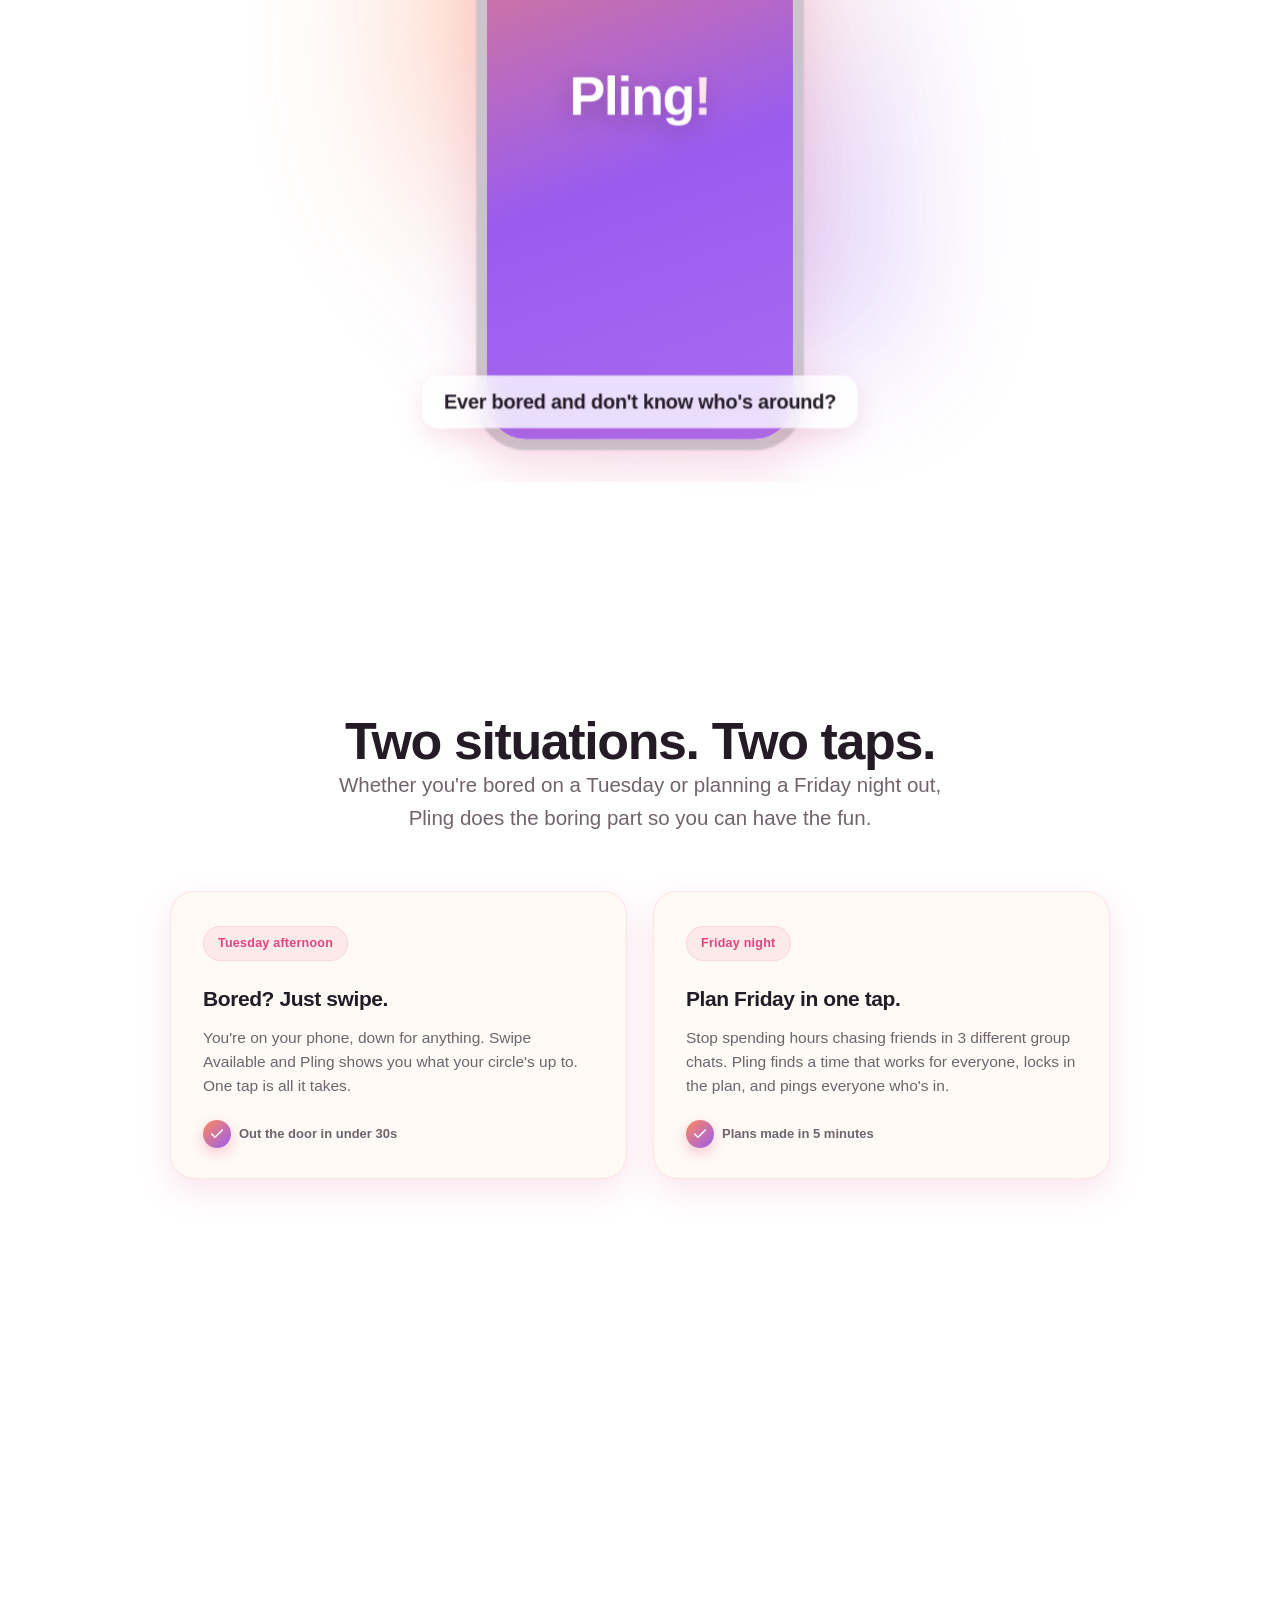
==== commit 8552e84c: "Landing: rewrite 'Two situations' subhead + both card copy (Friday night, new bodies, Plans made in " ====
--- a/index.html
+++ b/index.html
@@ -435,7 +435,7 @@
   <div class="lp-container">
     <div class="lp-how-head lp-reveal in">
 <h2 class="lp-h2">Two situations. Two taps.</h2>
-      <p class="lp-lead">Bored on a Tuesday or planning a Friday. Both die in the group chat. Pling does the boring part.</p>
+      <p class="lp-lead">Whether you're bored on a Tuesday or planning a Friday night out, Pling does the boring part so you can have the fun.</p>
     </div>
 
     <ol class="lp-how-grid lp-how-grid--two">
@@ -444,7 +444,7 @@
           <span class="lp-how-day">Tuesday afternoon</span>
         </div>
         <h3 class="lp-how-title">Bored? Just swipe.</h3>
-        <p class="lp-how-line">You're on your phone, down for nothing. Swipe Available and Pling handles the rest. No texting, no planning, just out the door.</p>
+        <p class="lp-how-line">You're on your phone, down for anything. Swipe Available and Pling shows you what your circle's up to. One tap is all it takes.</p>
         <span class="lp-how-badge">
           <svg viewBox="0 0 24 24" fill="none" stroke="currentColor" stroke-width="2.2" stroke-linecap="round" stroke-linejoin="round" aria-hidden="true"><polyline points="20 6 9 17 4 12"></polyline></svg>
           Out the door in under 30s
@@ -453,13 +453,13 @@
 
       <li class="lp-card lp-how-card lp-reveal in">
         <div class="lp-how-top">
-          <span class="lp-how-day">Thursday night</span>
+          <span class="lp-how-day">Friday night</span>
         </div>
         <h3 class="lp-how-title">Plan Friday in one tap.</h3>
-        <p class="lp-how-line">Stop chasing headcount in group chats. Pling finds a time that works, locks the plan, and pings everyone who's in.</p>
+        <p class="lp-how-line">Stop spending hours chasing friends in 3 different group chats. Pling finds a time that works for everyone, locks in the plan, and pings everyone who's in.</p>
         <span class="lp-how-badge">
           <svg viewBox="0 0 24 24" fill="none" stroke="currentColor" stroke-width="2.2" stroke-linecap="round" stroke-linejoin="round" aria-hidden="true"><polyline points="20 6 9 17 4 12"></polyline></svg>
-          A plan, no chasing
+          Plans made in 5 minutes
         </span>
       </li>
     </ol>
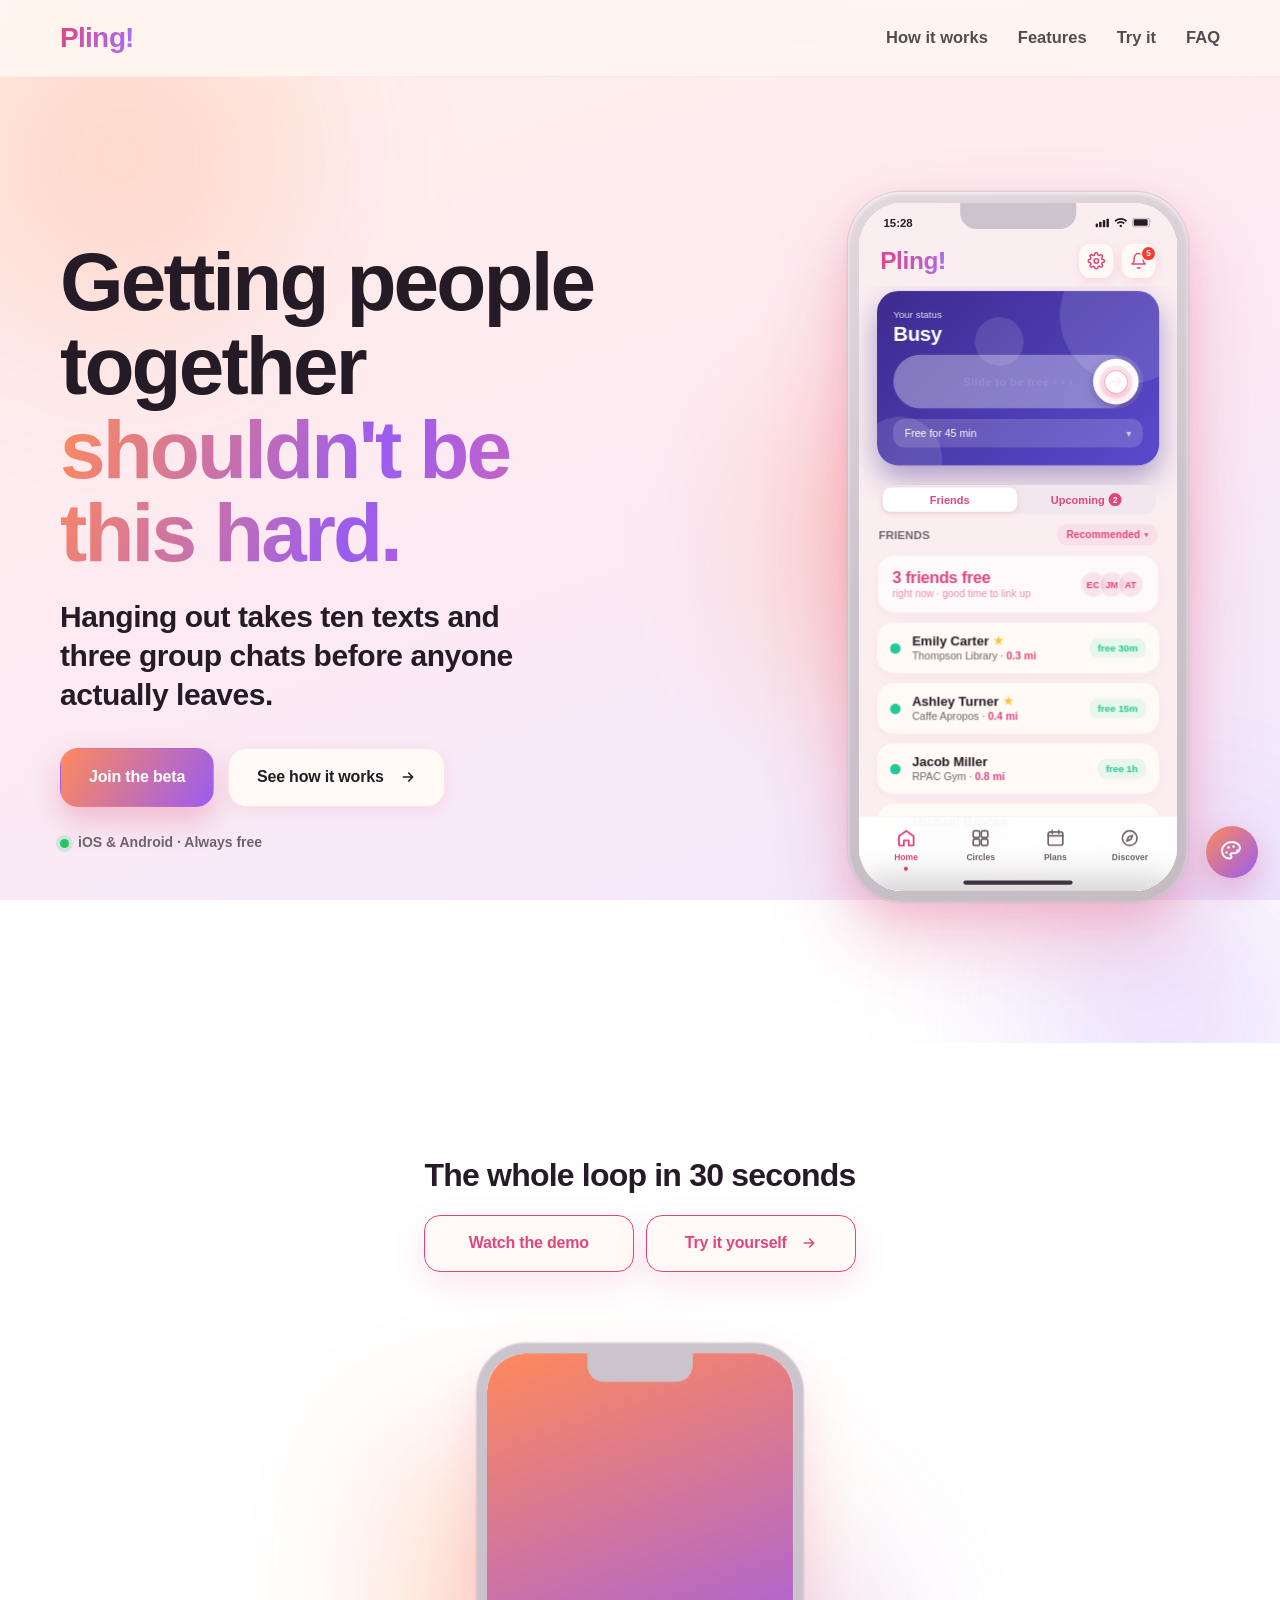
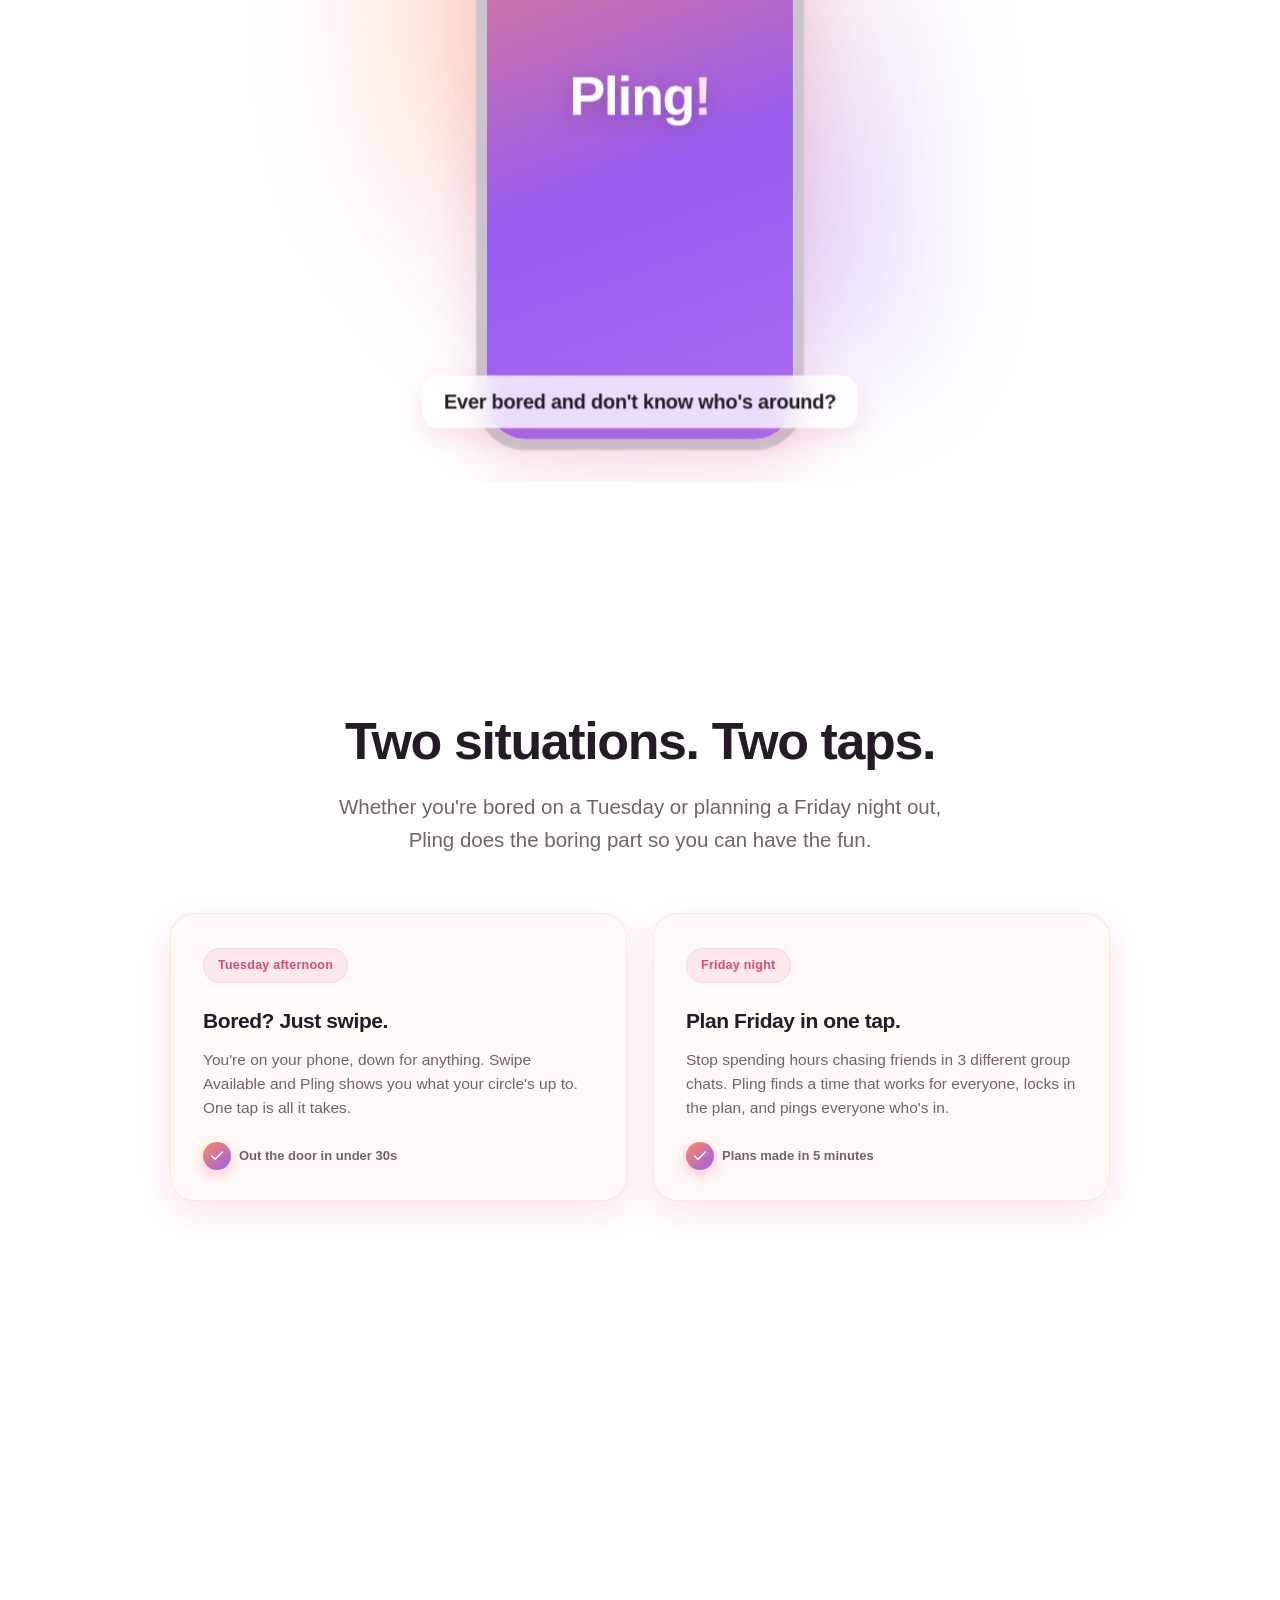
==== commit 6fdc2237: "Landing: remove nav Join CTA; more how-head spacing; why cards pink + de-bolded + new copy" ====
--- a/index.html
+++ b/index.html
@@ -349,7 +349,6 @@
       <a href="#features" class="lp-nav-link">Features</a>
       <a href="#demo" class="lp-nav-link">Try it</a>
       <a href="#faq" class="lp-nav-link">FAQ</a>
-      <a href="#join" class="lp-btn lp-btn-primary lp-nav-cta">Join the beta</a>
     </div>
   </div>
 </nav>
@@ -474,30 +473,30 @@
 
     <ul class="lp-why-grid">
       <li class="lp-card lp-why-card lp-reveal in">
-        <h3 class="lp-why-no">Group chat</h3>
+        <h3 class="lp-why-no">Group chats</h3>
         <p class="lp-why-why">
-          You already have one. Pling just <em>starts the hangout</em>.
+          We know you already have one. Pling just takes away the planning.
         </p>
       </li>
 
       <li class="lp-card lp-why-card lp-reveal in">
         <h3 class="lp-why-no">A public feed</h3>
         <p class="lp-why-why">
-          <em>Nothing to post, nothing to scroll.</em> Open it, see who’s free, close it.
+          Nothing to post, nothing to scroll. Open it, see who’s free, close it.
         </p>
       </li>
 
       <li class="lp-card lp-why-card lp-reveal in">
         <h3 class="lp-why-no">Followers &amp; clout</h3>
         <p class="lp-why-why">
-          <em>No counts, no likes</em>, no flex. Just your circle — friends, not an audience.
+          Ditch the popularity contest. Just you and your friends, no audience.
         </p>
       </li>
 
       <li class="lp-card lp-why-card lp-reveal in">
         <h3 class="lp-why-no">Always-on location</h3>
         <p class="lp-why-why">
-          <em>Off by default.</em> Flip it on for one friend when you want, off again after.
+          Off by default. Flip it on for friends when you decide to, off again after.
         </p>
       </li>
     </ul>
--- a/pling_files/landing.css
+++ b/pling_files/landing.css
@@ -1033,6 +1033,7 @@
 }
 
 .lp-how-head .lp-lead {
+  margin-top: 22px;
   margin-left: auto;
   margin-right: auto;
 }
@@ -1771,7 +1772,7 @@
   margin: 0;
   font-size: 15px;
   line-height: 1.55;
-  color: var(--lp-text);
+  color: var(--lp-accent);
 }
 
 /* closing reassurance line */
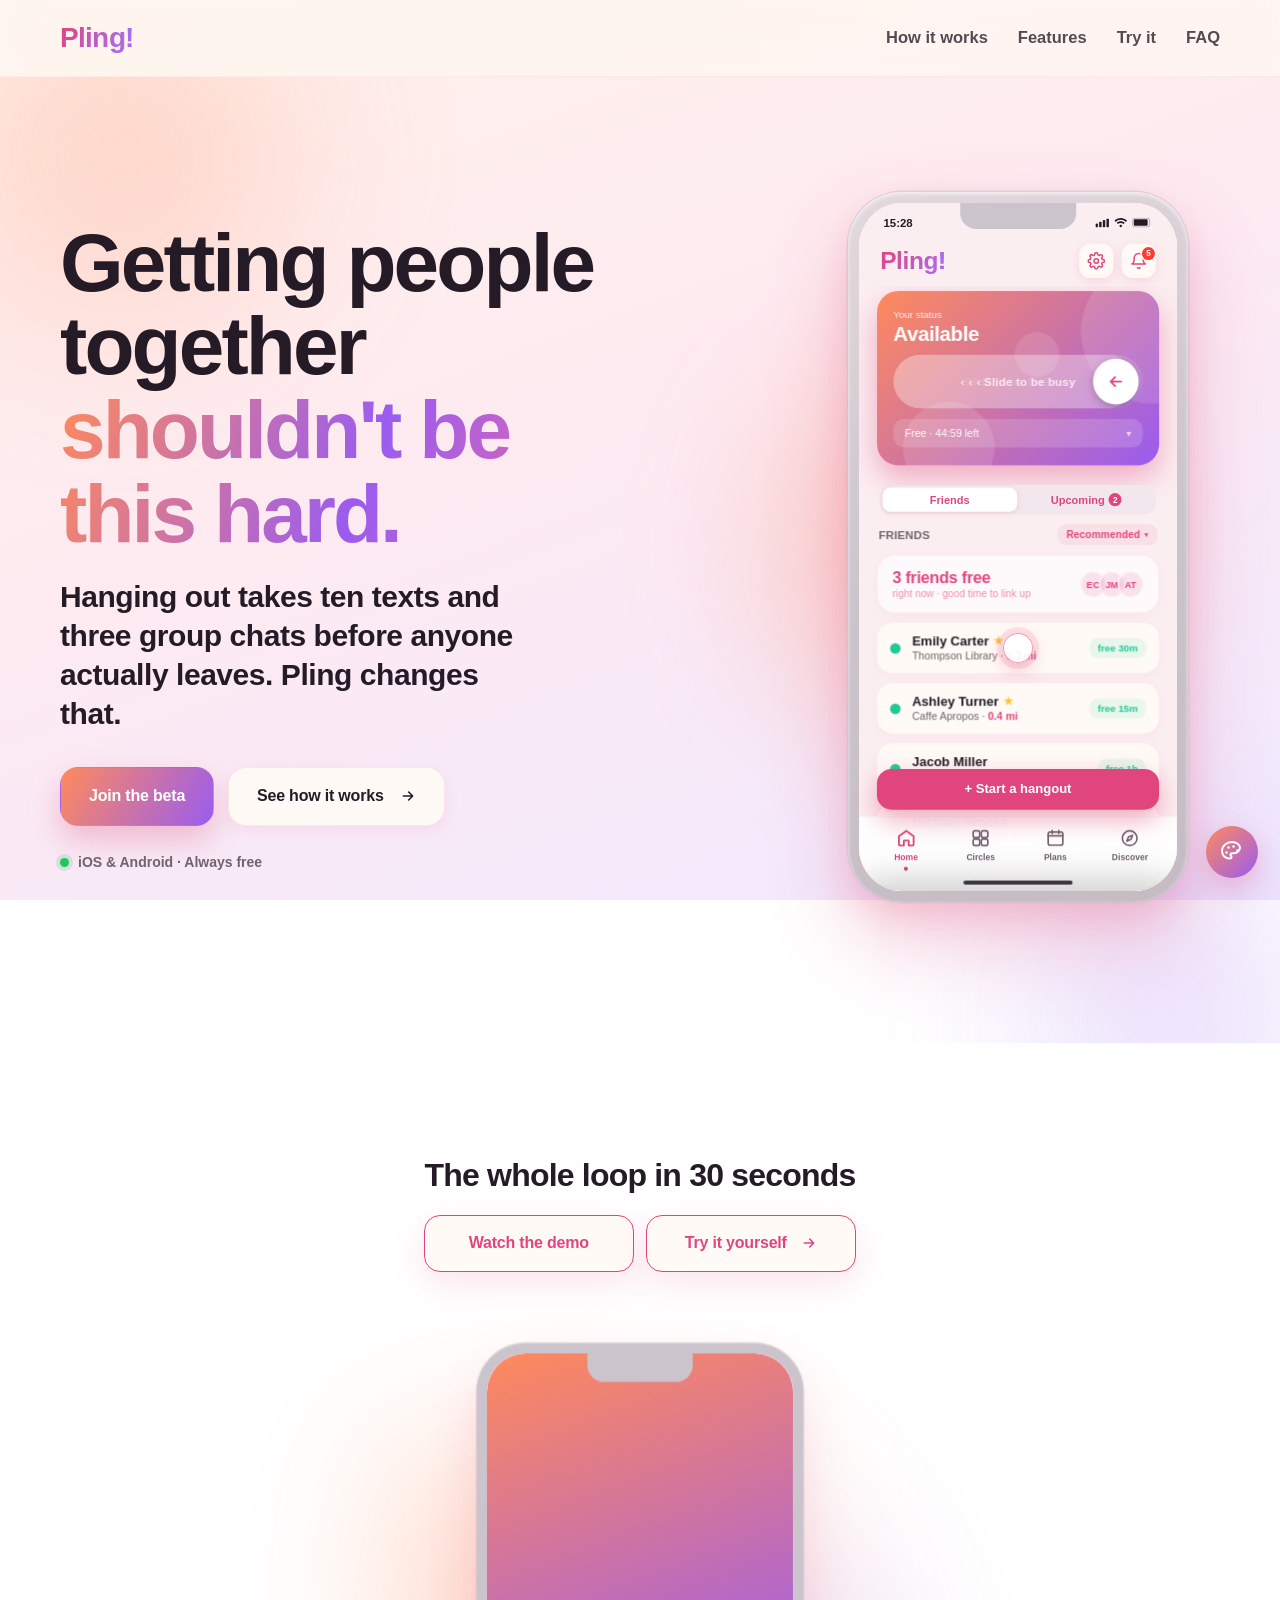
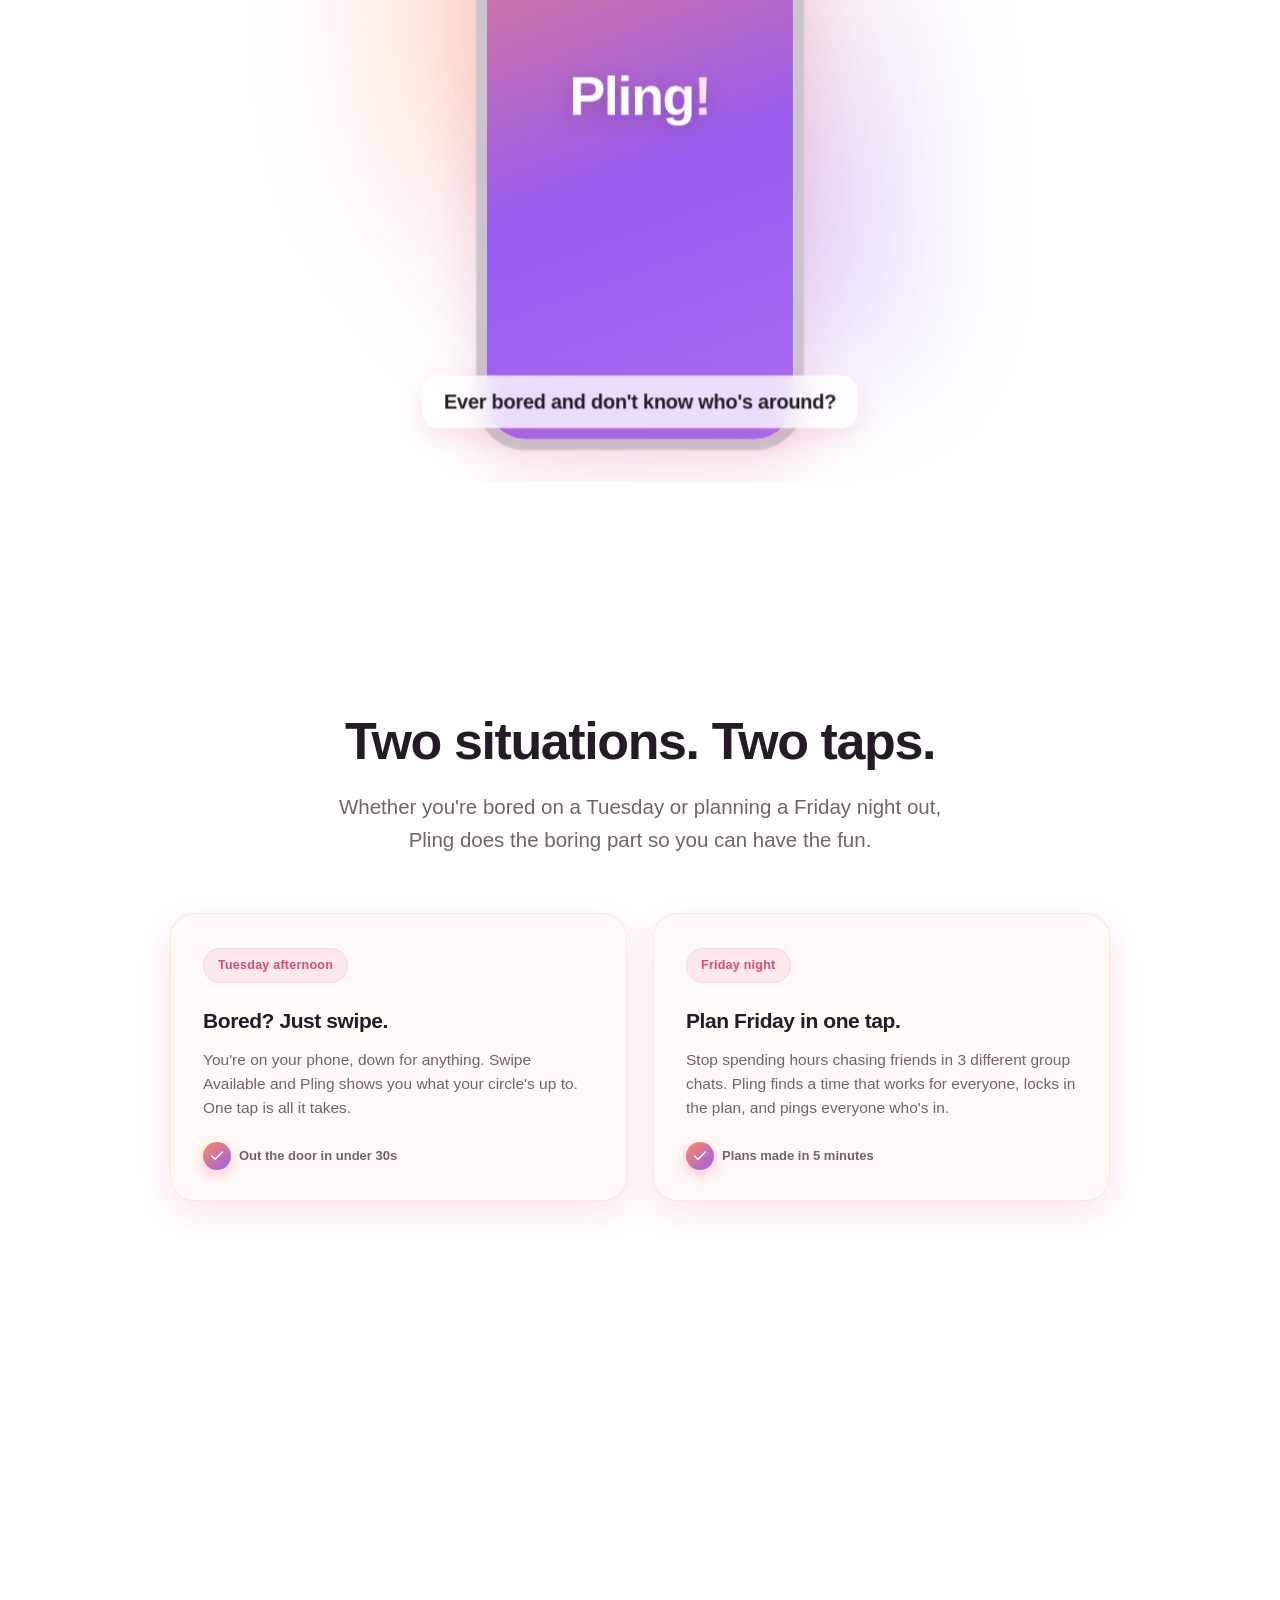
==== commit f5460e91: "Landing: add 'Pling changes that.' to hero; remove join section + 'A public feed' card; 3-col bigger" ====
--- a/index.html
+++ b/index.html
@@ -363,7 +363,7 @@
       </h1>
 
       <p class="lp-lead lp-hero-lead lp-reveal in">
-        <strong class="lp-hero-lead-strong">Hanging out takes ten texts and three group chats before anyone actually leaves.</strong>
+        <strong class="lp-hero-lead-strong">Hanging out takes ten texts and three group chats before anyone actually leaves. Pling changes that.</strong>
       </p>
 
       <div class="lp-hero-cta lp-reveal in">
@@ -480,13 +480,6 @@
       </li>
 
       <li class="lp-card lp-why-card lp-reveal in">
-        <h3 class="lp-why-no">A public feed</h3>
-        <p class="lp-why-why">
-          Nothing to post, nothing to scroll. Open it, see who’s free, close it.
-        </p>
-      </li>
-
-      <li class="lp-card lp-why-card lp-reveal in">
         <h3 class="lp-why-no">Followers &amp; clout</h3>
         <p class="lp-why-why">
           Ditch the popularity contest. Just you and your friends, no audience.
@@ -630,50 +623,6 @@
     </div>
   </div>
 </section>
-
-<section class="lp-section lp-join" id="join">
-  <div class="lp-container">
-    <div class="lp-join-panel lp-reveal in">
-      <div class="lp-join-glow" aria-hidden="true"></div>
-      <div class="lp-join-orb lp-join-orb-a" aria-hidden="true"></div>
-      <div class="lp-join-orb lp-join-orb-b" aria-hidden="true"></div>
-
-      <div class="lp-join-inner">
-<span class="lp-eyebrow lp-join-eyebrow">Now at Ohio State</span>
-        <h2 class="lp-h2 lp-join-h2">Get in early</h2>
-        <p class="lp-lead lp-join-lead">
-          First invites go out across OSU this fall. Drop your email below.
-        </p>
-
-        <form class="lp-signup-form lp-join-form">
-          <label class="lp-join-field">
-            <span class="lp-join-label">Email</span>
-            <input class="lp-join-input" type="email" name="email" required="" autocomplete="email" placeholder="you@osu.edu" aria-label="Your email address">
-          </label>
-          <button type="submit" class="lp-btn lp-btn-primary lp-join-btn">
-            Join the beta
-          </button>
-        </form>
-
-        <div class="lp-signup-success lp-join-success" role="status" aria-live="polite" hidden="">
-          <span class="lp-join-success-check" aria-hidden="true">✓</span>
-          <span class="lp-join-success-text">You're on the list. We'll text you an invite.</span>
-        </div>
-
-        <p class="lp-join-error" role="alert" hidden="">Hmm, that didn't go through. Try again.</p>
-      </div>
-    </div>
-  </div>
-</section>
-
-
-
-
-
-
-
-
-
 
 </main>
 <footer class="lp-footer">
@@ -1287,5 +1236,4 @@
 })();
 </script>
 
-
 <div id="hl-aria-live-message-container" aria-live="polite" class="visually-hidden"></div><div id="hl-aria-live-alert-container" role="alert" aria-live="assertive" class="visually-hidden"></div></body></html>
--- a/pling_files/landing.css
+++ b/pling_files/landing.css
@@ -1696,7 +1696,7 @@
   margin: 48px 0 0;
   padding: 0;
   display: grid;
-  grid-template-columns: repeat(4, 1fr);
+  grid-template-columns: repeat(3, 1fr);
   gap: 20px;
 }
 
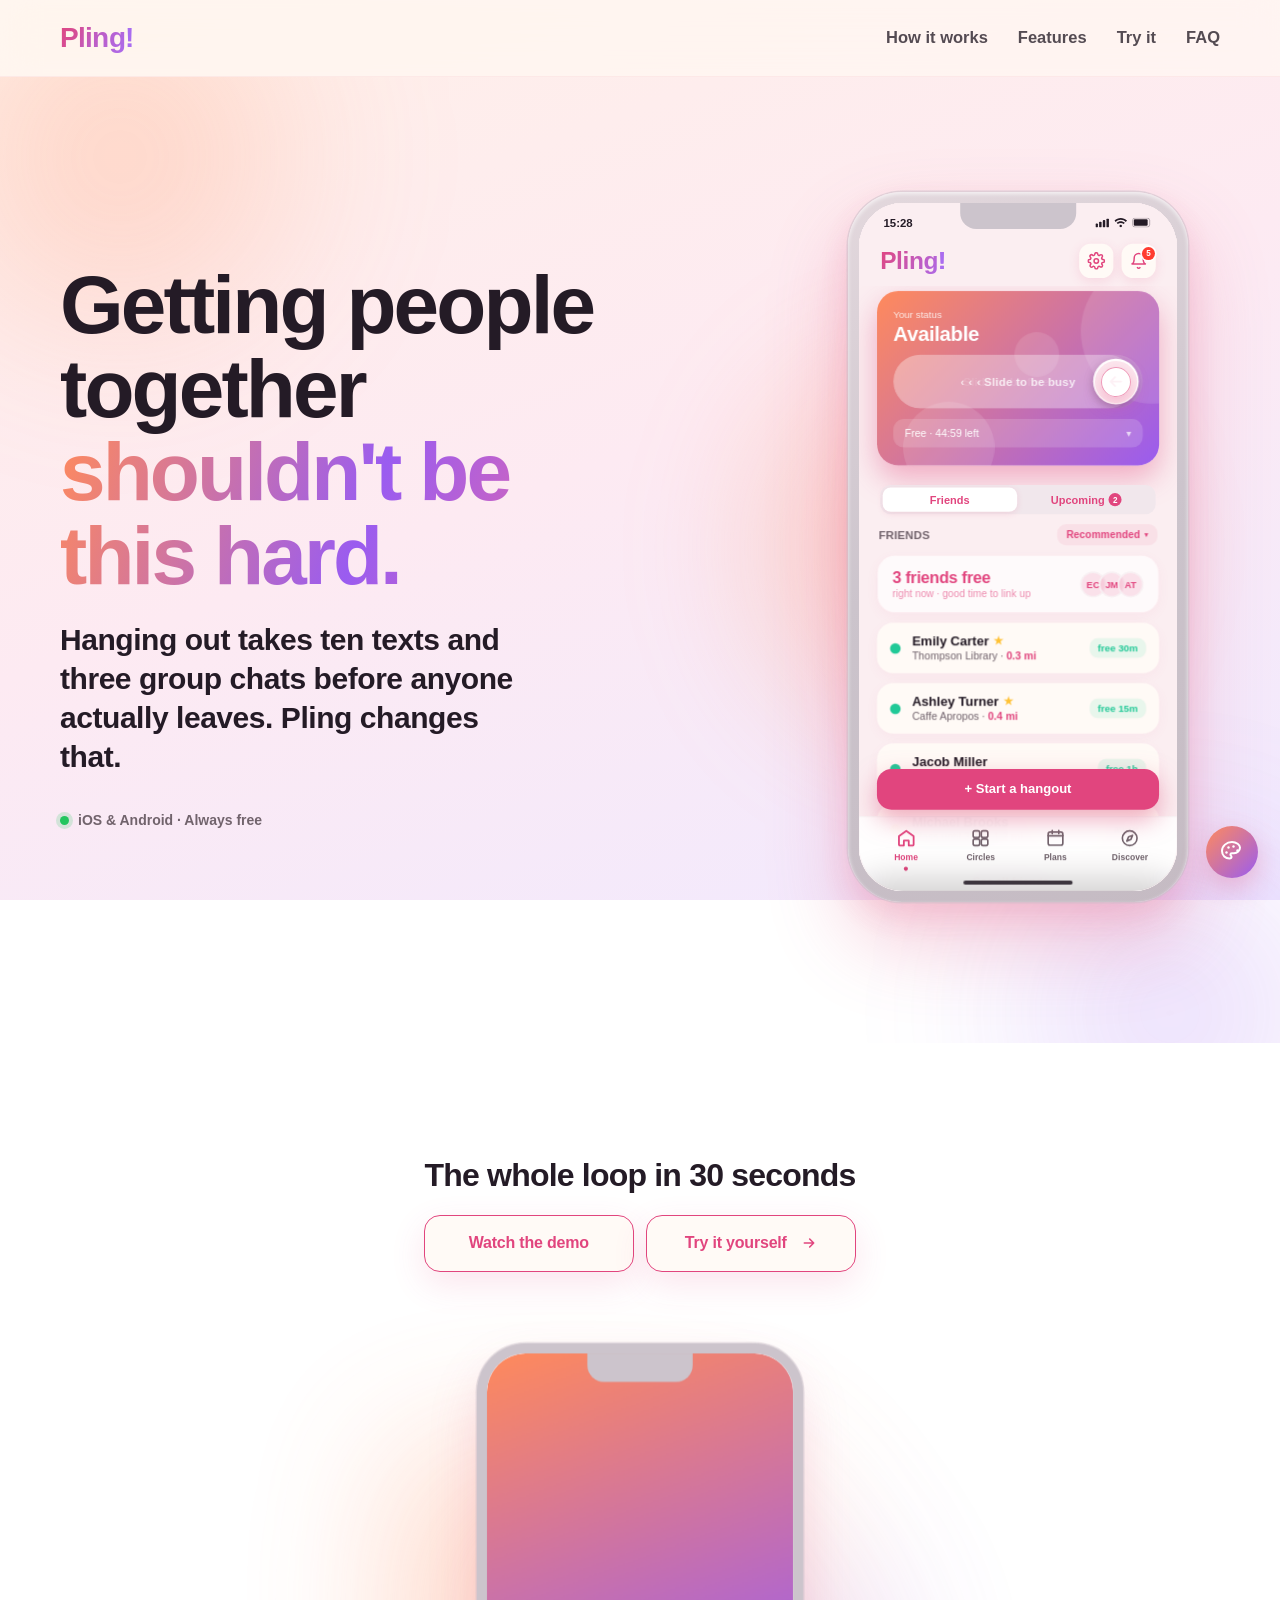
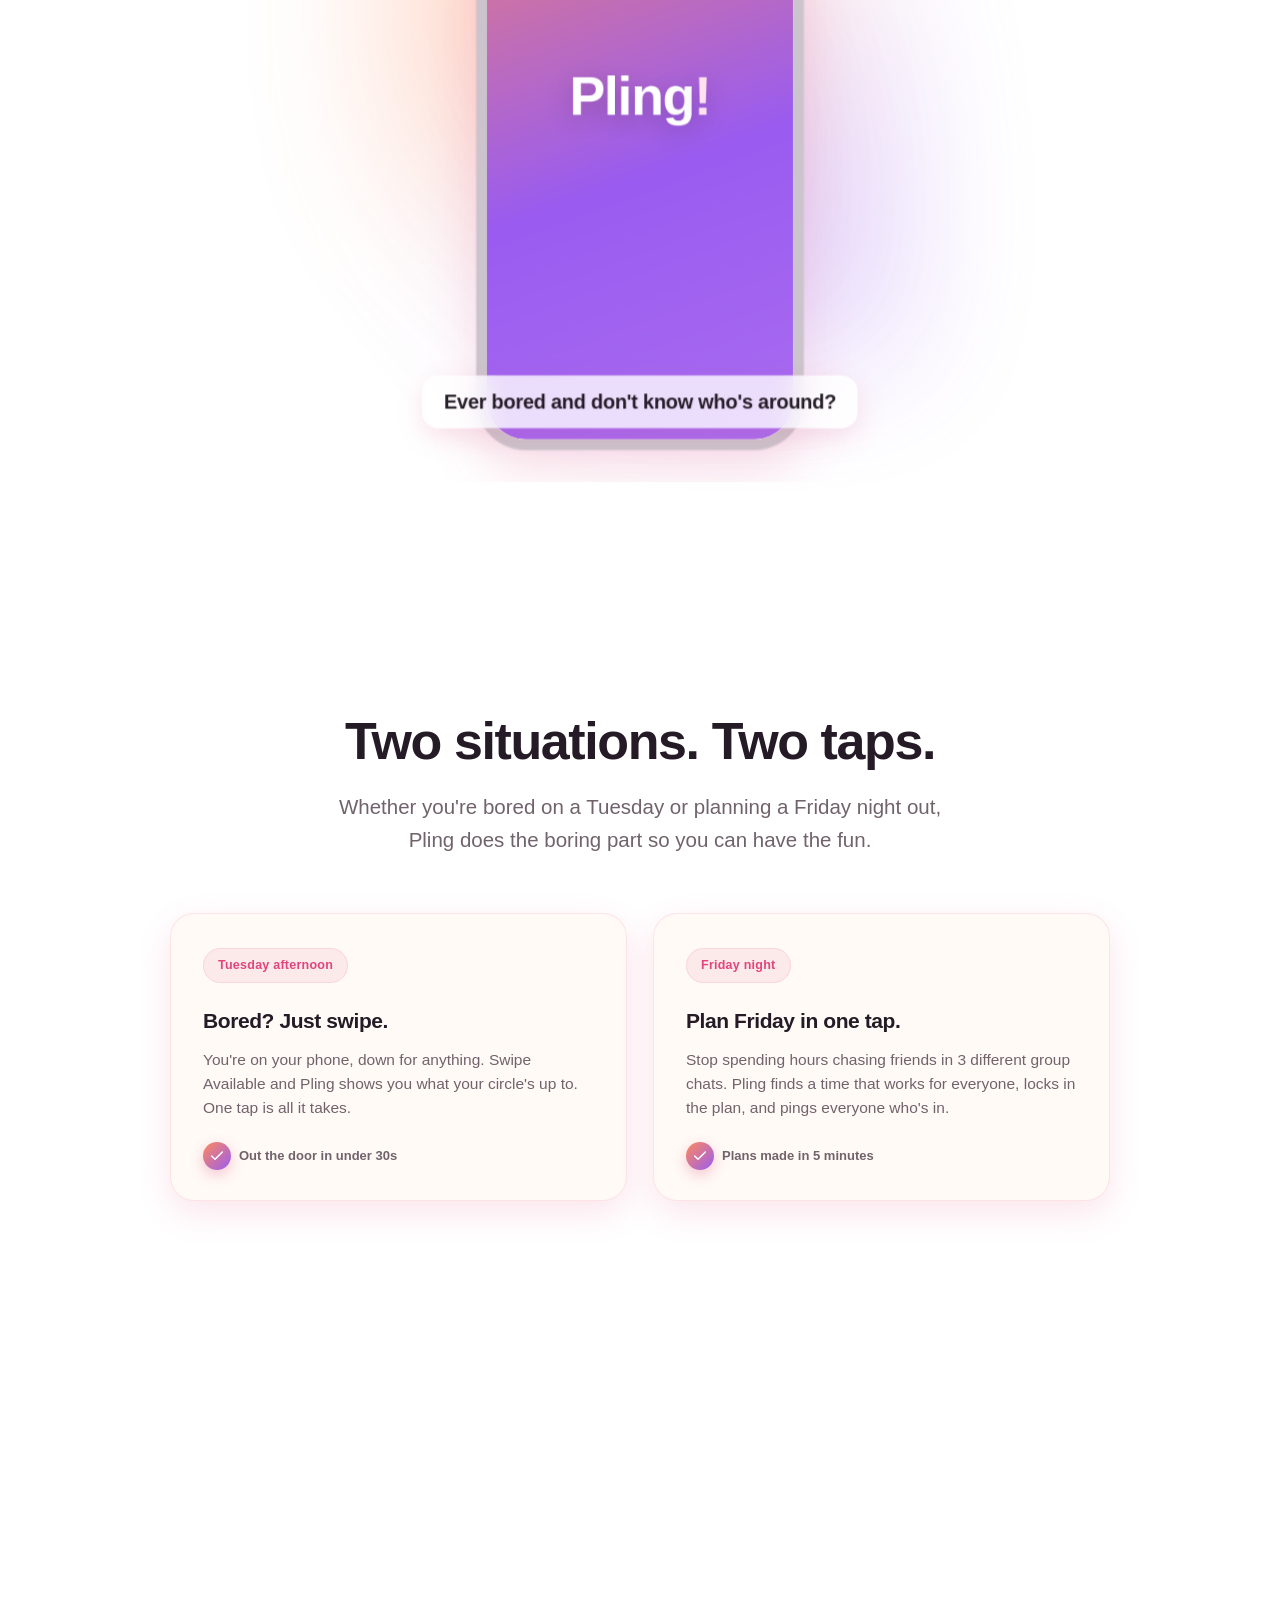
==== commit 5d41dbfc: "Landing: remove hero CTA buttons + dead footer Join link; revert why-card text to dark" ====
--- a/index.html
+++ b/index.html
@@ -366,14 +366,6 @@
         <strong class="lp-hero-lead-strong">Hanging out takes ten texts and three group chats before anyone actually leaves. Pling changes that.</strong>
       </p>
 
-      <div class="lp-hero-cta lp-reveal in">
-        <a href="#join" class="lp-btn lp-btn-primary lp-hero-btn">Join the beta</a>
-        <a href="#how" class="lp-btn lp-btn-secondary lp-hero-btn">
-          See how it works
-          <svg class="lp-hero-btn-arrow" width="16" height="16" viewBox="0 0 24 24" fill="none" stroke="currentColor" stroke-width="2.4" stroke-linecap="round" stroke-linejoin="round" aria-hidden="true"><path d="M5 12h14M13 6l6 6-6 6"></path></svg>
-        </a>
-      </div>
-
       <p class="lp-hero-trust lp-reveal in">
         <span class="lp-hero-trust-dot" aria-hidden="true"></span>
         iOS &amp; Android · Always free
@@ -637,7 +629,6 @@
         <a href="#how" class="lp-footer-link">How it works</a>
         <a href="#features" class="lp-footer-link">Features</a>
         <a href="#faq" class="lp-footer-link">FAQ</a>
-        <a href="#join" class="lp-footer-link">Join the beta</a>
         <a href="https://warren-duan.github.io/support.html" class="lp-footer-link">Support</a>
         <a href="https://warren-duan.github.io/privacy_policy.MD" class="lp-footer-link">Privacy</a>
         <a href="https://warren-duan.github.io/copyright.html" class="lp-footer-link">Copyright</a>
--- a/pling_files/landing.css
+++ b/pling_files/landing.css
@@ -1772,7 +1772,7 @@
   margin: 0;
   font-size: 15px;
   line-height: 1.55;
-  color: var(--lp-accent);
+  color: var(--lp-text);
 }
 
 /* closing reassurance line */
